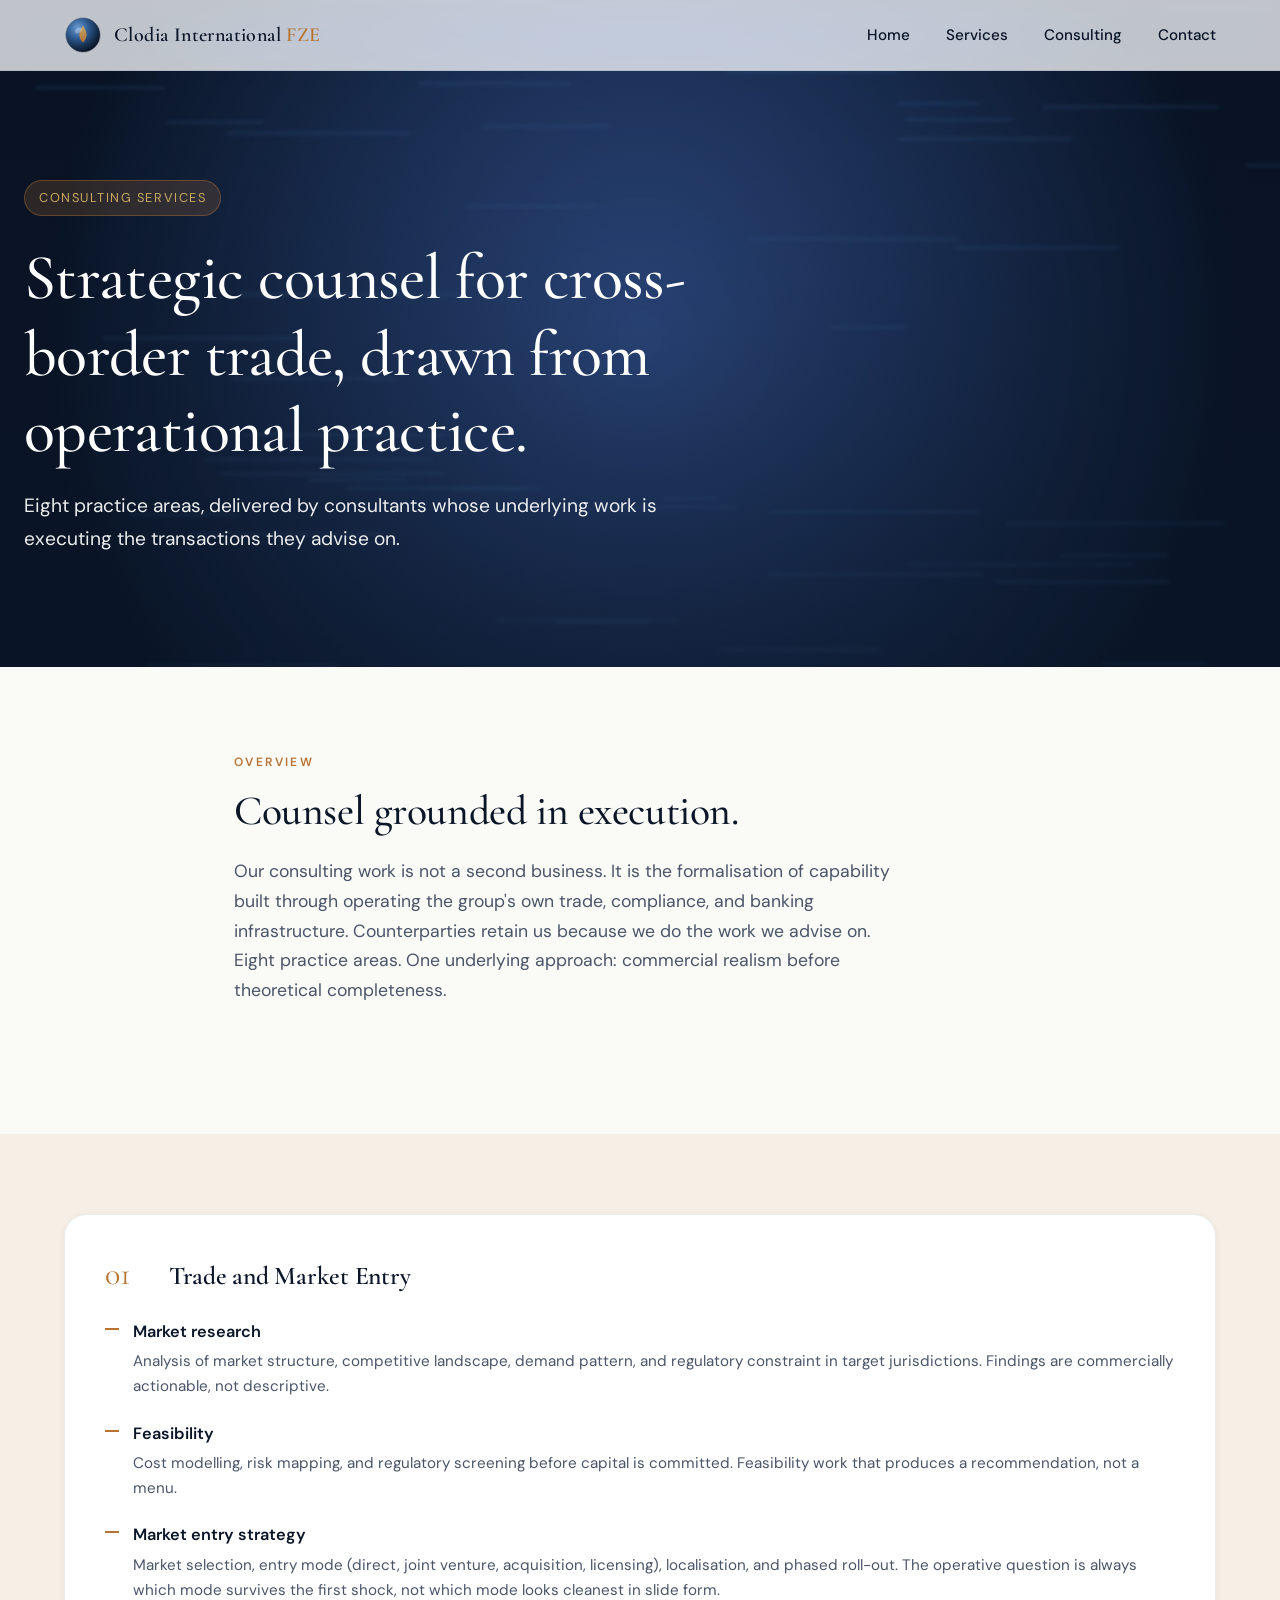
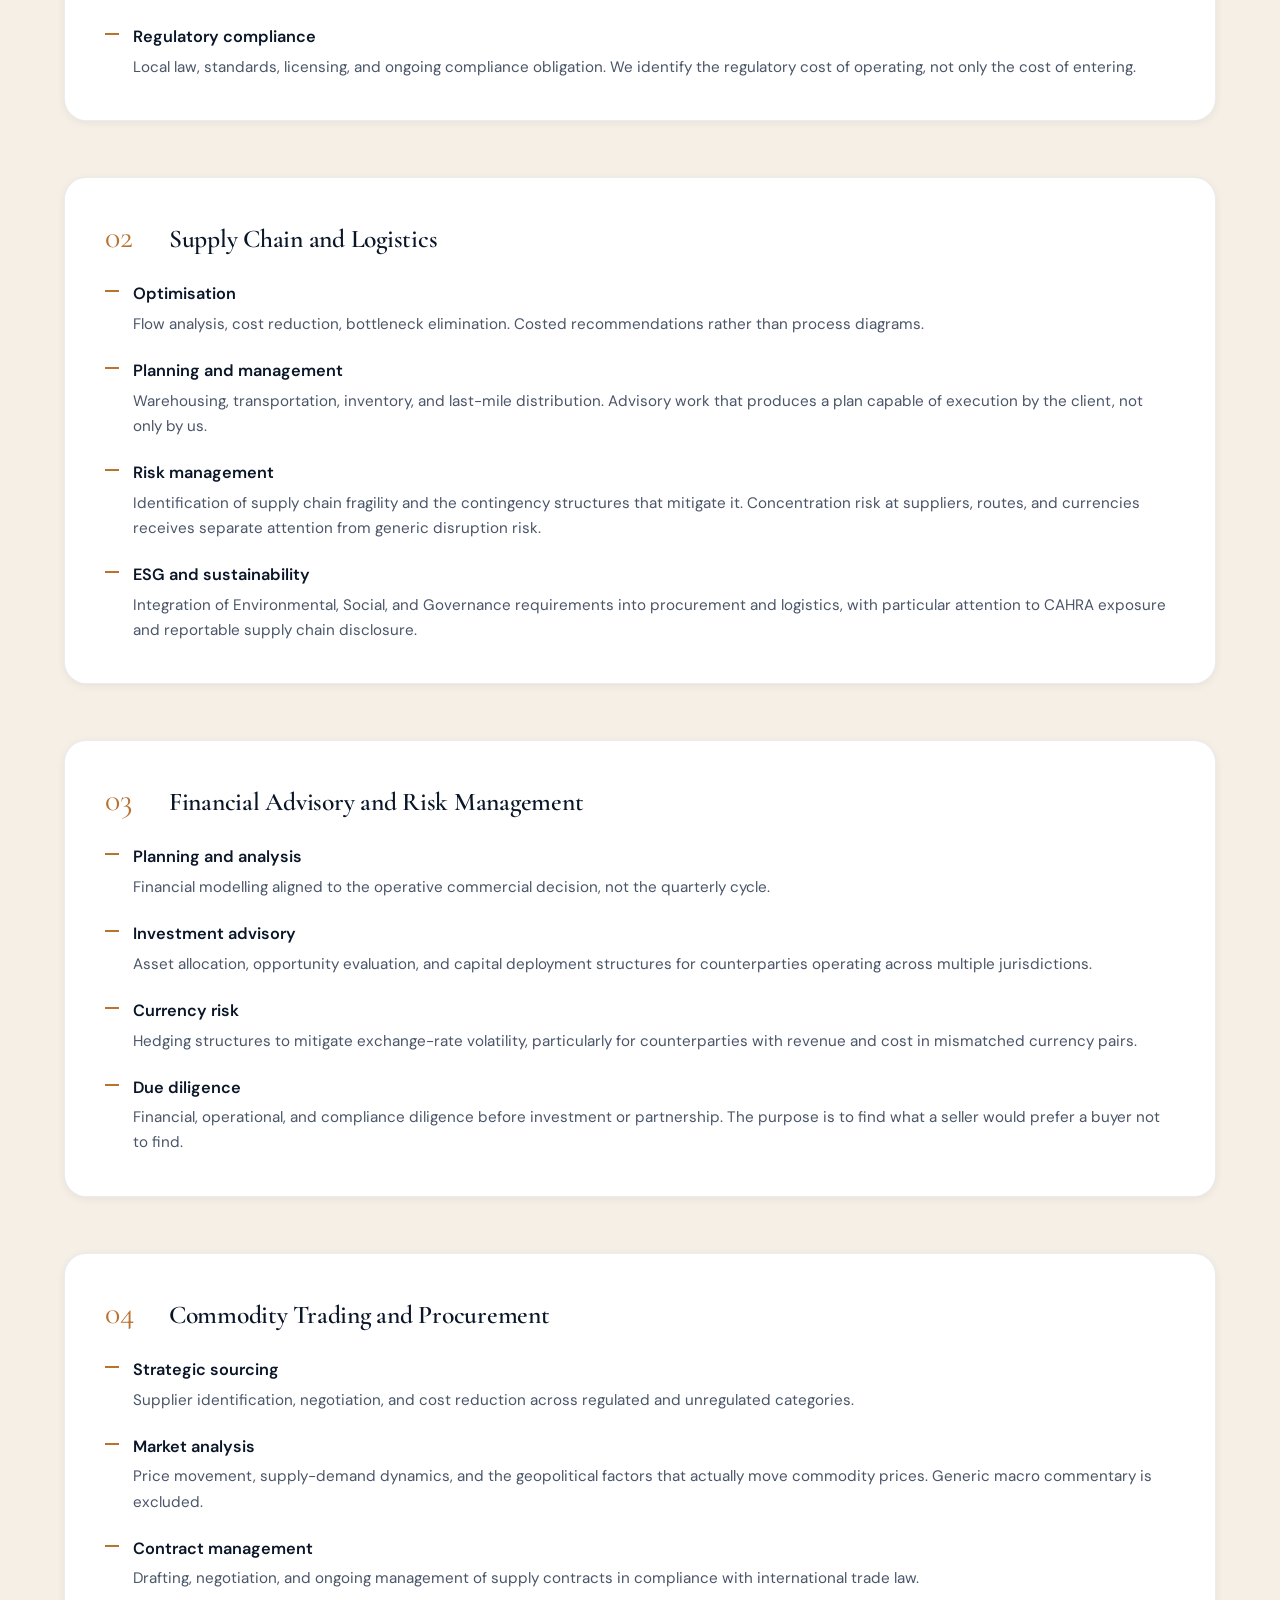
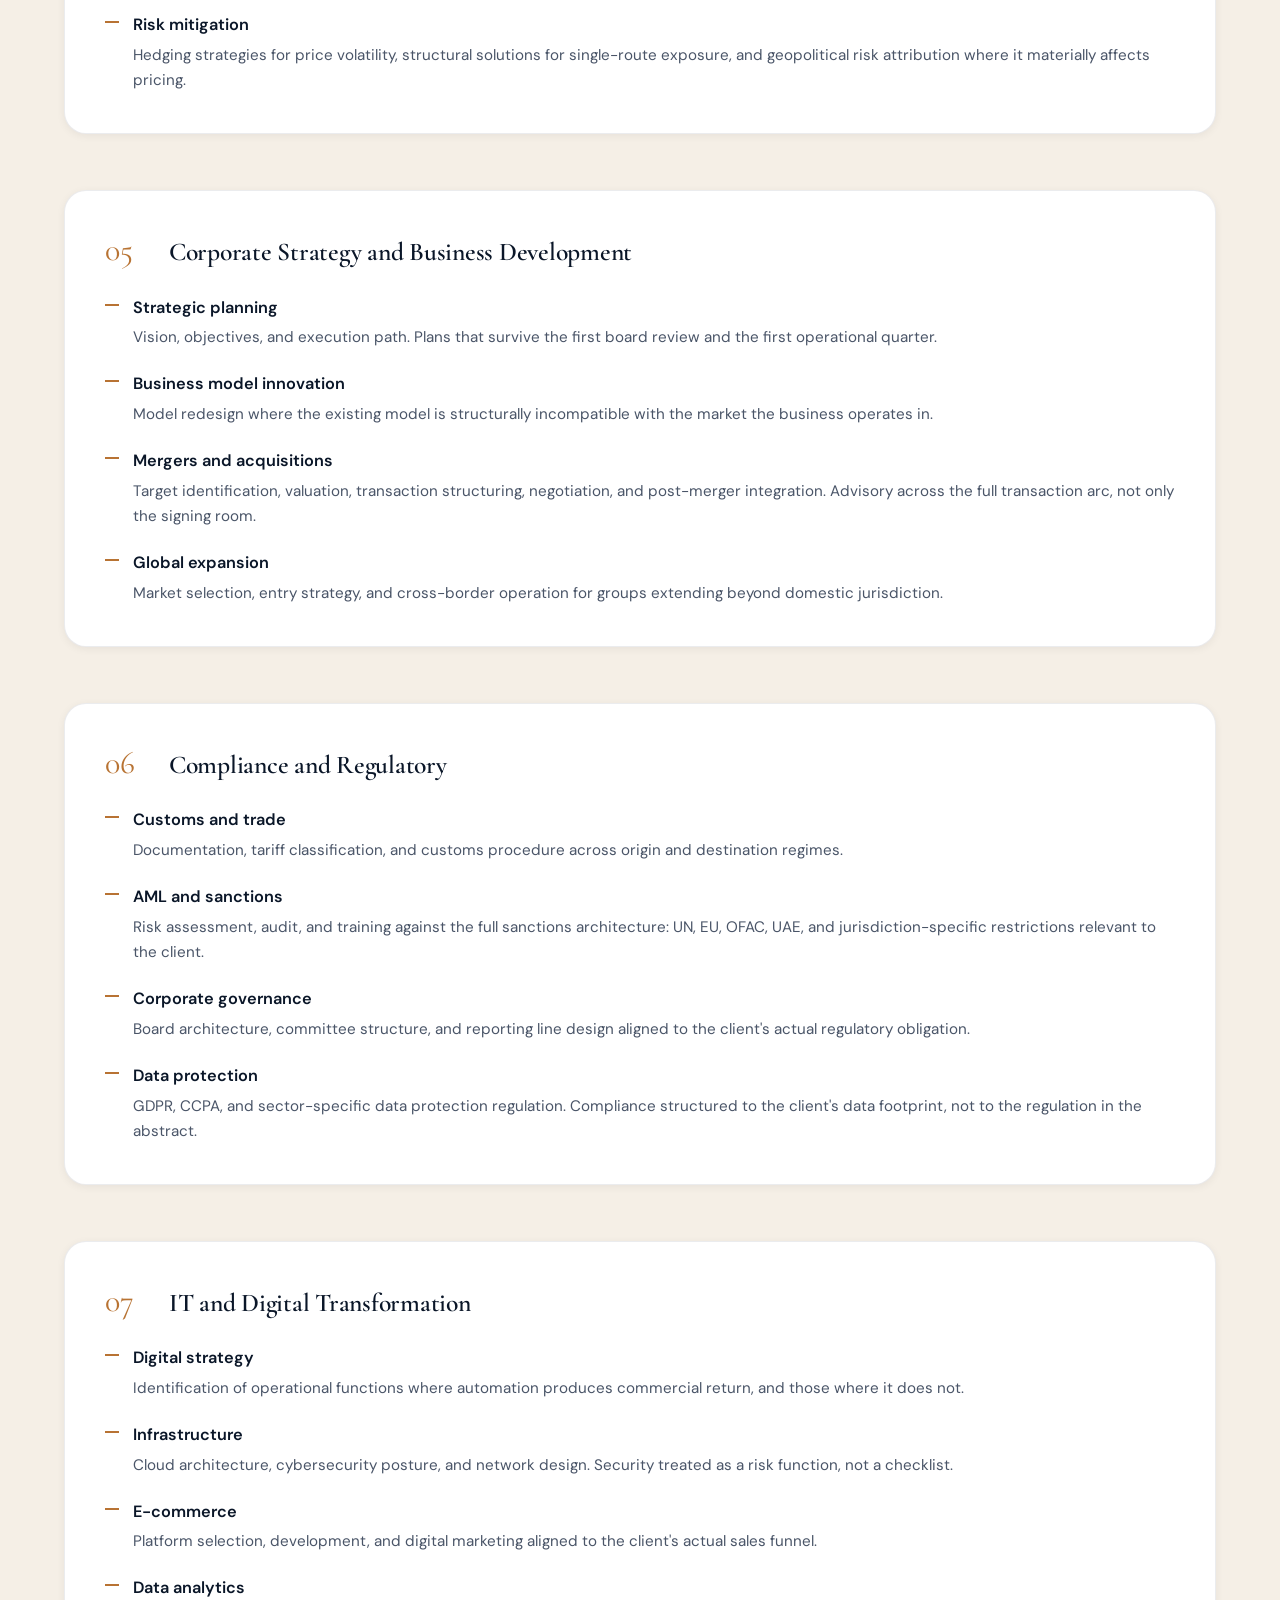
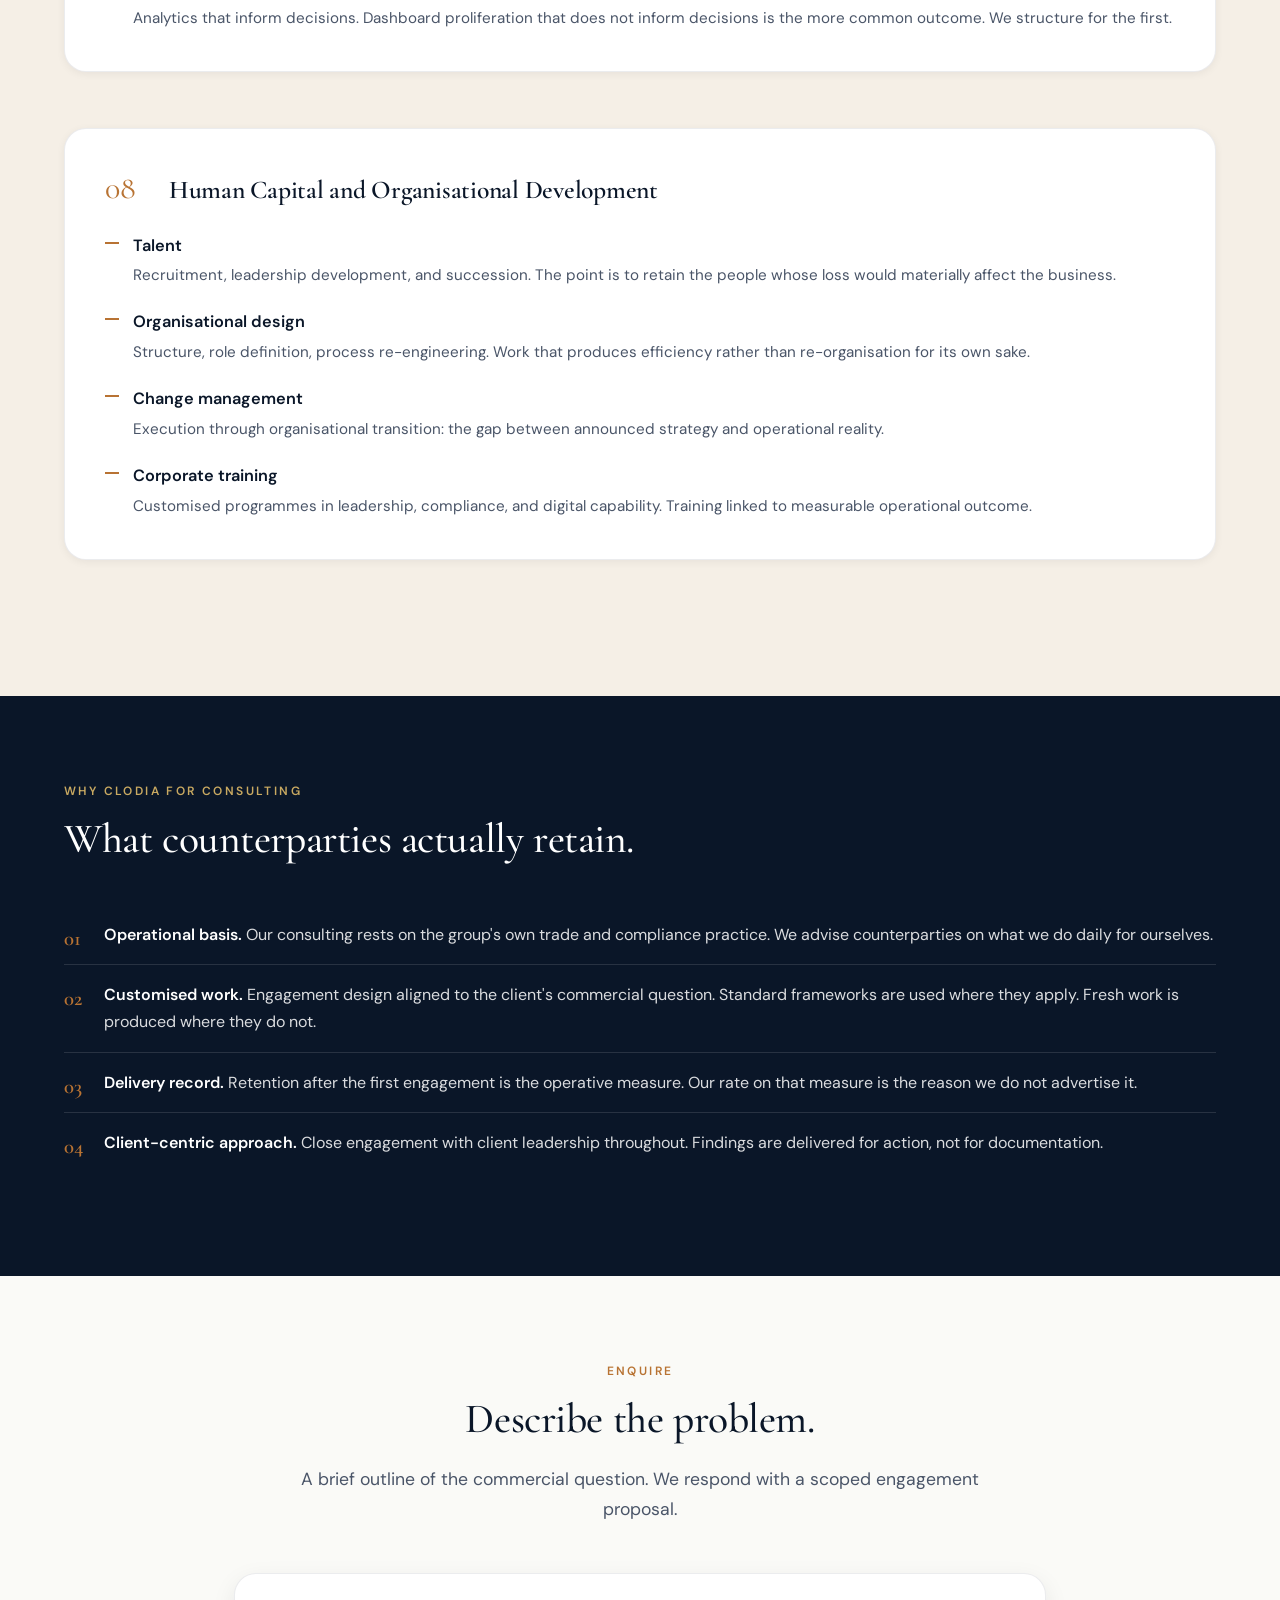
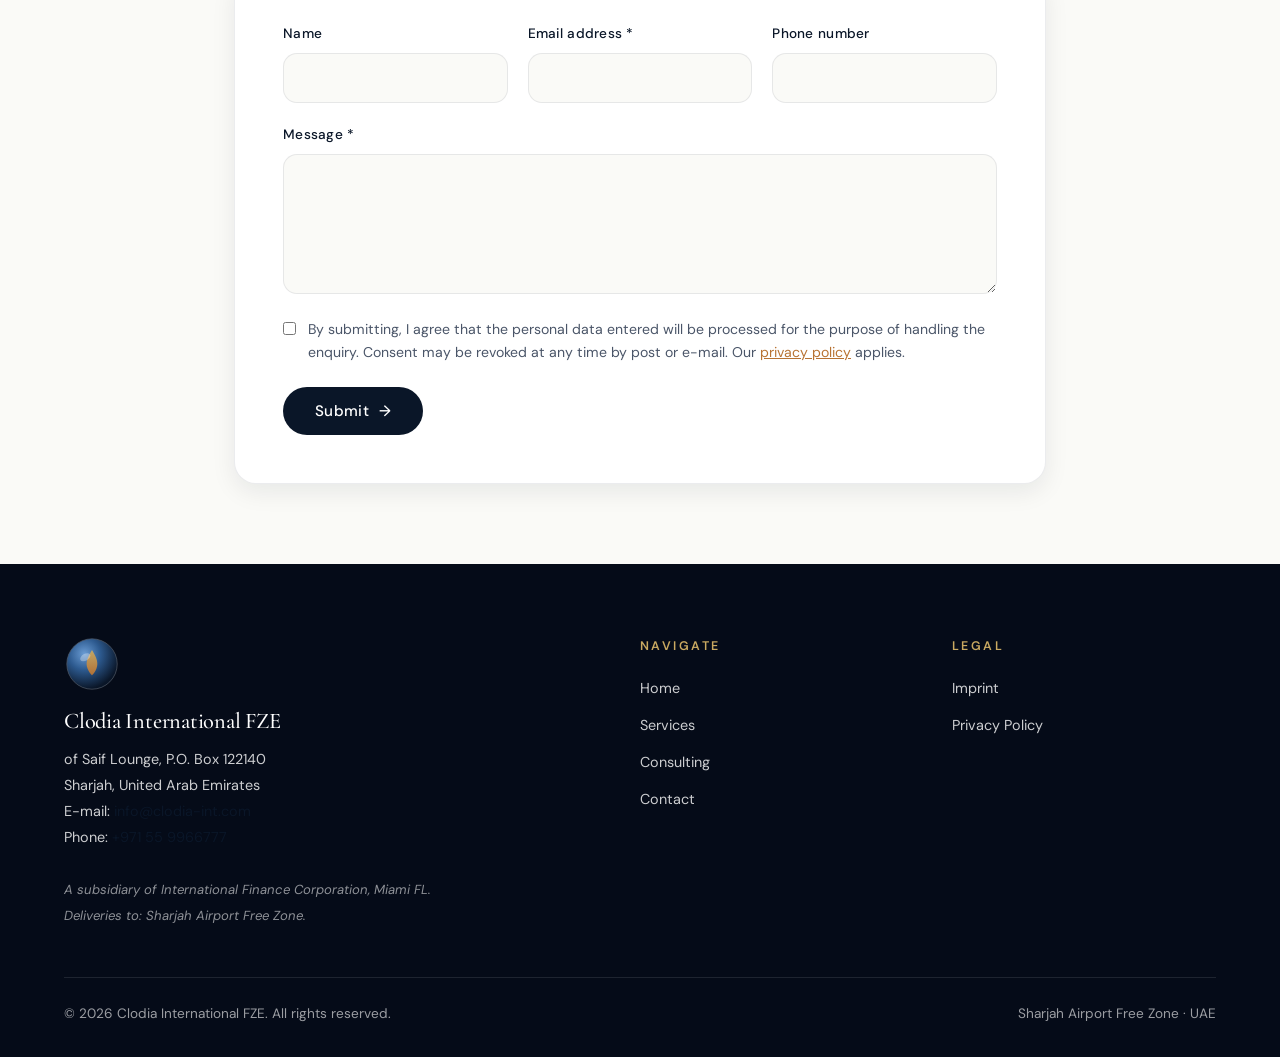
==== consulting.html @ 3cca269b "Initial deploy: Clodia International FZE site Static single-page-per-route site for Clodia Internati" ====
<!DOCTYPE html>
<html lang="en">
<head>
<meta charset="UTF-8">
<meta name="viewport" content="width=device-width, initial-scale=1.0">
<title>Consulting — Clodia International FZE</title>
<meta name="description" content="Strategic counsel for cross-border trade, drawn from operational practice. Eight practice areas delivered by consultants whose underlying work is executing the transactions they advise on.">
<meta name="theme-color" content="#0a1628">
<meta name="robots" content="index, follow">
<link rel="canonical" href="https://www.clodia-int.com/consulting.html">

<meta property="og:type" content="website">
<meta property="og:url" content="https://www.clodia-int.com/consulting.html">
<meta property="og:title" content="Consulting — Clodia International FZE">
<meta property="og:description" content="Eight practice areas, delivered by consultants whose underlying work is executing the transactions they advise on.">
<meta property="og:image" content="https://www.clodia-int.com/assets/images/og-image.jpg">

<link rel="icon" type="image/svg+xml" href="/assets/icons/favicon.svg">
<link rel="apple-touch-icon" sizes="180x180" href="/assets/icons/apple-touch-icon.png">
<link rel="manifest" href="/site.webmanifest">

<link rel="preconnect" href="https://fonts.googleapis.com">
<link rel="preconnect" href="https://fonts.gstatic.com" crossorigin>
<link href="https://fonts.googleapis.com/css2?family=Cormorant+Garamond:wght@400;500;600;700&family=DM+Sans:wght@400;500;600;700&display=swap" rel="stylesheet">
<link rel="stylesheet" href="/assets/css/styles-v1.css">
</head>
<body>

<nav class="nav">
  <div class="nav-inner">
    <a href="/" class="nav-brand">
      <img src="/assets/icons/logo.svg" alt="Clodia International FZE">
      <span>Clodia International <em style="font-style:normal;color:var(--copper)">FZE</em></span>
    </a>
    <button class="nav-toggle" aria-label="Toggle menu"><span></span><span></span><span></span></button>
    <ul class="nav-links">
      <li><a href="/index.html">Home</a></li>
      <li><a href="/services.html">Services</a></li>
      <li><a href="/consulting.html">Consulting</a></li>
      <li><a href="/contact.html">Contact</a></li>
    </ul>
  </div>
</nav>

<header class="hero" style="min-height:60vh">
  <div class="hero-media">
    <img src="/assets/images/consulting.jpg" alt="Strategic consulting">
  </div>
  <div class="hero-content">
    <span class="hero-badge">Consulting Services</span>
    <h1>Strategic counsel for cross-border trade, drawn from operational practice.</h1>
    <p>Eight practice areas, delivered by consultants whose underlying work is executing the transactions they advise on.</p>
  </div>
</header>

<section class="section-light">
  <div class="container-narrow reveal">
    <span class="eyebrow">Overview</span>
    <h2 class="section-title">Counsel grounded in execution.</h2>
    <p class="section-lead">Our consulting work is not a second business. It is the formalisation of capability built through operating the group's own trade, compliance, and banking infrastructure. Counterparties retain us because we do the work we advise on. Eight practice areas. One underlying approach: commercial realism before theoretical completeness.</p>
  </div>
</section>

<section class="section-cream">
  <div class="container">

    <article class="service-block reveal">
      <h3><span class="num">01</span> Trade and Market Entry</h3>
      <div class="service-items">
        <div class="service-item"><strong>Market research</strong><p>Analysis of market structure, competitive landscape, demand pattern, and regulatory constraint in target jurisdictions. Findings are commercially actionable, not descriptive.</p></div>
        <div class="service-item"><strong>Feasibility</strong><p>Cost modelling, risk mapping, and regulatory screening before capital is committed. Feasibility work that produces a recommendation, not a menu.</p></div>
        <div class="service-item"><strong>Market entry strategy</strong><p>Market selection, entry mode (direct, joint venture, acquisition, licensing), localisation, and phased roll-out. The operative question is always which mode survives the first shock, not which mode looks cleanest in slide form.</p></div>
        <div class="service-item"><strong>Regulatory compliance</strong><p>Local law, standards, licensing, and ongoing compliance obligation. We identify the regulatory cost of operating, not only the cost of entering.</p></div>
      </div>
    </article>

    <article class="service-block reveal">
      <h3><span class="num">02</span> Supply Chain and Logistics</h3>
      <div class="service-items">
        <div class="service-item"><strong>Optimisation</strong><p>Flow analysis, cost reduction, bottleneck elimination. Costed recommendations rather than process diagrams.</p></div>
        <div class="service-item"><strong>Planning and management</strong><p>Warehousing, transportation, inventory, and last-mile distribution. Advisory work that produces a plan capable of execution by the client, not only by us.</p></div>
        <div class="service-item"><strong>Risk management</strong><p>Identification of supply chain fragility and the contingency structures that mitigate it. Concentration risk at suppliers, routes, and currencies receives separate attention from generic disruption risk.</p></div>
        <div class="service-item"><strong>ESG and sustainability</strong><p>Integration of Environmental, Social, and Governance requirements into procurement and logistics, with particular attention to CAHRA exposure and reportable supply chain disclosure.</p></div>
      </div>
    </article>

    <article class="service-block reveal">
      <h3><span class="num">03</span> Financial Advisory and Risk Management</h3>
      <div class="service-items">
        <div class="service-item"><strong>Planning and analysis</strong><p>Financial modelling aligned to the operative commercial decision, not the quarterly cycle.</p></div>
        <div class="service-item"><strong>Investment advisory</strong><p>Asset allocation, opportunity evaluation, and capital deployment structures for counterparties operating across multiple jurisdictions.</p></div>
        <div class="service-item"><strong>Currency risk</strong><p>Hedging structures to mitigate exchange-rate volatility, particularly for counterparties with revenue and cost in mismatched currency pairs.</p></div>
        <div class="service-item"><strong>Due diligence</strong><p>Financial, operational, and compliance diligence before investment or partnership. The purpose is to find what a seller would prefer a buyer not to find.</p></div>
      </div>
    </article>

    <article class="service-block reveal">
      <h3><span class="num">04</span> Commodity Trading and Procurement</h3>
      <div class="service-items">
        <div class="service-item"><strong>Strategic sourcing</strong><p>Supplier identification, negotiation, and cost reduction across regulated and unregulated categories.</p></div>
        <div class="service-item"><strong>Market analysis</strong><p>Price movement, supply-demand dynamics, and the geopolitical factors that actually move commodity prices. Generic macro commentary is excluded.</p></div>
        <div class="service-item"><strong>Contract management</strong><p>Drafting, negotiation, and ongoing management of supply contracts in compliance with international trade law.</p></div>
        <div class="service-item"><strong>Risk mitigation</strong><p>Hedging strategies for price volatility, structural solutions for single-route exposure, and geopolitical risk attribution where it materially affects pricing.</p></div>
      </div>
    </article>

    <article class="service-block reveal">
      <h3><span class="num">05</span> Corporate Strategy and Business Development</h3>
      <div class="service-items">
        <div class="service-item"><strong>Strategic planning</strong><p>Vision, objectives, and execution path. Plans that survive the first board review and the first operational quarter.</p></div>
        <div class="service-item"><strong>Business model innovation</strong><p>Model redesign where the existing model is structurally incompatible with the market the business operates in.</p></div>
        <div class="service-item"><strong>Mergers and acquisitions</strong><p>Target identification, valuation, transaction structuring, negotiation, and post-merger integration. Advisory across the full transaction arc, not only the signing room.</p></div>
        <div class="service-item"><strong>Global expansion</strong><p>Market selection, entry strategy, and cross-border operation for groups extending beyond domestic jurisdiction.</p></div>
      </div>
    </article>

    <article class="service-block reveal">
      <h3><span class="num">06</span> Compliance and Regulatory</h3>
      <div class="service-items">
        <div class="service-item"><strong>Customs and trade</strong><p>Documentation, tariff classification, and customs procedure across origin and destination regimes.</p></div>
        <div class="service-item"><strong>AML and sanctions</strong><p>Risk assessment, audit, and training against the full sanctions architecture: UN, EU, OFAC, UAE, and jurisdiction-specific restrictions relevant to the client.</p></div>
        <div class="service-item"><strong>Corporate governance</strong><p>Board architecture, committee structure, and reporting line design aligned to the client's actual regulatory obligation.</p></div>
        <div class="service-item"><strong>Data protection</strong><p>GDPR, CCPA, and sector-specific data protection regulation. Compliance structured to the client's data footprint, not to the regulation in the abstract.</p></div>
      </div>
    </article>

    <article class="service-block reveal">
      <h3><span class="num">07</span> IT and Digital Transformation</h3>
      <div class="service-items">
        <div class="service-item"><strong>Digital strategy</strong><p>Identification of operational functions where automation produces commercial return, and those where it does not.</p></div>
        <div class="service-item"><strong>Infrastructure</strong><p>Cloud architecture, cybersecurity posture, and network design. Security treated as a risk function, not a checklist.</p></div>
        <div class="service-item"><strong>E-commerce</strong><p>Platform selection, development, and digital marketing aligned to the client's actual sales funnel.</p></div>
        <div class="service-item"><strong>Data analytics</strong><p>Analytics that inform decisions. Dashboard proliferation that does not inform decisions is the more common outcome. We structure for the first.</p></div>
      </div>
    </article>

    <article class="service-block reveal">
      <h3><span class="num">08</span> Human Capital and Organisational Development</h3>
      <div class="service-items">
        <div class="service-item"><strong>Talent</strong><p>Recruitment, leadership development, and succession. The point is to retain the people whose loss would materially affect the business.</p></div>
        <div class="service-item"><strong>Organisational design</strong><p>Structure, role definition, process re-engineering. Work that produces efficiency rather than re-organisation for its own sake.</p></div>
        <div class="service-item"><strong>Change management</strong><p>Execution through organisational transition: the gap between announced strategy and operational reality.</p></div>
        <div class="service-item"><strong>Corporate training</strong><p>Customised programmes in leadership, compliance, and digital capability. Training linked to measurable operational outcome.</p></div>
      </div>
    </article>

  </div>
</section>

<section class="section-navy">
  <div class="container">
    <div class="reveal">
      <span class="eyebrow" style="color:var(--copper-light)">Why Clodia for Consulting</span>
      <h2 class="section-title" style="color:var(--white)">What counterparties actually retain.</h2>
    </div>
    <ul class="lead-list reveal" style="margin-top:40px">
      <li data-num="01" style="color:rgba(255,255,255,0.85);border-color:rgba(255,255,255,0.12)"><strong style="color:var(--white)">Operational basis.</strong> Our consulting rests on the group's own trade and compliance practice. We advise counterparties on what we do daily for ourselves.</li>
      <li data-num="02" style="color:rgba(255,255,255,0.85);border-color:rgba(255,255,255,0.12)"><strong style="color:var(--white)">Customised work.</strong> Engagement design aligned to the client's commercial question. Standard frameworks are used where they apply. Fresh work is produced where they do not.</li>
      <li data-num="03" style="color:rgba(255,255,255,0.85);border-color:rgba(255,255,255,0.12)"><strong style="color:var(--white)">Delivery record.</strong> Retention after the first engagement is the operative measure. Our rate on that measure is the reason we do not advertise it.</li>
      <li data-num="04" style="color:rgba(255,255,255,0.85);border-color:rgba(255,255,255,0.12)"><strong style="color:var(--white)">Client-centric approach.</strong> Close engagement with client leadership throughout. Findings are delivered for action, not for documentation.</li>
    </ul>
  </div>
</section>

<section class="section-light" id="enquire">
  <div class="container-narrow">
    <div class="reveal text-center" style="margin-bottom:40px">
      <span class="eyebrow">Enquire</span>
      <h2 class="section-title">Describe the problem.</h2>
      <p class="section-lead" style="margin-left:auto;margin-right:auto">A brief outline of the commercial question. We respond with a scoped engagement proposal.</p>
    </div>
    <form class="form-wrap reveal" data-form="contact" name="contact-consulting" method="POST" data-netlify="true" netlify-honeypot="bot-field">
      <input type="hidden" name="form-name" value="contact-consulting">
      <p style="display:none"><label>Do not fill: <input name="bot-field"></label></p>
      <div class="form-grid">
        <div class="form-field"><label for="name">Name</label><input type="text" id="name" name="name"></div>
        <div class="form-field"><label for="email">Email address *</label><input type="email" id="email" name="email" required></div>
        <div class="form-field"><label for="phone">Phone number</label><input type="tel" id="phone" name="phone"></div>
        <div class="form-field full"><label for="message">Message *</label><textarea id="message" name="message" required></textarea></div>
      </div>
      <label class="form-consent">
        <input type="checkbox" name="consent" required>
        <span>By submitting, I agree that the personal data entered will be processed for the purpose of handling the enquiry. Consent may be revoked at any time by post or e-mail. Our <a href="/privacy.html" style="color:var(--copper);text-decoration:underline">privacy policy</a> applies.</span>
      </label>
      <button type="submit" class="btn btn-primary btn-arrow">Submit</button>
    </form>
  </div>
</section>

<footer>
  <div class="container">
    <div class="footer-grid">
      <div class="footer-brand">
        <img src="/assets/icons/logo.svg" alt="Clodia International FZE">
        <h4>Clodia International FZE</h4>
        <p>
          of Saif Lounge, P.O. Box 122140<br>
          Sharjah, United Arab Emirates<br>
          E-mail: <a href="mailto:info@clodia-int.com">info@clodia-int.com</a><br>
          Phone: <a href="tel:+971559966777">+971 55 9966777</a><br><br>
          <em style="color:rgba(255,255,255,0.55);font-size:0.82rem">A subsidiary of International Finance Corporation, Miami FL.<br>Deliveries to: Sharjah Airport Free Zone.</em>
        </p>
      </div>
      <div class="footer-col">
        <h5>Navigate</h5>
        <ul>
          <li><a href="/index.html">Home</a></li>
          <li><a href="/services.html">Services</a></li>
          <li><a href="/consulting.html">Consulting</a></li>
          <li><a href="/contact.html">Contact</a></li>
        </ul>
      </div>
      <div class="footer-col">
        <h5>Legal</h5>
        <ul>
          <li><a href="/imprint.html">Imprint</a></li>
          <li><a href="/privacy.html">Privacy Policy</a></li>
        </ul>
      </div>
    </div>
    <div class="footer-bottom">
      <span>© <span data-year>2026</span> Clodia International FZE. All rights reserved.</span>
      <span>Sharjah Airport Free Zone · UAE</span>
    </div>
  </div>
</footer>

<script src="/assets/js/script-v1.js" defer></script>
</body>
</html>
---- assets/css/styles-v1.css ----
/* ==========================================================================
   Clodia International FZE - Global Stylesheet
   Palette: Navy #0a1628, Copper #B87333, Cream #F5EFE6, Ivory #FAFAF7
   Fonts: Cormorant Garamond (display), DM Sans (body)
   ========================================================================== */

:root {
  --navy: #0a1628;
  --navy-deep: #050b18;
  --navy-soft: #1a2744;
  --copper: #B87333;
  --copper-light: #C9A961;
  --copper-dark: #8a5426;
  --cream: #F5EFE6;
  --ivory: #FAFAF7;
  --white: #ffffff;
  --text: #1a1a1a;
  --text-soft: #4a5568;
  --border: rgba(10, 22, 40, 0.08);
  --shadow-sm: 0 2px 8px rgba(10, 22, 40, 0.06);
  --shadow-md: 0 8px 24px rgba(10, 22, 40, 0.08);
  --shadow-lg: 0 20px 60px rgba(10, 22, 40, 0.12);
  --glass-bg: rgba(255, 255, 255, 0.7);
  --glass-border: rgba(255, 255, 255, 0.4);
  --radius: 14px;
  --radius-lg: 22px;
  --transition: 0.4s cubic-bezier(0.16, 1, 0.3, 1);
}

* { margin: 0; padding: 0; box-sizing: border-box; }

html { scroll-behavior: smooth; -webkit-text-size-adjust: 100%; }

body {
  font-family: 'DM Sans', -apple-system, sans-serif;
  font-size: 16px;
  line-height: 1.7;
  color: var(--text);
  background: var(--ivory);
  overflow-x: hidden;
  -webkit-font-smoothing: antialiased;
  -moz-osx-font-smoothing: grayscale;
}

img { max-width: 100%; height: auto; display: block; }

h1, h2, h3, h4 {
  font-family: 'Cormorant Garamond', Georgia, serif;
  font-weight: 500;
  color: var(--navy);
  line-height: 1.2;
  letter-spacing: -0.01em;
}

h1 { font-size: clamp(2.4rem, 5vw, 4rem); font-weight: 500; }
h2 { font-size: clamp(1.8rem, 3.5vw, 2.6rem); }
h3 { font-size: clamp(1.3rem, 2.2vw, 1.6rem); font-weight: 600; }

p { margin-bottom: 1rem; }

a {
  color: var(--navy);
  text-decoration: none;
  transition: color var(--transition);
}

a:hover { color: var(--copper); }

.container {
  max-width: 1200px;
  margin: 0 auto;
  padding: 0 24px;
}

.container-narrow {
  max-width: 860px;
  margin: 0 auto;
  padding: 0 24px;
}

/* ============ NAVIGATION ============ */
.nav {
  position: fixed;
  top: 0; left: 0; right: 0;
  z-index: 100;
  background: rgba(255, 255, 255, 0.75);
  backdrop-filter: blur(20px) saturate(180%);
  -webkit-backdrop-filter: blur(20px) saturate(180%);
  border-bottom: 1px solid var(--border);
  transition: all var(--transition);
}

.nav-inner {
  max-width: 1200px;
  margin: 0 auto;
  padding: 16px 24px;
  display: flex;
  align-items: center;
  justify-content: space-between;
  gap: 24px;
}

.nav-brand {
  display: flex;
  align-items: center;
  gap: 12px;
  font-family: 'Cormorant Garamond', serif;
  font-size: 1.25rem;
  font-weight: 600;
  color: var(--navy);
  letter-spacing: 0.02em;
}

.nav-brand img { width: 38px; height: 38px; }

.nav-links {
  display: flex;
  list-style: none;
  gap: 36px;
  align-items: center;
}

.nav-links a {
  font-size: 0.95rem;
  font-weight: 500;
  color: var(--navy);
  position: relative;
  padding: 6px 0;
}

.nav-links a::after {
  content: '';
  position: absolute;
  bottom: 0; left: 0;
  width: 0;
  height: 2px;
  background: var(--copper);
  transition: width var(--transition);
}

.nav-links a:hover::after,
.nav-links a.active::after { width: 100%; }

.nav-toggle {
  display: none;
  background: none;
  border: none;
  width: 32px;
  height: 32px;
  cursor: pointer;
  padding: 0;
}

.nav-toggle span {
  display: block;
  width: 24px;
  height: 2px;
  background: var(--navy);
  margin: 5px auto;
  transition: all var(--transition);
}

@media (max-width: 860px) {
  .nav-toggle { display: block; }
  .nav-links {
    position: absolute;
    top: 100%;
    left: 0; right: 0;
    flex-direction: column;
    background: rgba(255, 255, 255, 0.95);
    backdrop-filter: blur(20px);
    padding: 20px 24px;
    gap: 16px;
    border-bottom: 1px solid var(--border);
    transform: translateY(-10px);
    opacity: 0;
    pointer-events: none;
    transition: all var(--transition);
  }
  .nav-links.open { transform: translateY(0); opacity: 1; pointer-events: auto; }
  .nav-brand { font-size: 1.05rem; }
  .nav-brand img { width: 32px; height: 32px; }
}

/* ============ HERO ============ */
.hero {
  position: relative;
  min-height: 80vh;
  padding-top: 80px;
  display: flex;
  align-items: center;
  overflow: hidden;
}

.hero-media {
  position: absolute;
  inset: 0;
  z-index: 0;
}

.hero-media img,
.hero-media video {
  width: 100%;
  height: 100%;
  object-fit: cover;
}

.hero-media::after {
  content: '';
  position: absolute;
  inset: 0;
  background: linear-gradient(180deg, rgba(10, 22, 40, 0.2) 0%, rgba(10, 22, 40, 0.6) 100%);
}

.hero-content {
  position: relative;
  z-index: 2;
  color: var(--white);
  max-width: 720px;
  padding: 100px 24px 80px;
}

.hero-content h1 {
  color: var(--white);
  margin-bottom: 20px;
  animation: fadeUp 1s var(--transition) both;
}

.hero-content p {
  font-size: 1.2rem;
  color: rgba(255, 255, 255, 0.92);
  margin-bottom: 32px;
  animation: fadeUp 1s 0.15s var(--transition) both;
}

.hero-badge {
  display: inline-block;
  padding: 6px 14px;
  background: rgba(184, 115, 51, 0.2);
  border: 1px solid rgba(184, 115, 51, 0.4);
  border-radius: 100px;
  color: var(--copper-light);
  font-size: 0.8rem;
  letter-spacing: 0.12em;
  text-transform: uppercase;
  margin-bottom: 24px;
  animation: fadeUp 1s var(--transition) both;
}

/* ============ BUTTONS ============ */
.btn {
  display: inline-flex;
  align-items: center;
  gap: 10px;
  padding: 14px 32px;
  border-radius: 100px;
  font-family: 'DM Sans', sans-serif;
  font-size: 0.95rem;
  font-weight: 500;
  letter-spacing: 0.02em;
  cursor: pointer;
  border: none;
  transition: all var(--transition);
  text-decoration: none;
}

.btn-primary {
  background: var(--navy);
  color: var(--white);
}

.btn-primary:hover {
  background: var(--copper);
  color: var(--white);
  transform: translateY(-2px);
  box-shadow: var(--shadow-md);
}

.btn-outline {
  background: transparent;
  color: var(--white);
  border: 1.5px solid rgba(255, 255, 255, 0.6);
}

.btn-outline:hover {
  background: var(--white);
  color: var(--navy);
  border-color: var(--white);
}

.btn-arrow::after {
  content: '→';
  transition: transform var(--transition);
}

.btn-arrow:hover::after { transform: translateX(4px); }

/* ============ SECTIONS ============ */
section {
  padding: 80px 0;
  position: relative;
}

.section-light { background: var(--ivory); }
.section-cream { background: var(--cream); }
.section-navy {
  background: var(--navy);
  color: var(--white);
}
.section-navy h1,
.section-navy h2,
.section-navy h3 { color: var(--white); }

.eyebrow {
  display: inline-block;
  font-size: 0.75rem;
  letter-spacing: 0.2em;
  text-transform: uppercase;
  color: var(--copper);
  font-weight: 600;
  margin-bottom: 14px;
}

.section-title {
  margin-bottom: 20px;
}

.section-lead {
  font-size: 1.1rem;
  color: var(--text-soft);
  max-width: 680px;
  margin-bottom: 48px;
}

/* ============ GLASS CARDS ============ */
.glass-grid {
  display: grid;
  grid-template-columns: repeat(auto-fit, minmax(280px, 1fr));
  gap: 24px;
  margin-top: 48px;
}

.glass-card {
  position: relative;
  padding: 32px;
  border-radius: var(--radius-lg);
  background: var(--glass-bg);
  backdrop-filter: blur(12px) saturate(160%);
  -webkit-backdrop-filter: blur(12px) saturate(160%);
  border: 1px solid var(--glass-border);
  box-shadow: var(--shadow-md);
  transition: all var(--transition);
  overflow: hidden;
}

.glass-card::before {
  content: '';
  position: absolute;
  top: 0; left: 0;
  width: 100%;
  height: 3px;
  background: linear-gradient(90deg, var(--copper), var(--copper-light));
  transform: scaleX(0);
  transform-origin: left;
  transition: transform var(--transition);
}

.glass-card:hover {
  transform: translateY(-6px);
  box-shadow: var(--shadow-lg);
}

.glass-card:hover::before { transform: scaleX(1); }

.glass-card .card-num {
  font-family: 'Cormorant Garamond', serif;
  font-size: 2.6rem;
  color: var(--copper);
  font-weight: 300;
  margin-bottom: 8px;
  display: block;
}

.glass-card h3 {
  margin-bottom: 12px;
  color: var(--navy);
}

.glass-card p {
  color: var(--text-soft);
  font-size: 0.95rem;
  margin: 0;
}

/* ============ TWO-COLUMN ============ */
.two-col {
  display: grid;
  grid-template-columns: 1fr 1fr;
  gap: 80px;
  align-items: center;
}

.two-col.reverse .col-media { order: 2; }

.col-media {
  position: relative;
  border-radius: var(--radius-lg);
  overflow: hidden;
  aspect-ratio: 4/5;
  box-shadow: var(--shadow-lg);
}

.col-media img,
.col-media video {
  width: 100%;
  height: 100%;
  object-fit: cover;
}

@media (max-width: 860px) {
  .two-col { grid-template-columns: 1fr; gap: 40px; }
  .two-col.reverse .col-media { order: 0; }
  .col-media { aspect-ratio: 16/10; }
}

/* ============ SERVICE LIST (detailed) ============ */
.service-block {
  margin-bottom: 56px;
  padding: 40px;
  background: var(--white);
  border-radius: var(--radius-lg);
  border: 1px solid var(--border);
  box-shadow: var(--shadow-sm);
  transition: box-shadow var(--transition);
}

.service-block:hover { box-shadow: var(--shadow-md); }

.service-block h3 {
  display: flex;
  align-items: baseline;
  gap: 16px;
  margin-bottom: 24px;
  color: var(--navy);
}

.service-block h3 .num {
  font-family: 'Cormorant Garamond', serif;
  font-size: 2rem;
  color: var(--copper);
  font-weight: 400;
  min-width: 48px;
}

.service-items {
  display: grid;
  gap: 20px;
  margin-top: 16px;
}

.service-item {
  padding-left: 28px;
  position: relative;
}

.service-item::before {
  content: '';
  position: absolute;
  left: 0; top: 10px;
  width: 14px;
  height: 2px;
  background: var(--copper);
}

.service-item strong {
  display: block;
  color: var(--navy);
  font-weight: 600;
  margin-bottom: 4px;
  font-size: 1.02rem;
}

.service-item p {
  color: var(--text-soft);
  font-size: 0.95rem;
  margin: 0;
  line-height: 1.65;
}

/* ============ LIST ============ */
.lead-list {
  list-style: none;
  margin: 24px 0;
}

.lead-list li {
  padding: 16px 0 16px 40px;
  position: relative;
  border-bottom: 1px solid var(--border);
  color: var(--text);
}

.lead-list li:last-child { border-bottom: none; }

.lead-list li::before {
  content: attr(data-num);
  position: absolute;
  left: 0; top: 16px;
  font-family: 'Cormorant Garamond', serif;
  color: var(--copper);
  font-size: 1.3rem;
  font-weight: 600;
}

.lead-list li strong {
  display: inline;
  color: var(--navy);
  font-weight: 600;
}

/* ============ FORM ============ */
.form-wrap {
  background: var(--white);
  padding: 48px;
  border-radius: var(--radius-lg);
  box-shadow: var(--shadow-md);
  border: 1px solid var(--border);
}

.form-grid {
  display: grid;
  grid-template-columns: 1fr 1fr 1fr;
  gap: 20px;
}

@media (max-width: 700px) {
  .form-grid { grid-template-columns: 1fr; }
  .form-wrap { padding: 28px; }
}

.form-field {
  display: flex;
  flex-direction: column;
}

.form-field label {
  font-size: 0.85rem;
  font-weight: 500;
  color: var(--navy);
  margin-bottom: 8px;
  letter-spacing: 0.02em;
}

.form-field input,
.form-field textarea {
  padding: 14px 16px;
  border: 1px solid var(--border);
  border-radius: var(--radius);
  font-family: inherit;
  font-size: 0.95rem;
  background: var(--ivory);
  color: var(--text);
  transition: all var(--transition);
}

.form-field input:focus,
.form-field textarea:focus {
  outline: none;
  border-color: var(--copper);
  background: var(--white);
  box-shadow: 0 0 0 3px rgba(184, 115, 51, 0.1);
}

.form-field textarea { resize: vertical; min-height: 140px; }

.form-field.full { grid-column: 1 / -1; }

.form-consent {
  display: flex;
  gap: 12px;
  align-items: flex-start;
  margin: 24px 0;
  font-size: 0.88rem;
  color: var(--text-soft);
  line-height: 1.6;
}

.form-consent input { margin-top: 4px; }

/* ============ FOOTER ============ */
footer {
  background: var(--navy-deep);
  color: rgba(255, 255, 255, 0.8);
  padding: 72px 0 32px;
}

.footer-grid {
  display: grid;
  grid-template-columns: 2fr 1fr 1fr;
  gap: 48px;
  margin-bottom: 48px;
}

@media (max-width: 780px) {
  .footer-grid { grid-template-columns: 1fr; gap: 32px; }
}

.footer-brand img { width: 56px; margin-bottom: 16px; }

.footer-brand h4 {
  font-family: 'Cormorant Garamond', serif;
  color: var(--white);
  font-size: 1.4rem;
  margin-bottom: 12px;
}

.footer-brand p,
.footer-col p { font-size: 0.9rem; line-height: 1.8; margin: 0; }

.footer-col h5 {
  font-size: 0.78rem;
  letter-spacing: 0.2em;
  text-transform: uppercase;
  color: var(--copper-light);
  margin-bottom: 16px;
  font-weight: 600;
}

.footer-col ul { list-style: none; }
.footer-col li { margin-bottom: 10px; }
.footer-col a { color: rgba(255, 255, 255, 0.8); font-size: 0.9rem; }
.footer-col a:hover { color: var(--copper-light); }

.footer-bottom {
  border-top: 1px solid rgba(255, 255, 255, 0.1);
  padding-top: 24px;
  display: flex;
  justify-content: space-between;
  flex-wrap: wrap;
  gap: 16px;
  font-size: 0.85rem;
  color: rgba(255, 255, 255, 0.6);
}

/* ============ ANIMATIONS ============ */
@keyframes fadeUp {
  from { opacity: 0; transform: translateY(20px); }
  to { opacity: 1; transform: translateY(0); }
}

.reveal {
  opacity: 0;
  transform: translateY(30px);
  transition: opacity 0.9s var(--transition), transform 0.9s var(--transition);
}

.reveal.in { opacity: 1; transform: translateY(0); }

/* ============ UTILS ============ */
.text-center { text-align: center; }
.mb-0 { margin-bottom: 0; }
.mb-4 { margin-bottom: 32px; }
.mt-4 { margin-top: 32px; }
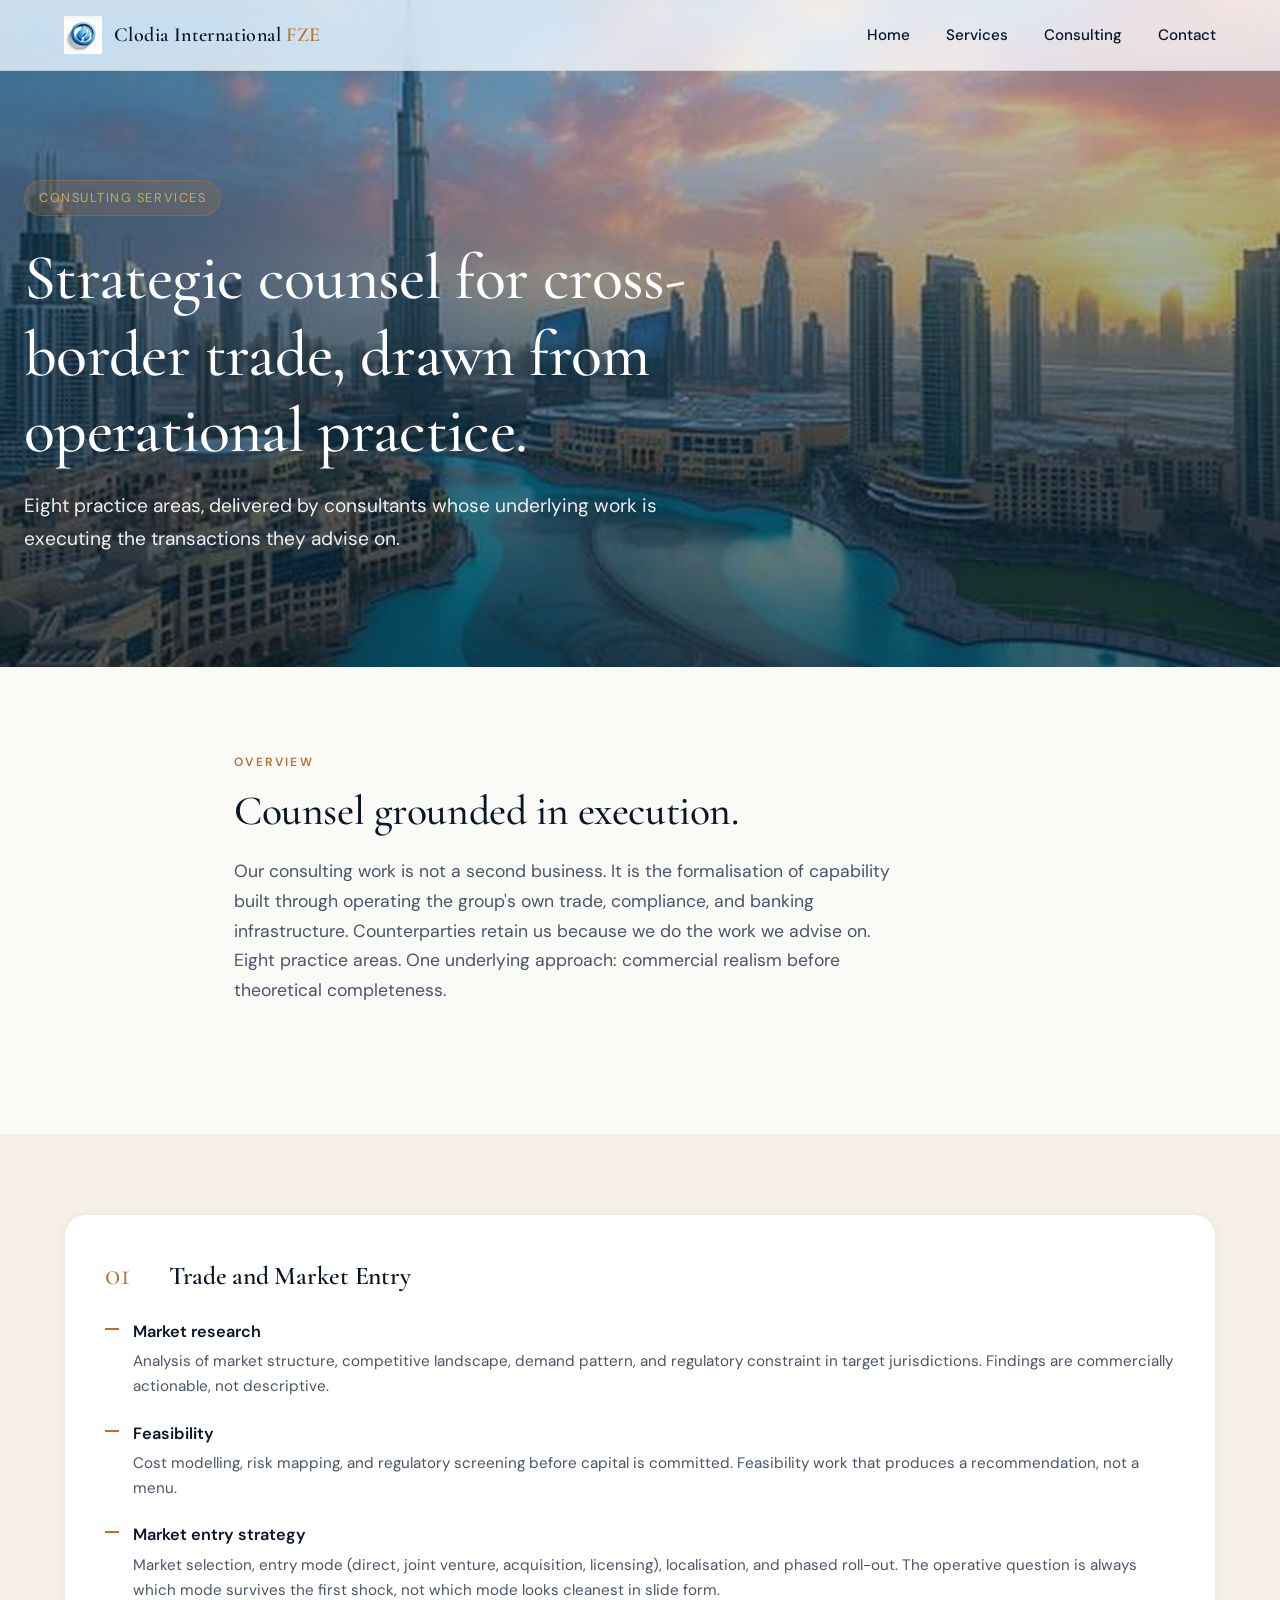
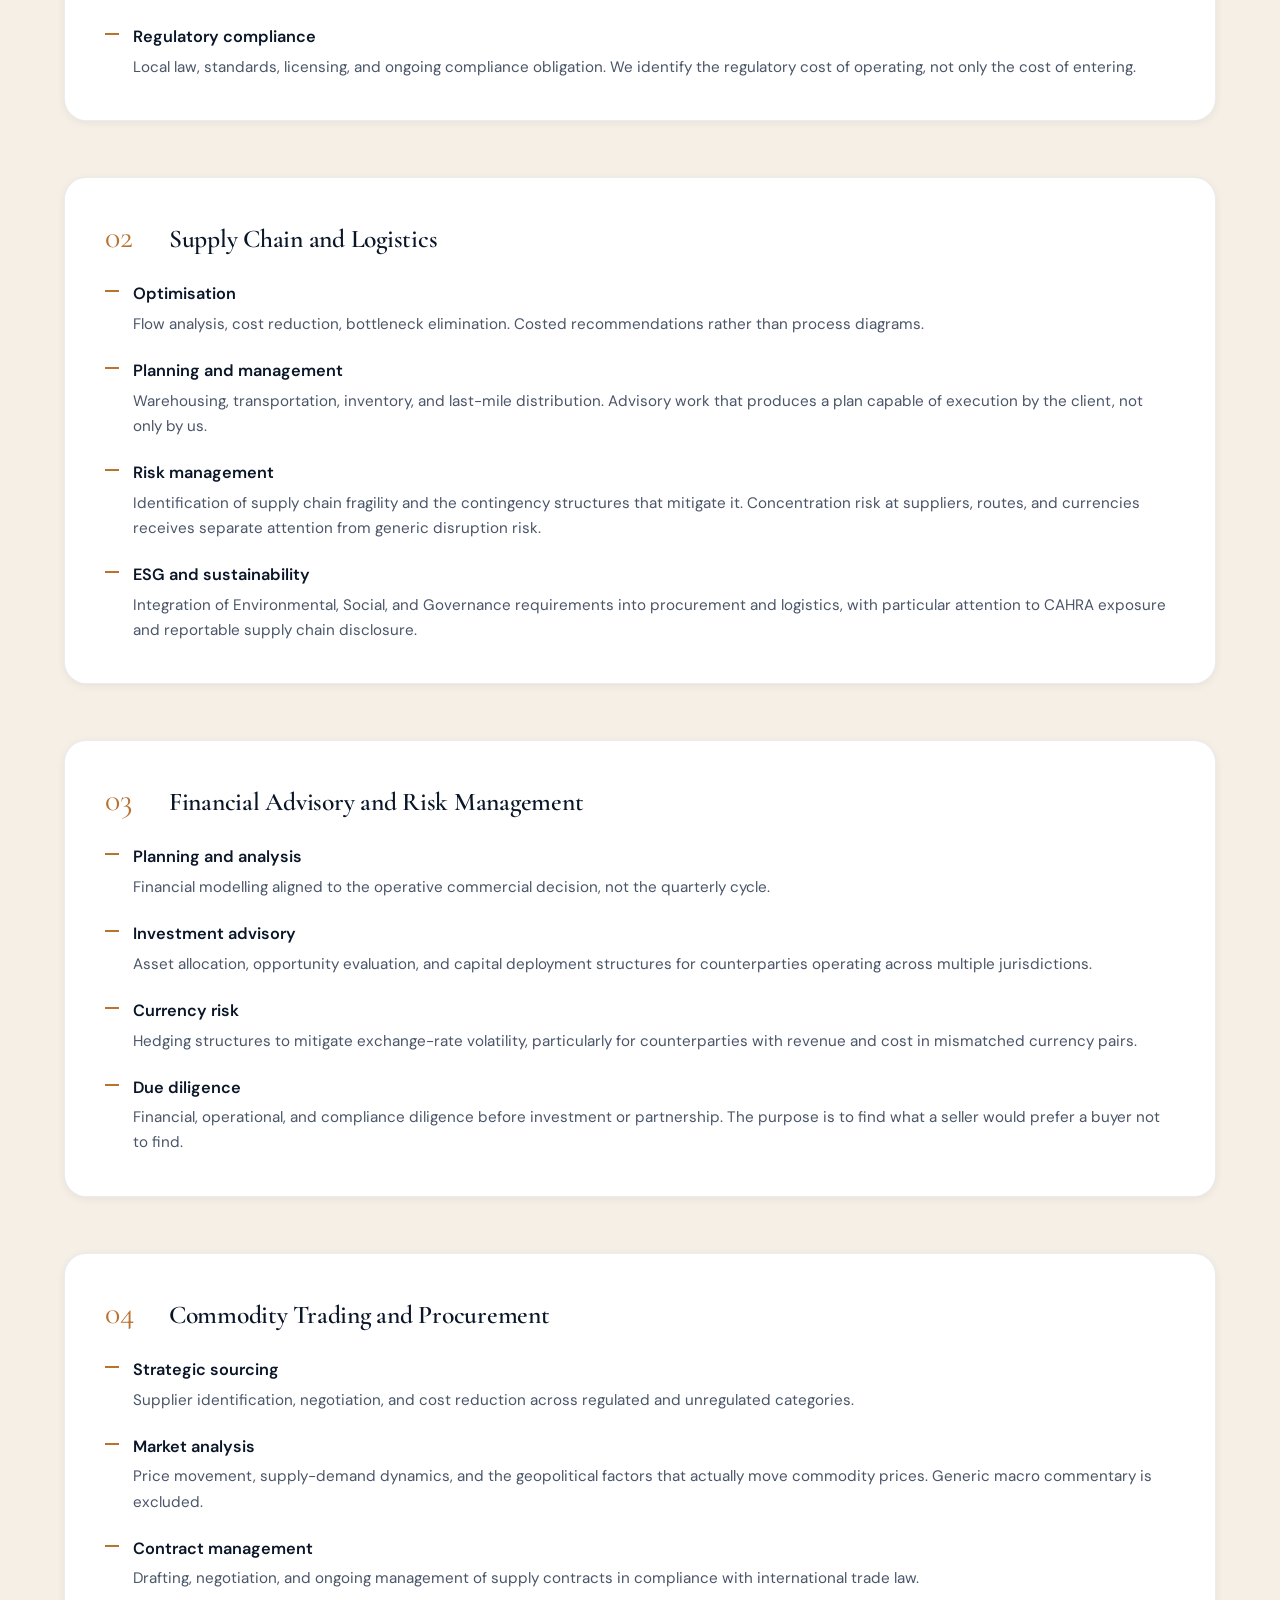
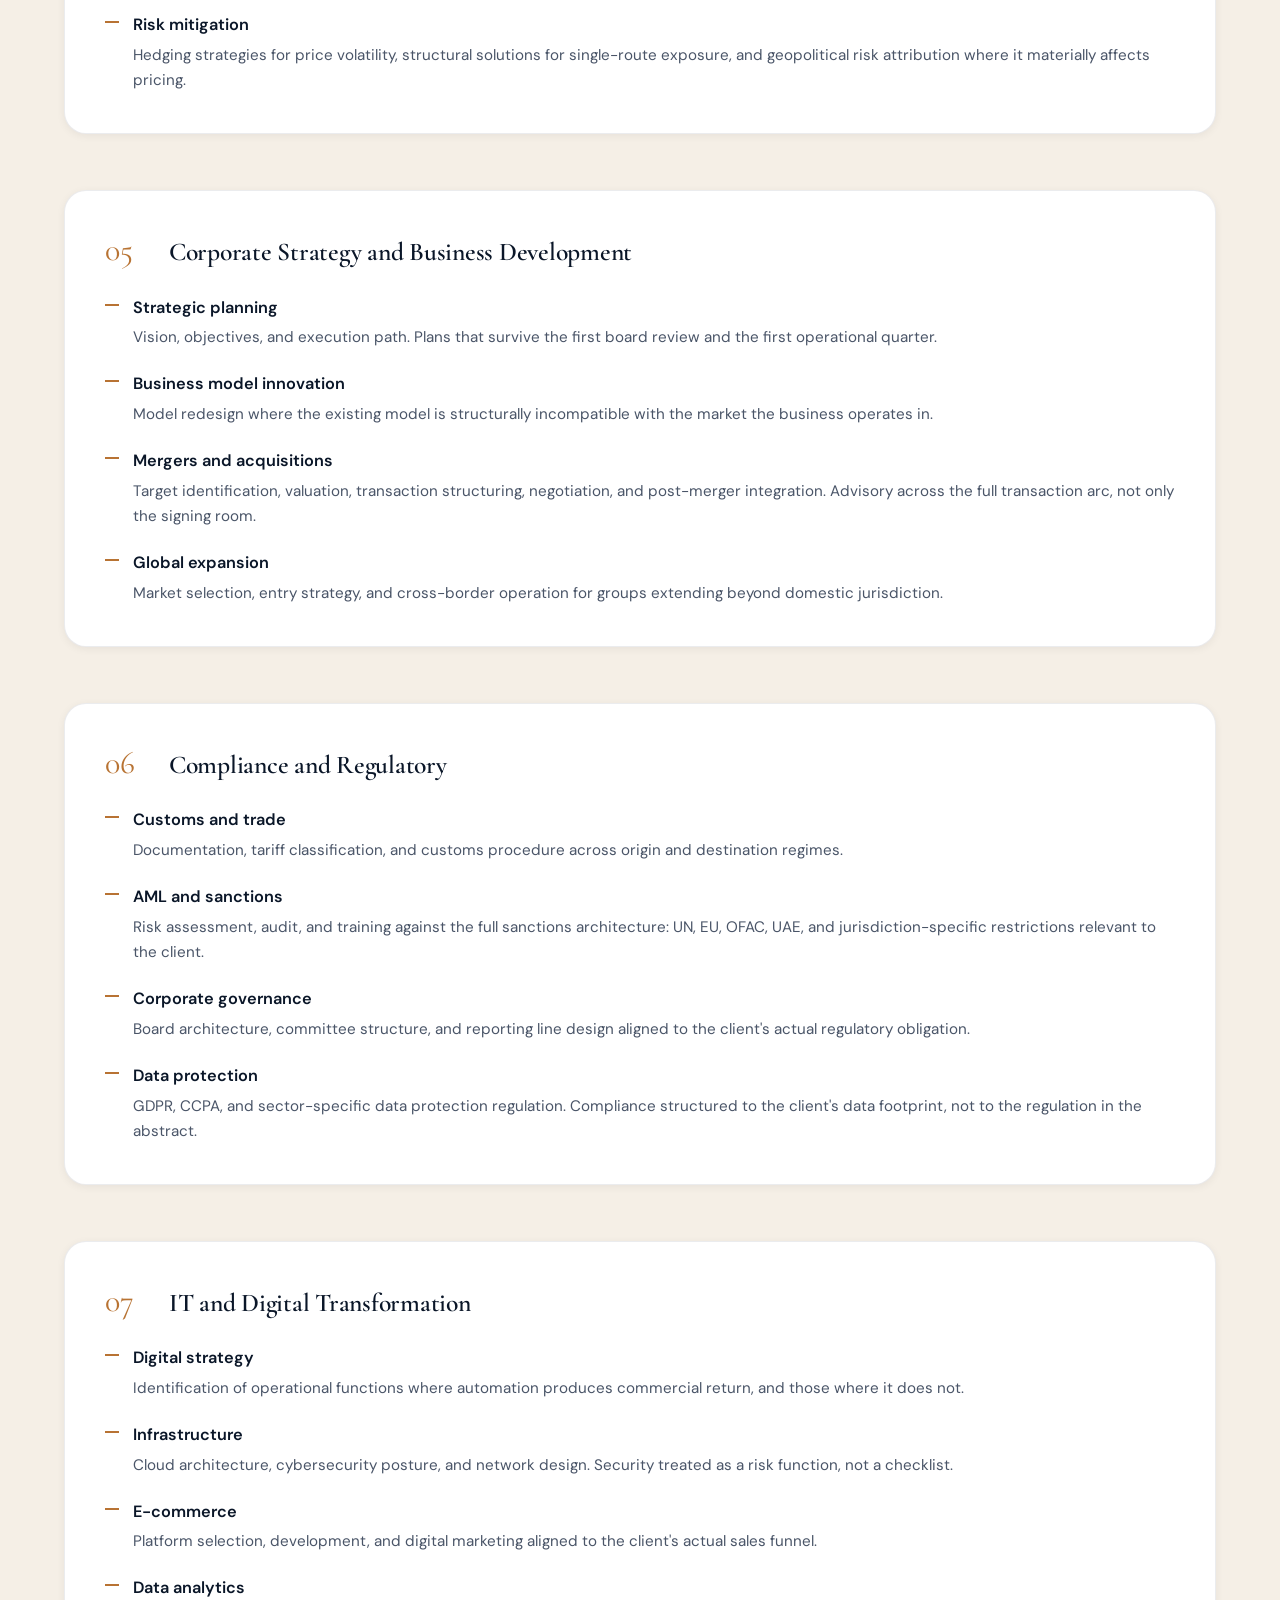
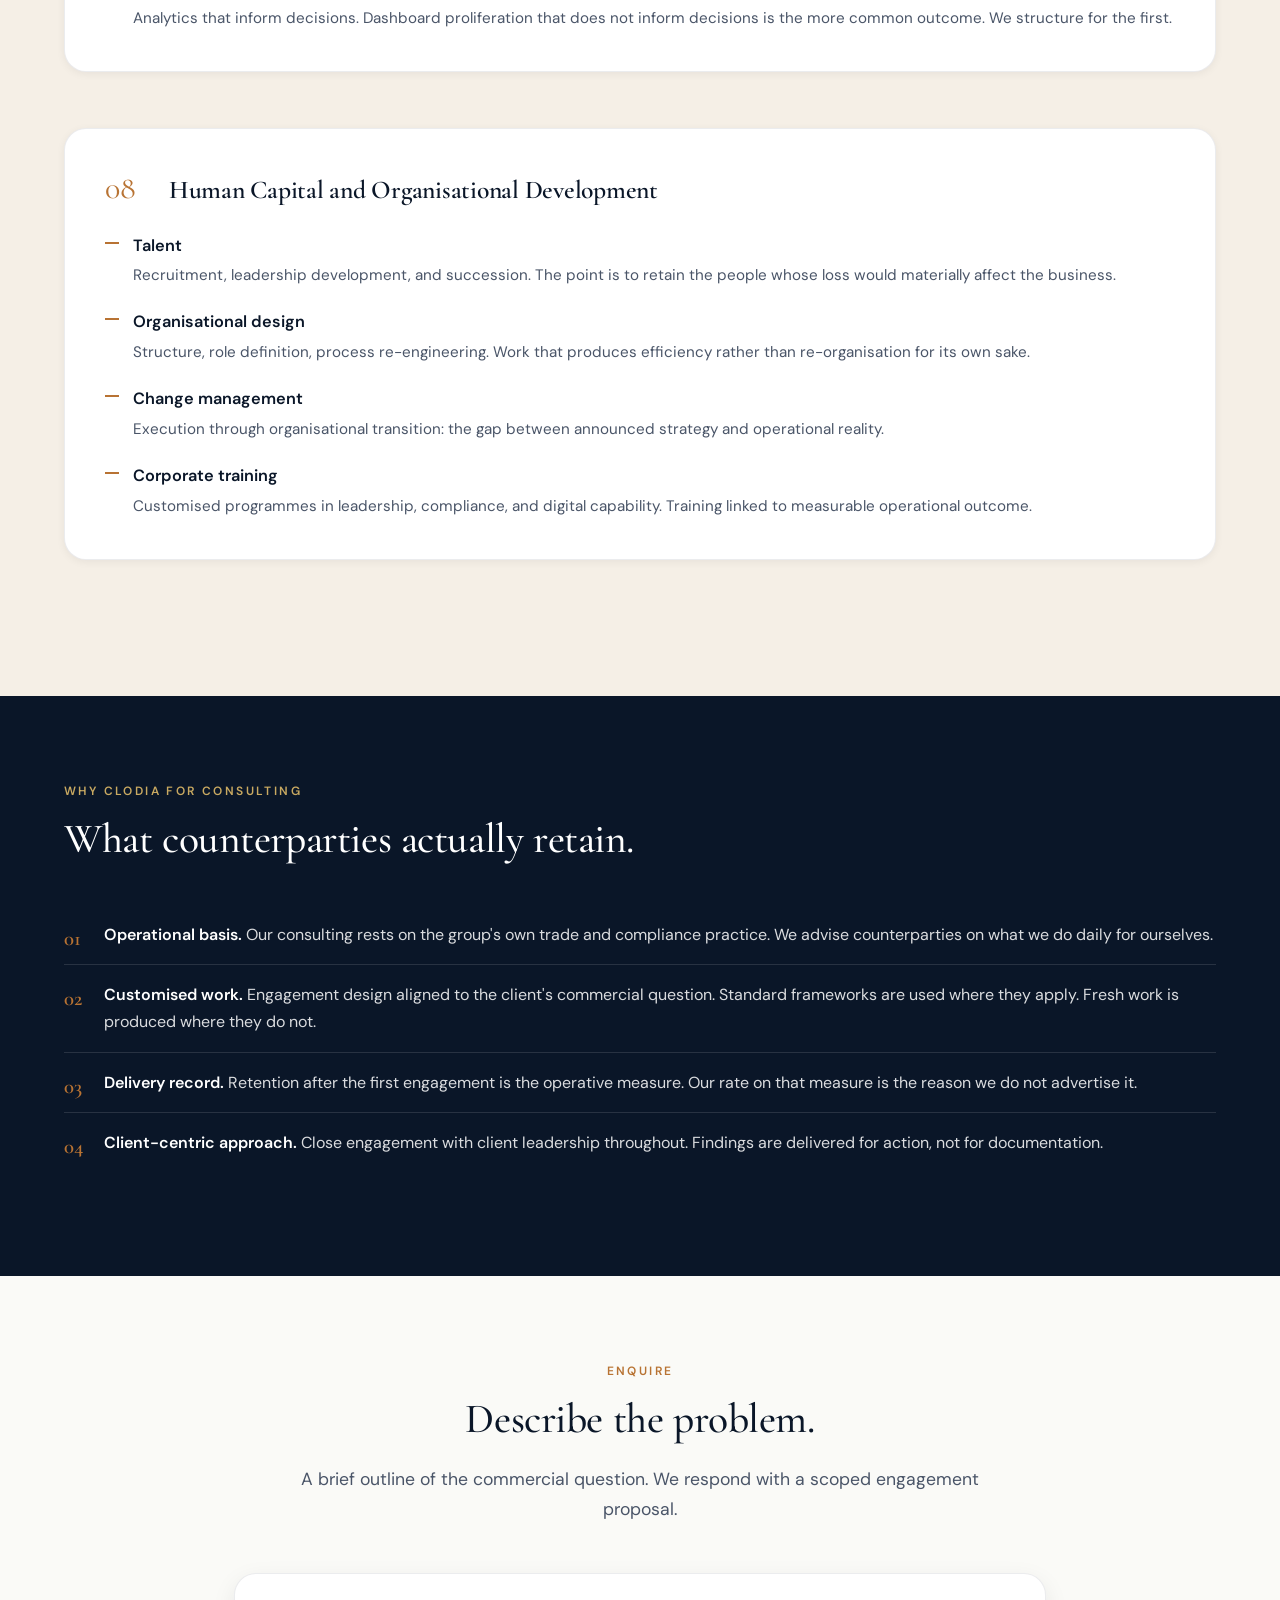
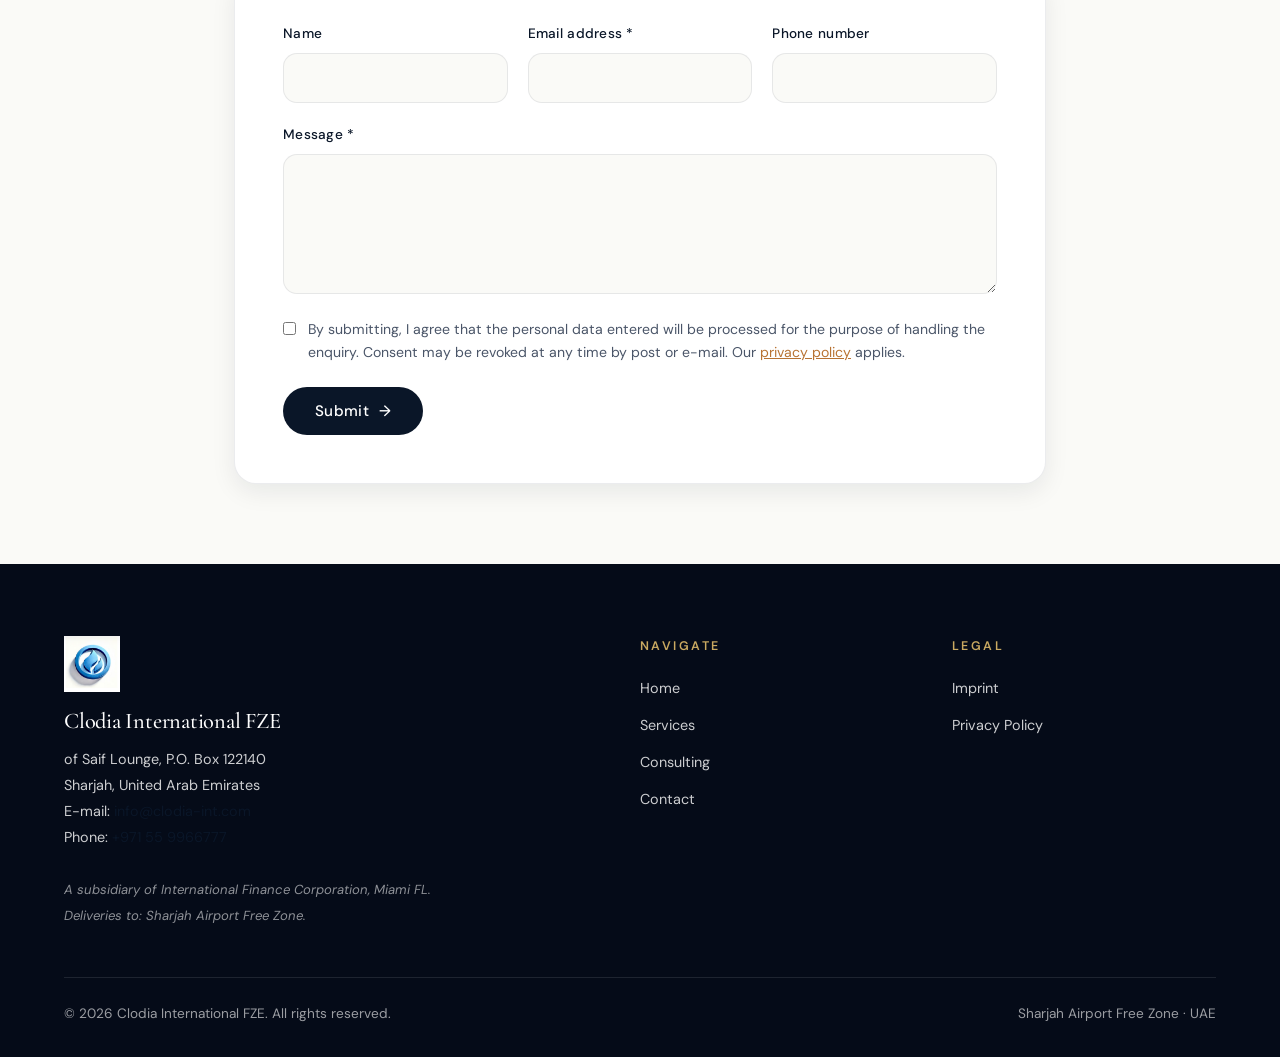
==== commit ac06eefc: "Install real Clodia logo and full favicon chain Replaces placeholder SVG logos and gradient favicons" ====
--- a/consulting.html
+++ b/consulting.html
@@ -15,7 +15,6 @@
 <meta property="og:description" content="Eight practice areas, delivered by consultants whose underlying work is executing the transactions they advise on.">
 <meta property="og:image" content="https://www.clodia-int.com/assets/images/og-image.jpg">
 
-<link rel="icon" type="image/svg+xml" href="/assets/icons/favicon.svg">
 <link rel="apple-touch-icon" sizes="180x180" href="/assets/icons/apple-touch-icon.png">
 <link rel="manifest" href="/site.webmanifest">
 
@@ -29,7 +28,7 @@
 <nav class="nav">
   <div class="nav-inner">
     <a href="/" class="nav-brand">
-      <img src="/assets/icons/logo.svg" alt="Clodia International FZE">
+      <img src="/assets/icons/logo.png" alt="Clodia International FZE">
       <span>Clodia International <em style="font-style:normal;color:var(--copper)">FZE</em></span>
     </a>
     <button class="nav-toggle" aria-label="Toggle menu"><span></span><span></span><span></span></button>
@@ -191,7 +190,7 @@
   <div class="container">
     <div class="footer-grid">
       <div class="footer-brand">
-        <img src="/assets/icons/logo.svg" alt="Clodia International FZE">
+        <img src="/assets/icons/logo.png" alt="Clodia International FZE">
         <h4>Clodia International FZE</h4>
         <p>
           of Saif Lounge, P.O. Box 122140<br>
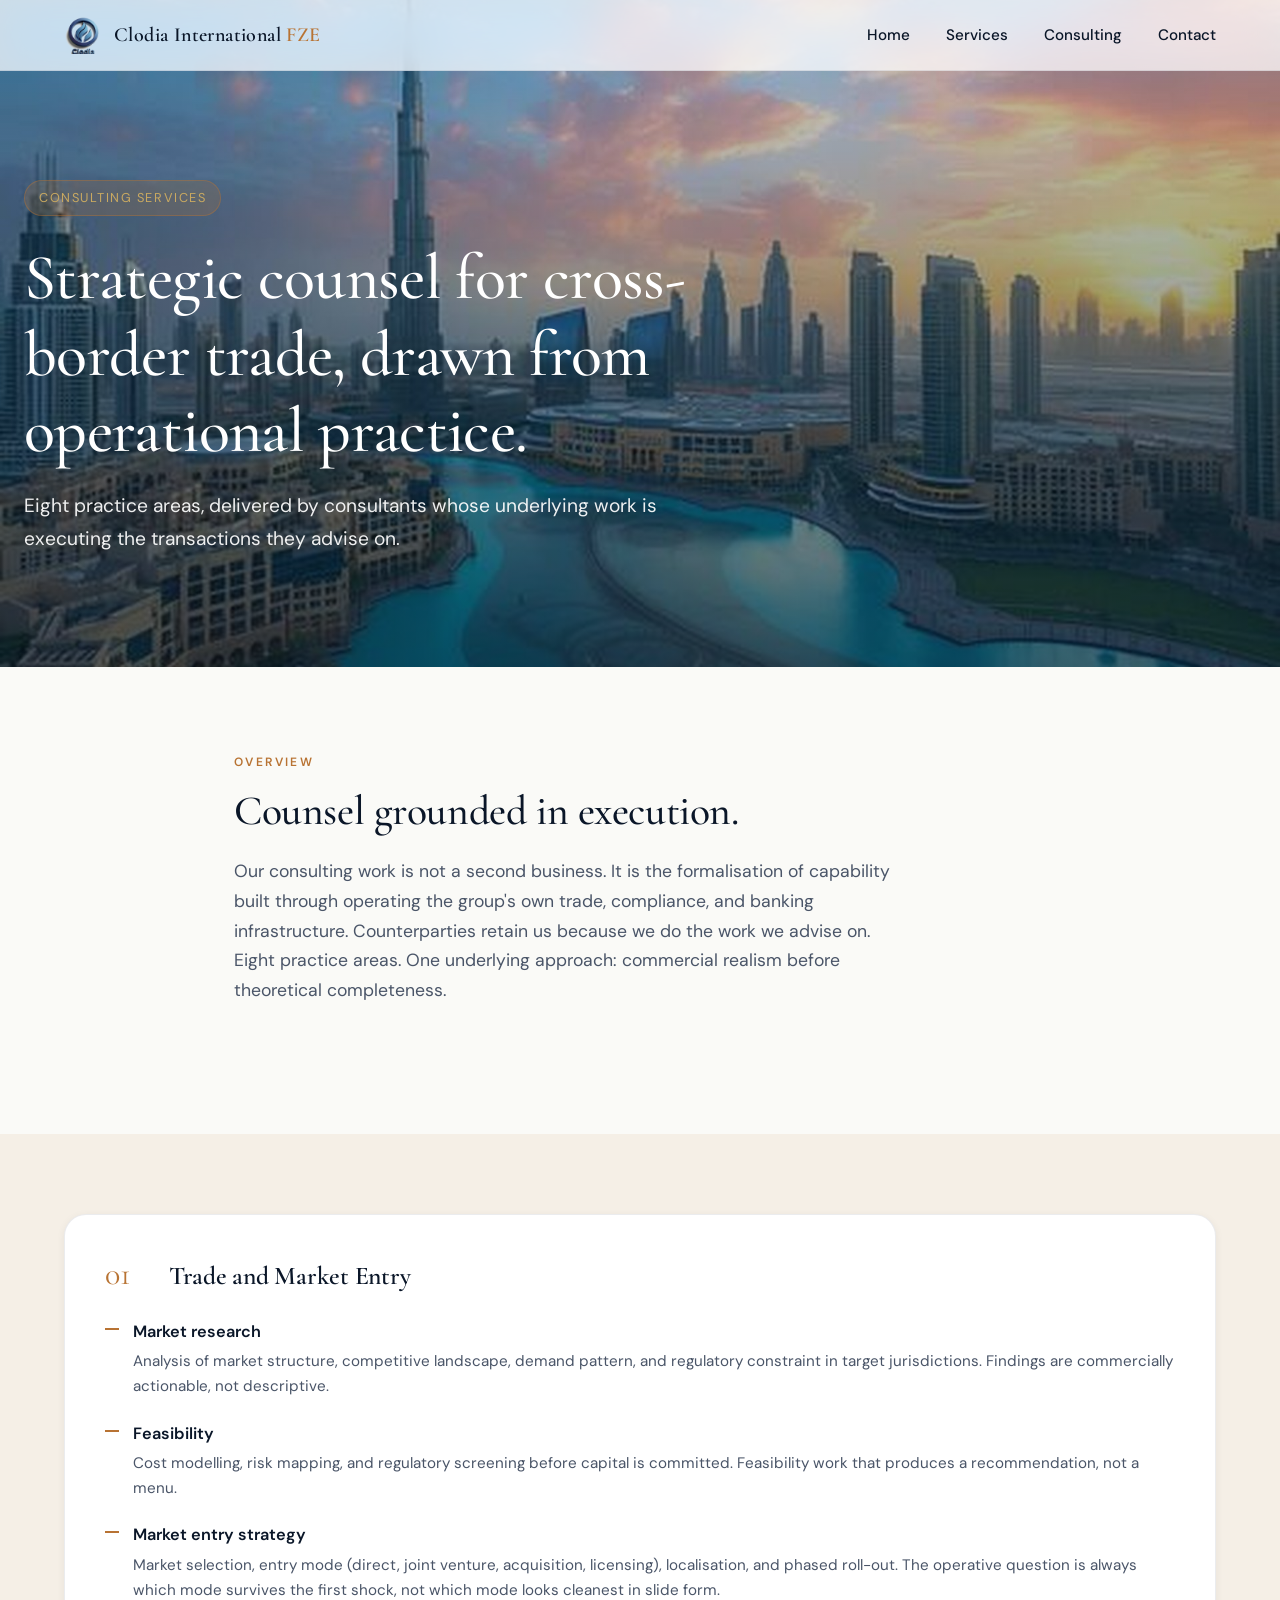
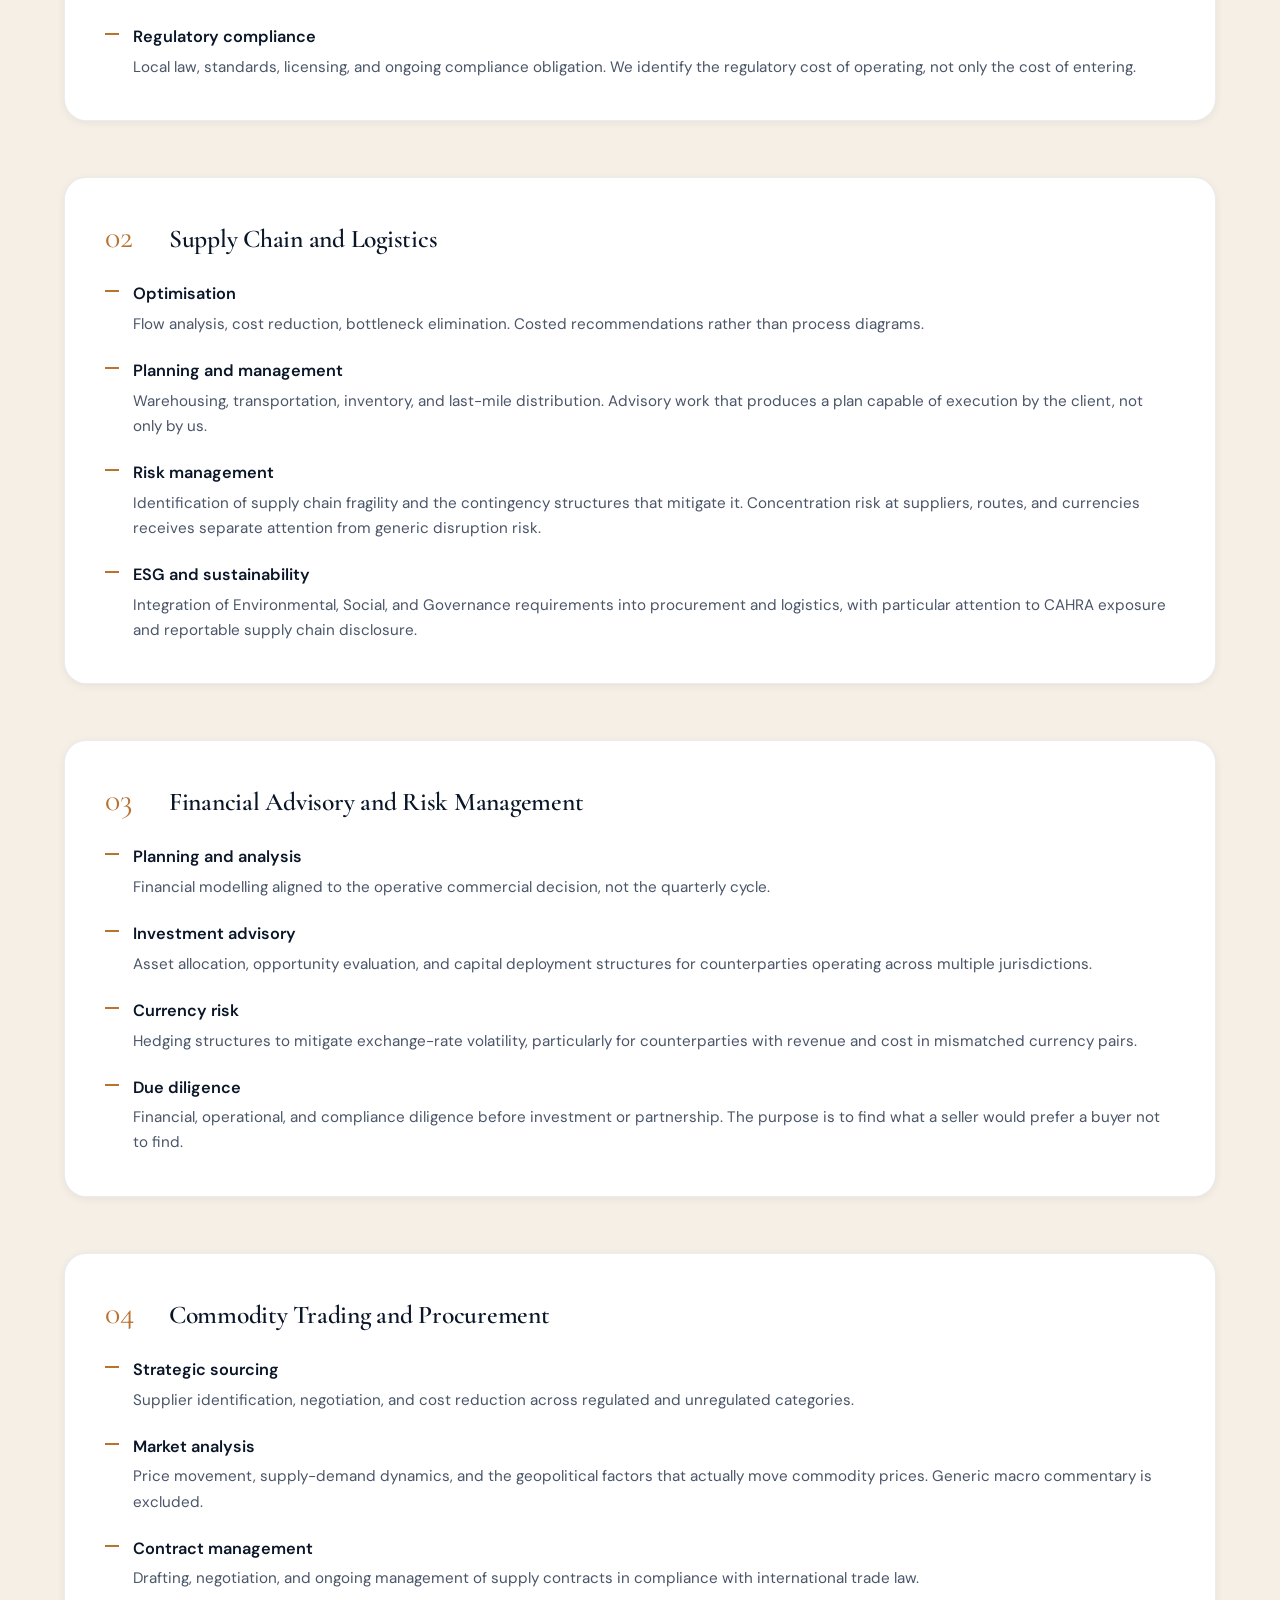
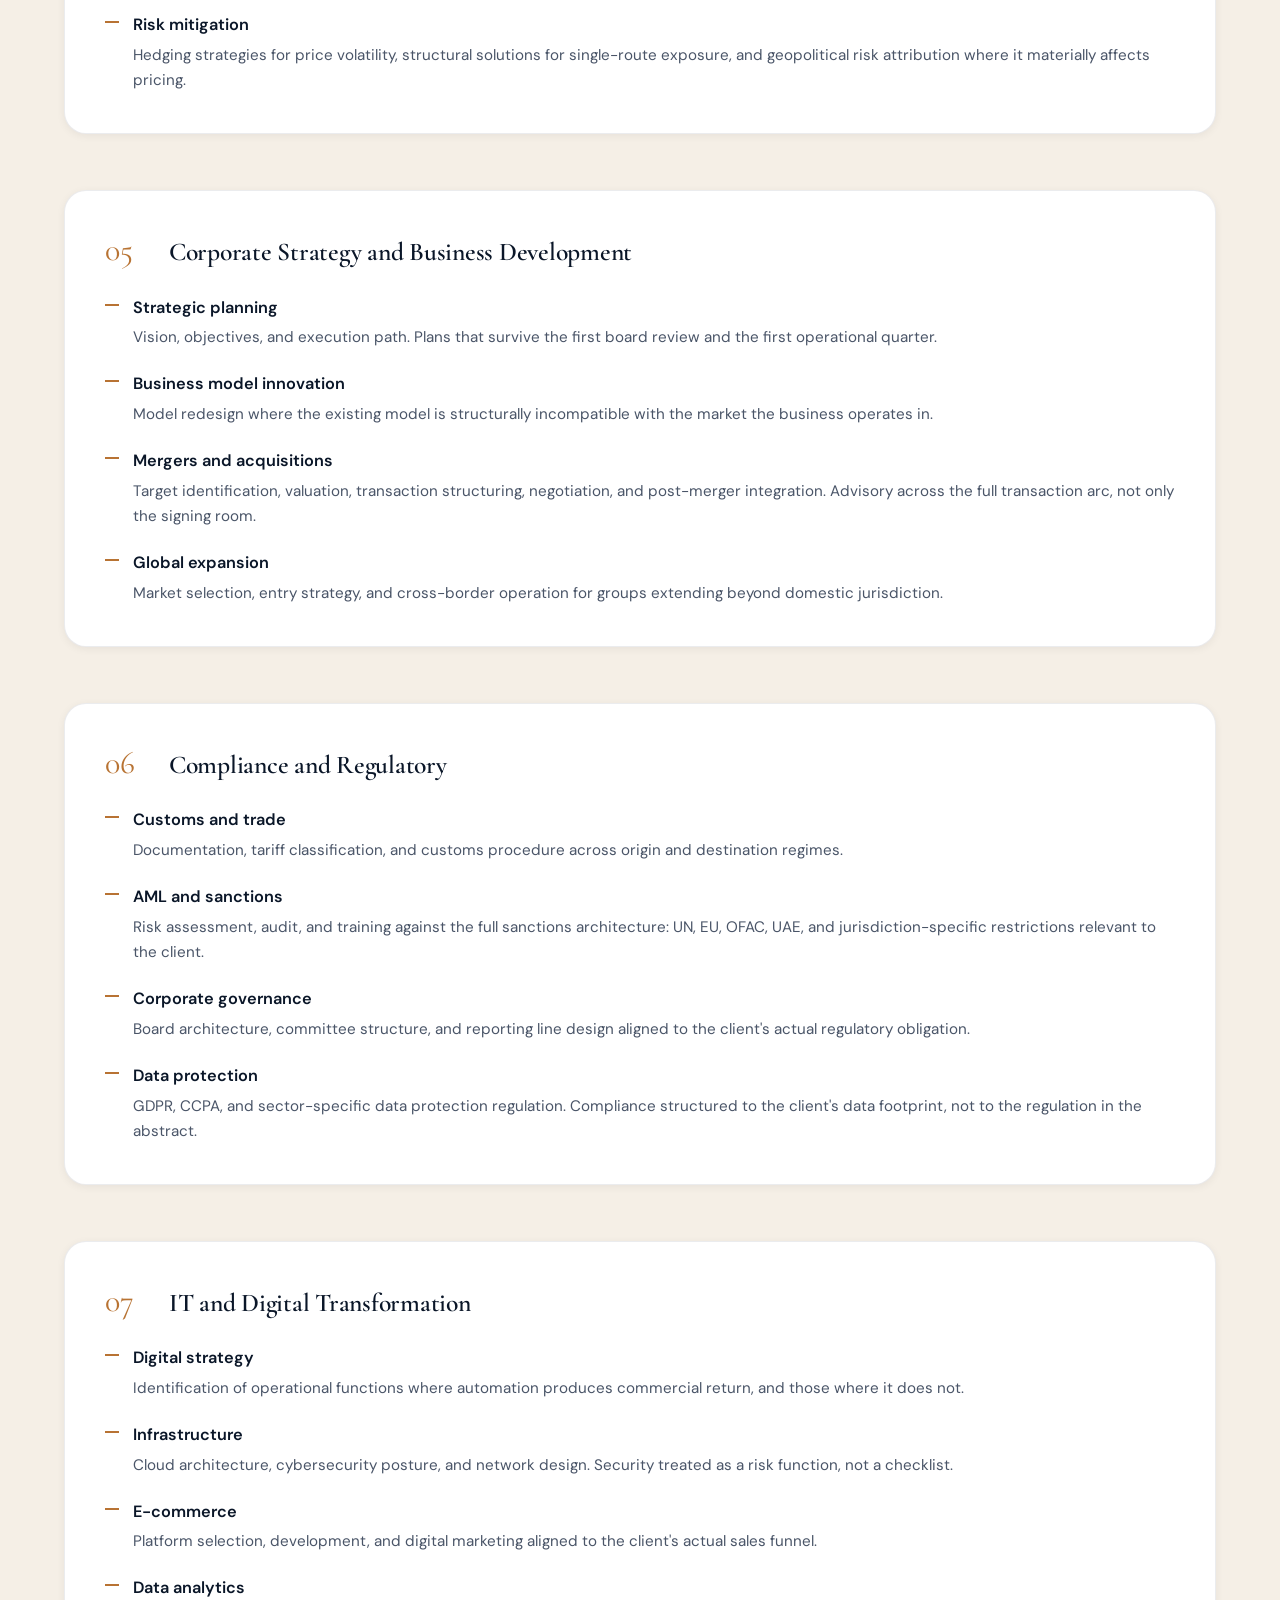
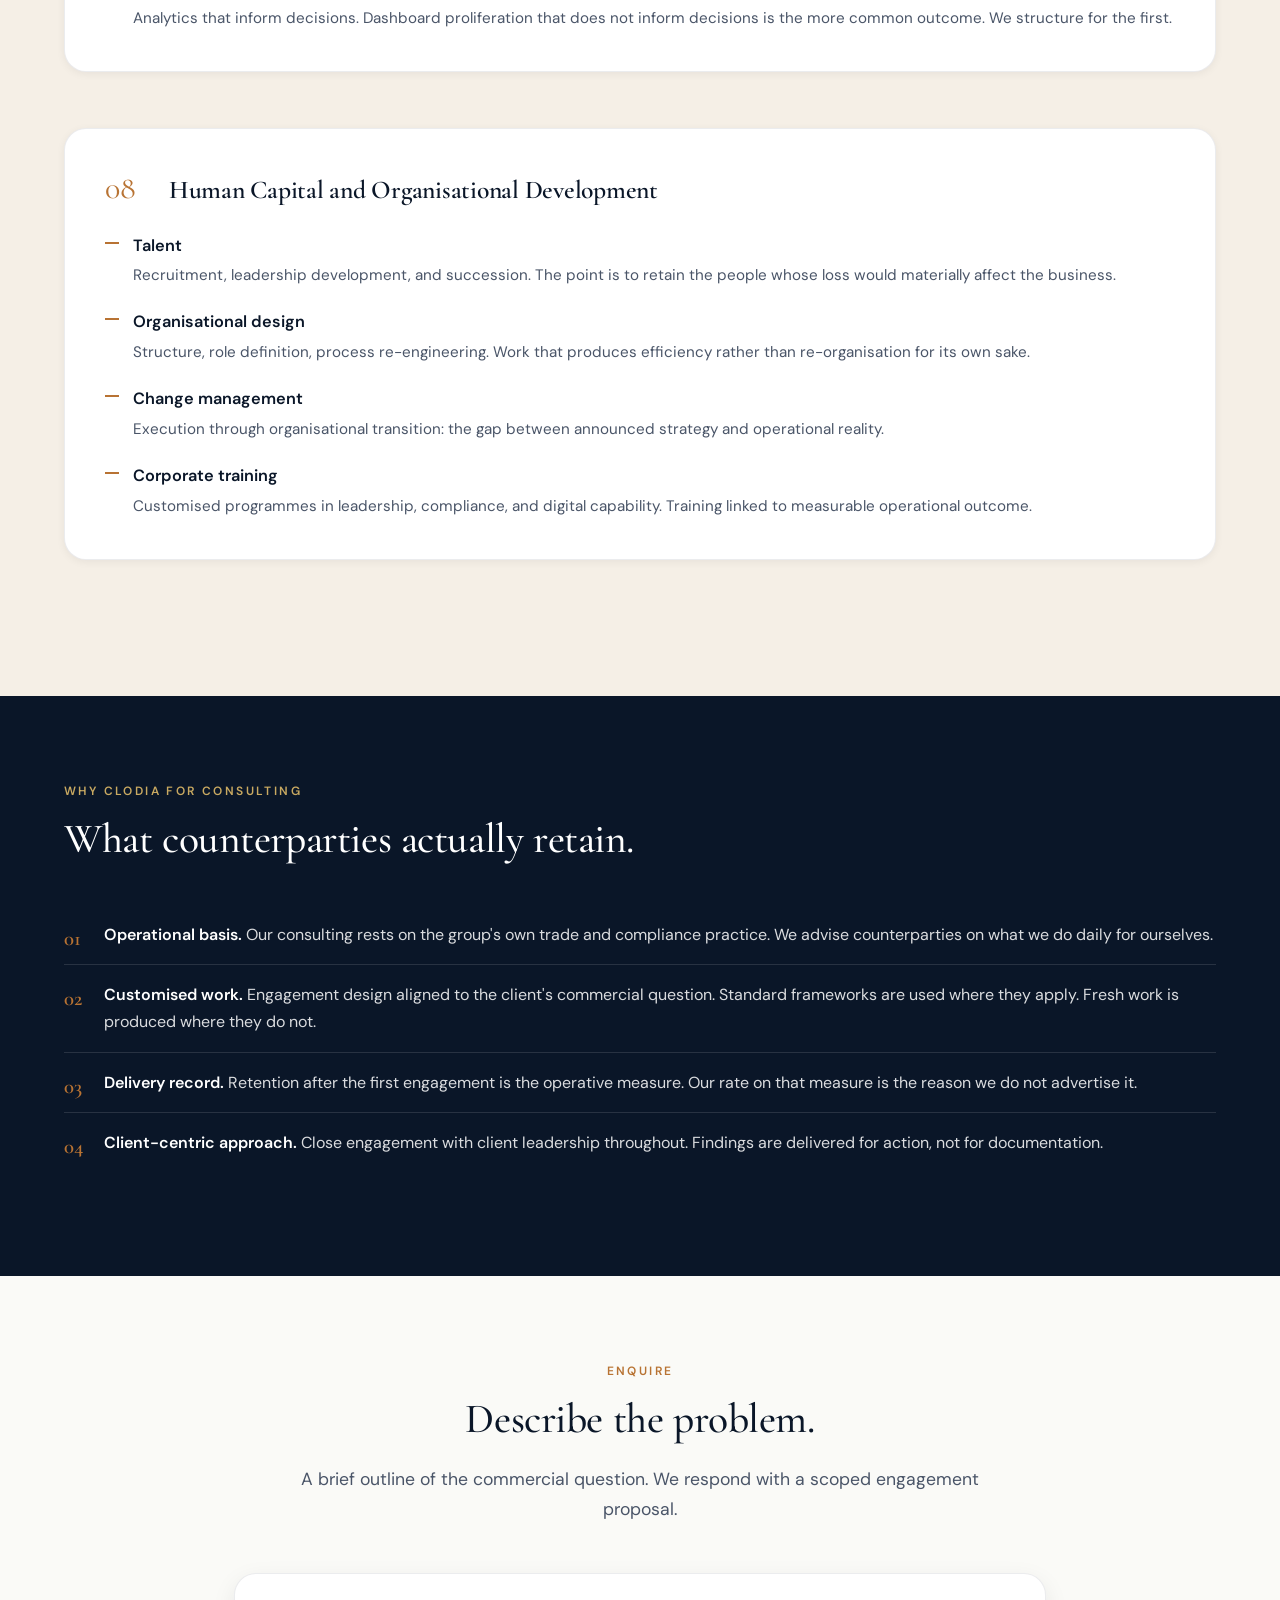
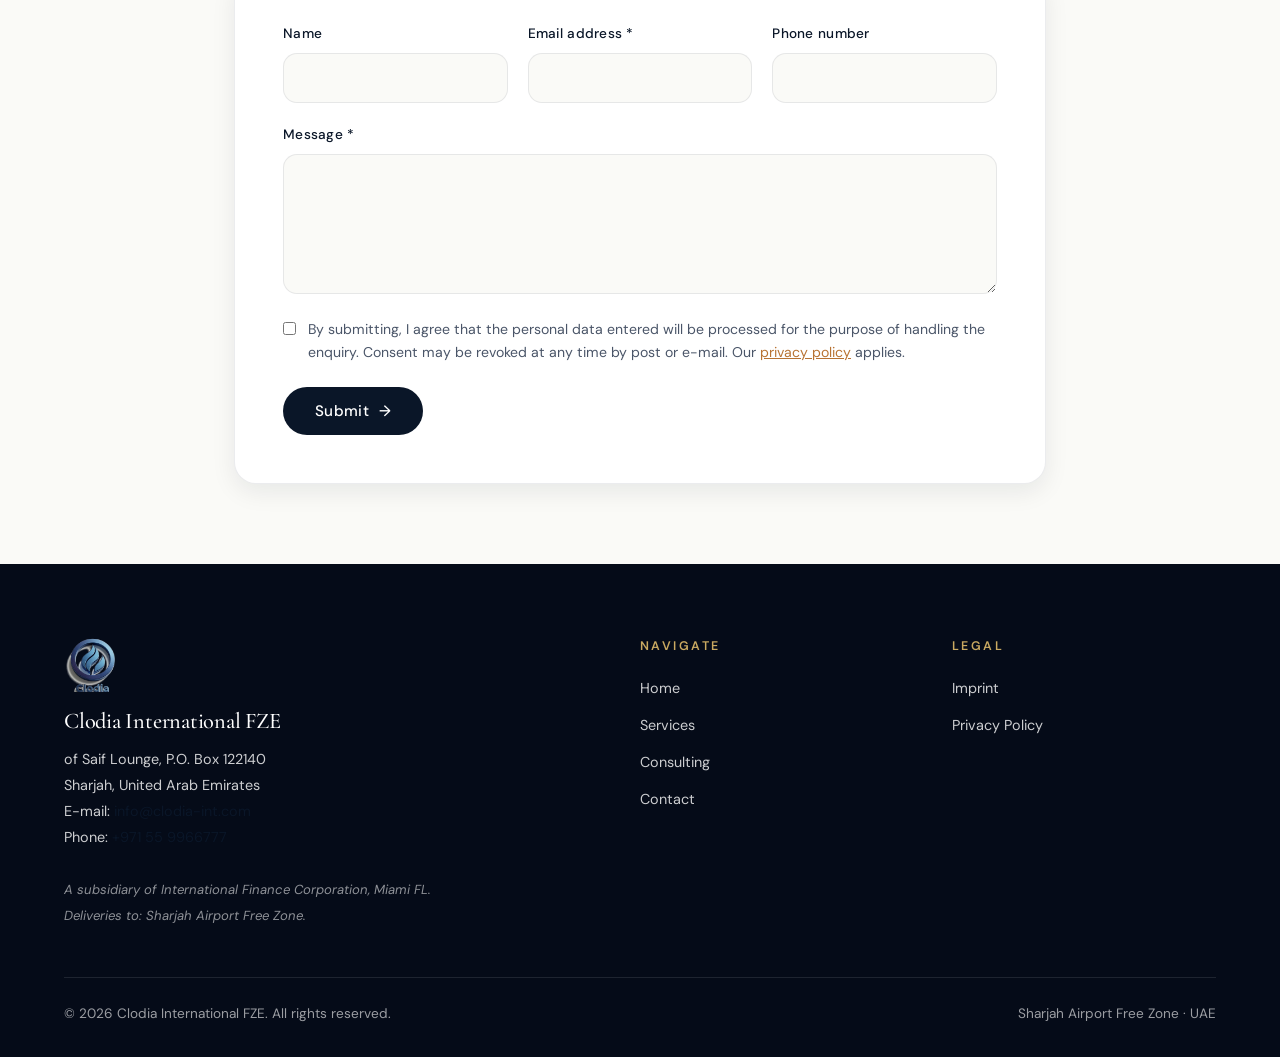
==== commit 5d3bb195: "Transparent-background logo chain + form subject identifiers Logo rework: - Mark now isolated from c" ====
--- a/consulting.html
+++ b/consulting.html
@@ -170,6 +170,7 @@
     </div>
     <form class="form-wrap reveal" data-form="contact" name="contact-consulting" method="POST" data-netlify="true" netlify-honeypot="bot-field">
       <input type="hidden" name="form-name" value="contact-consulting">
+        <input type="hidden" name="subject" value="Clodia site — Consulting enquiry">
       <p style="display:none"><label>Do not fill: <input name="bot-field"></label></p>
       <div class="form-grid">
         <div class="form-field"><label for="name">Name</label><input type="text" id="name" name="name"></div>
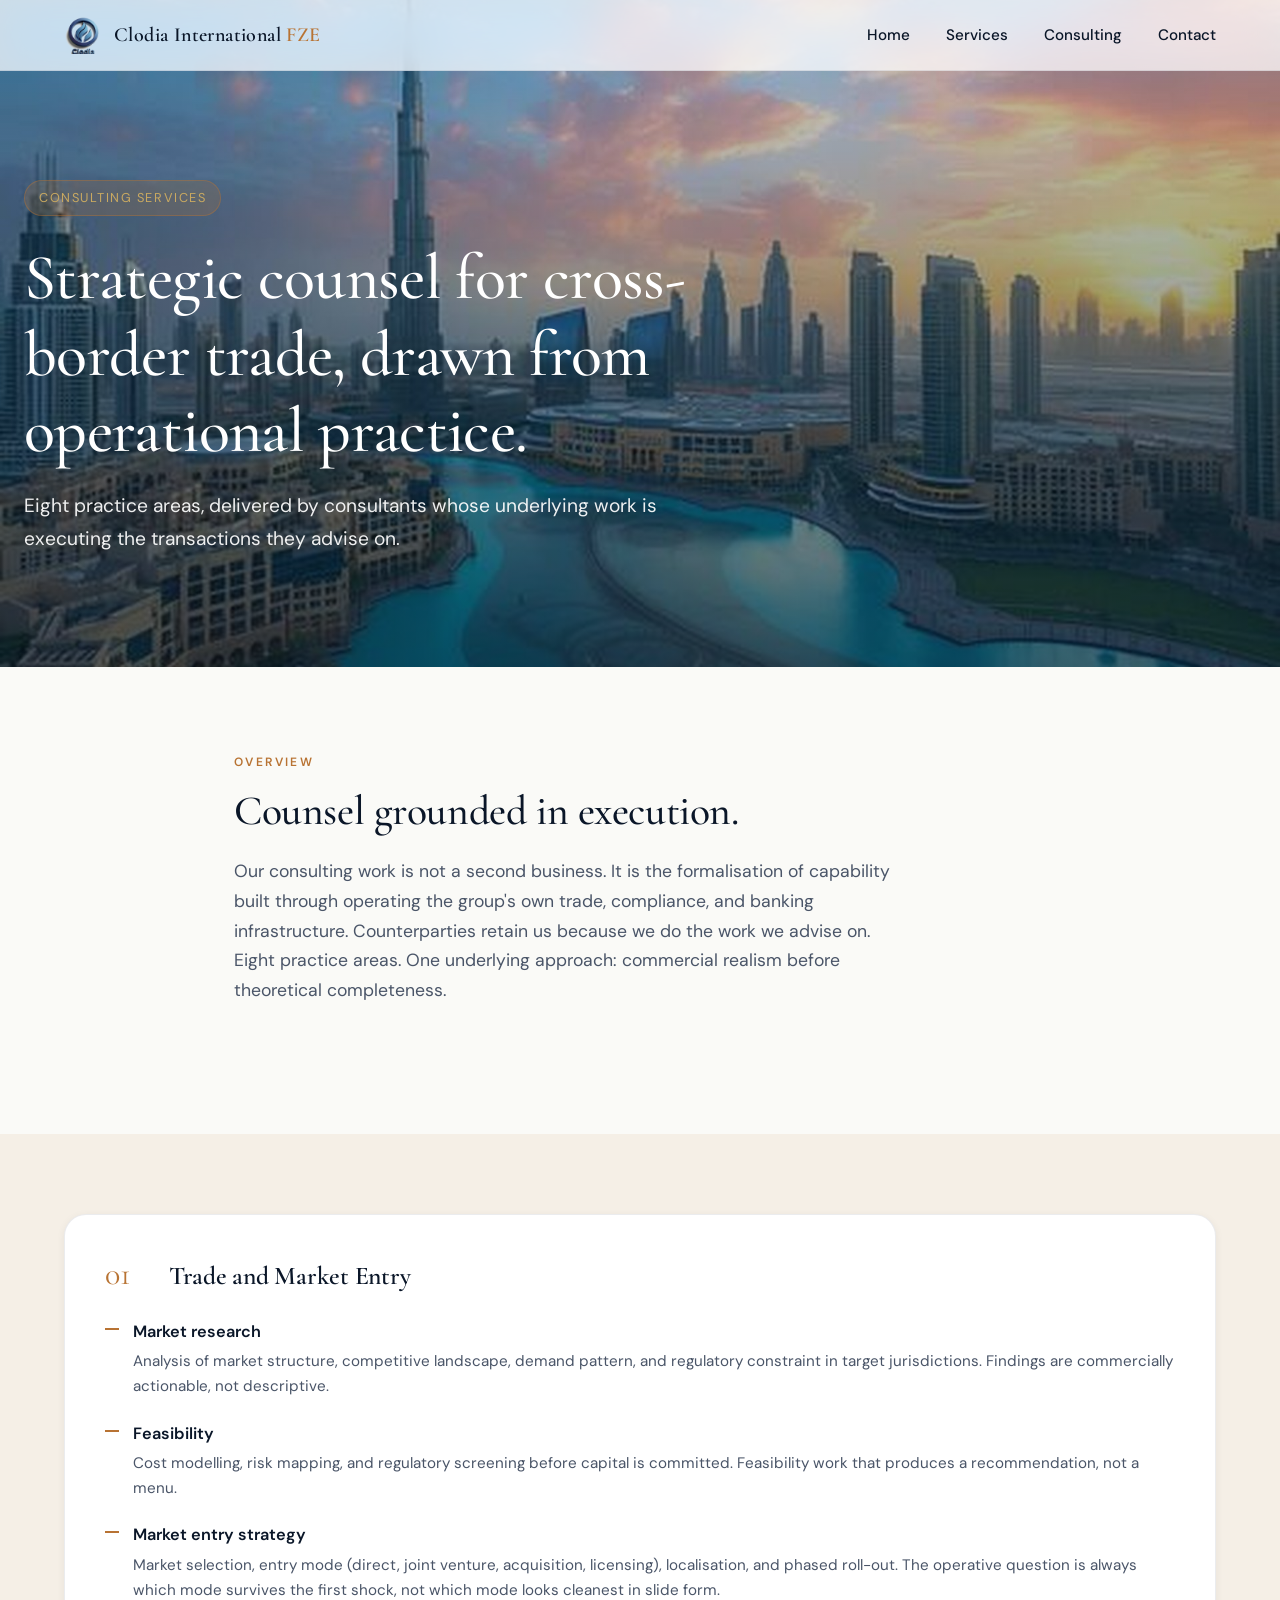
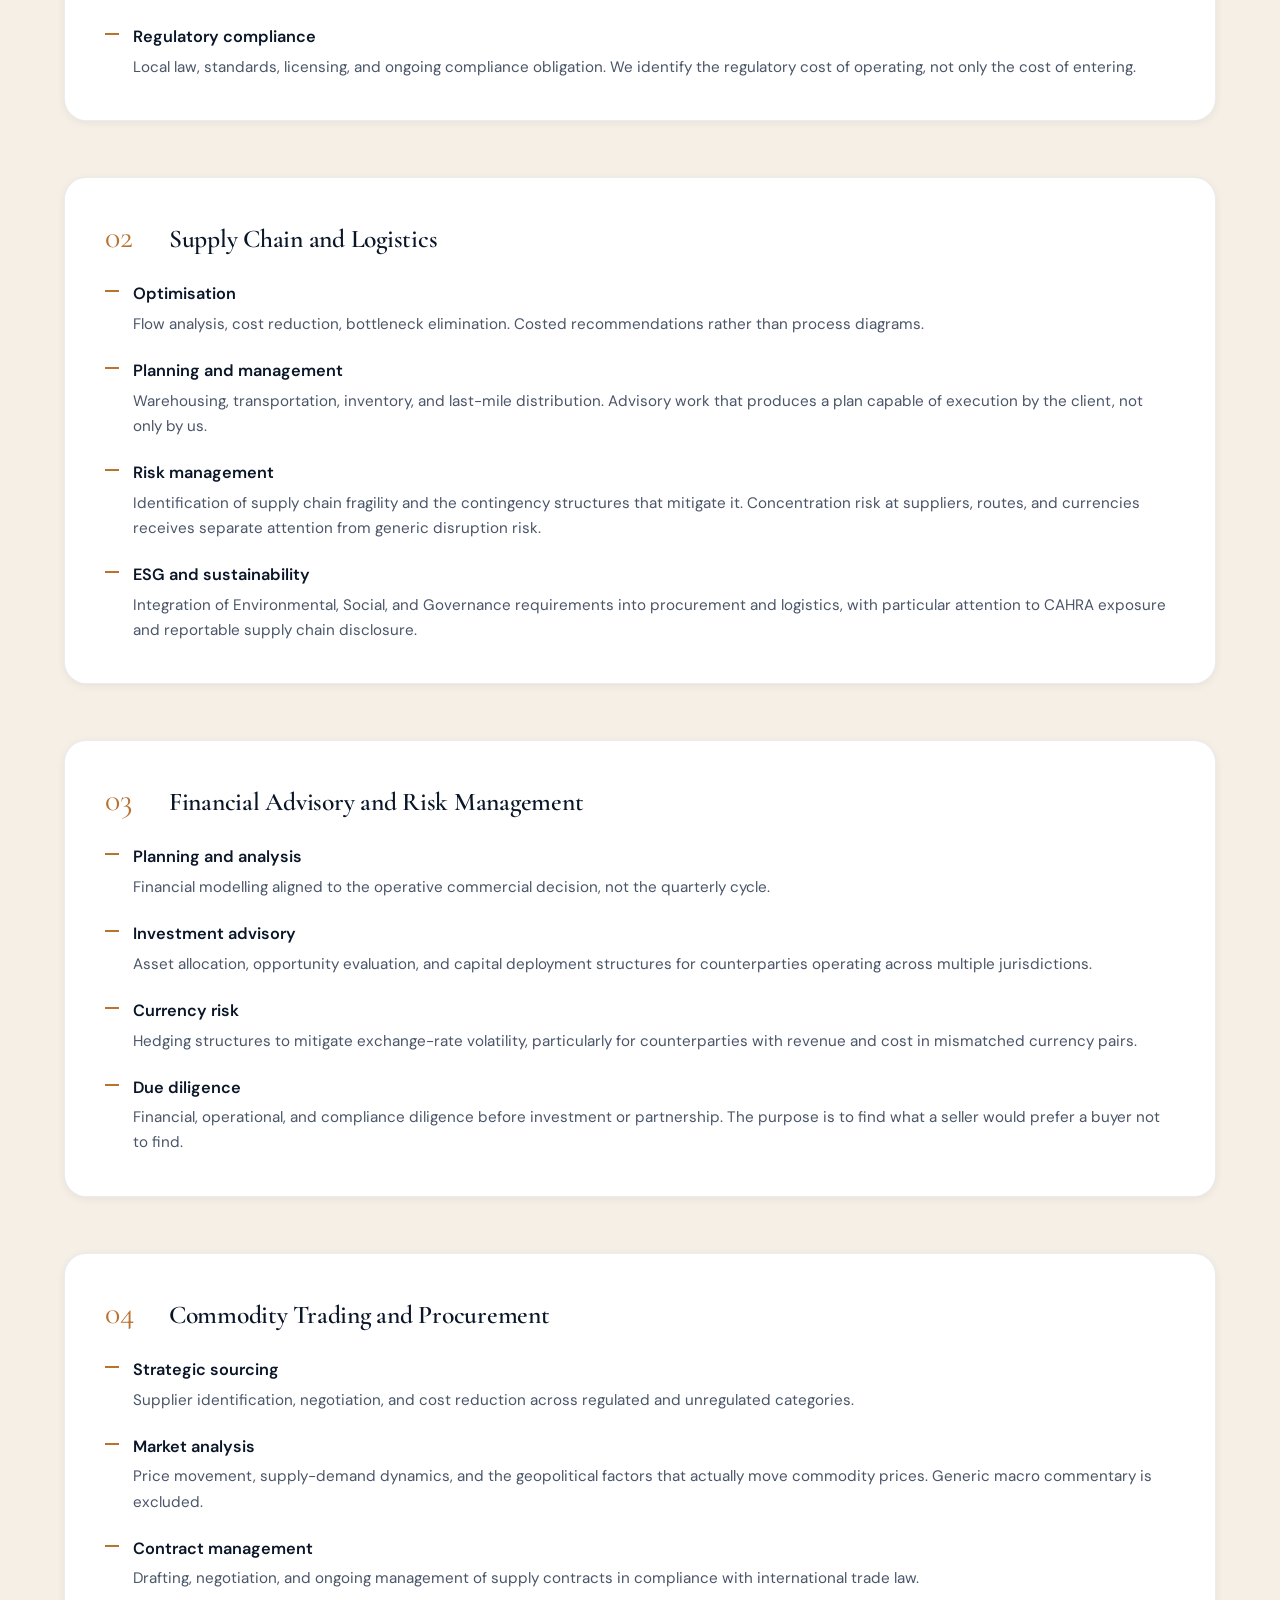
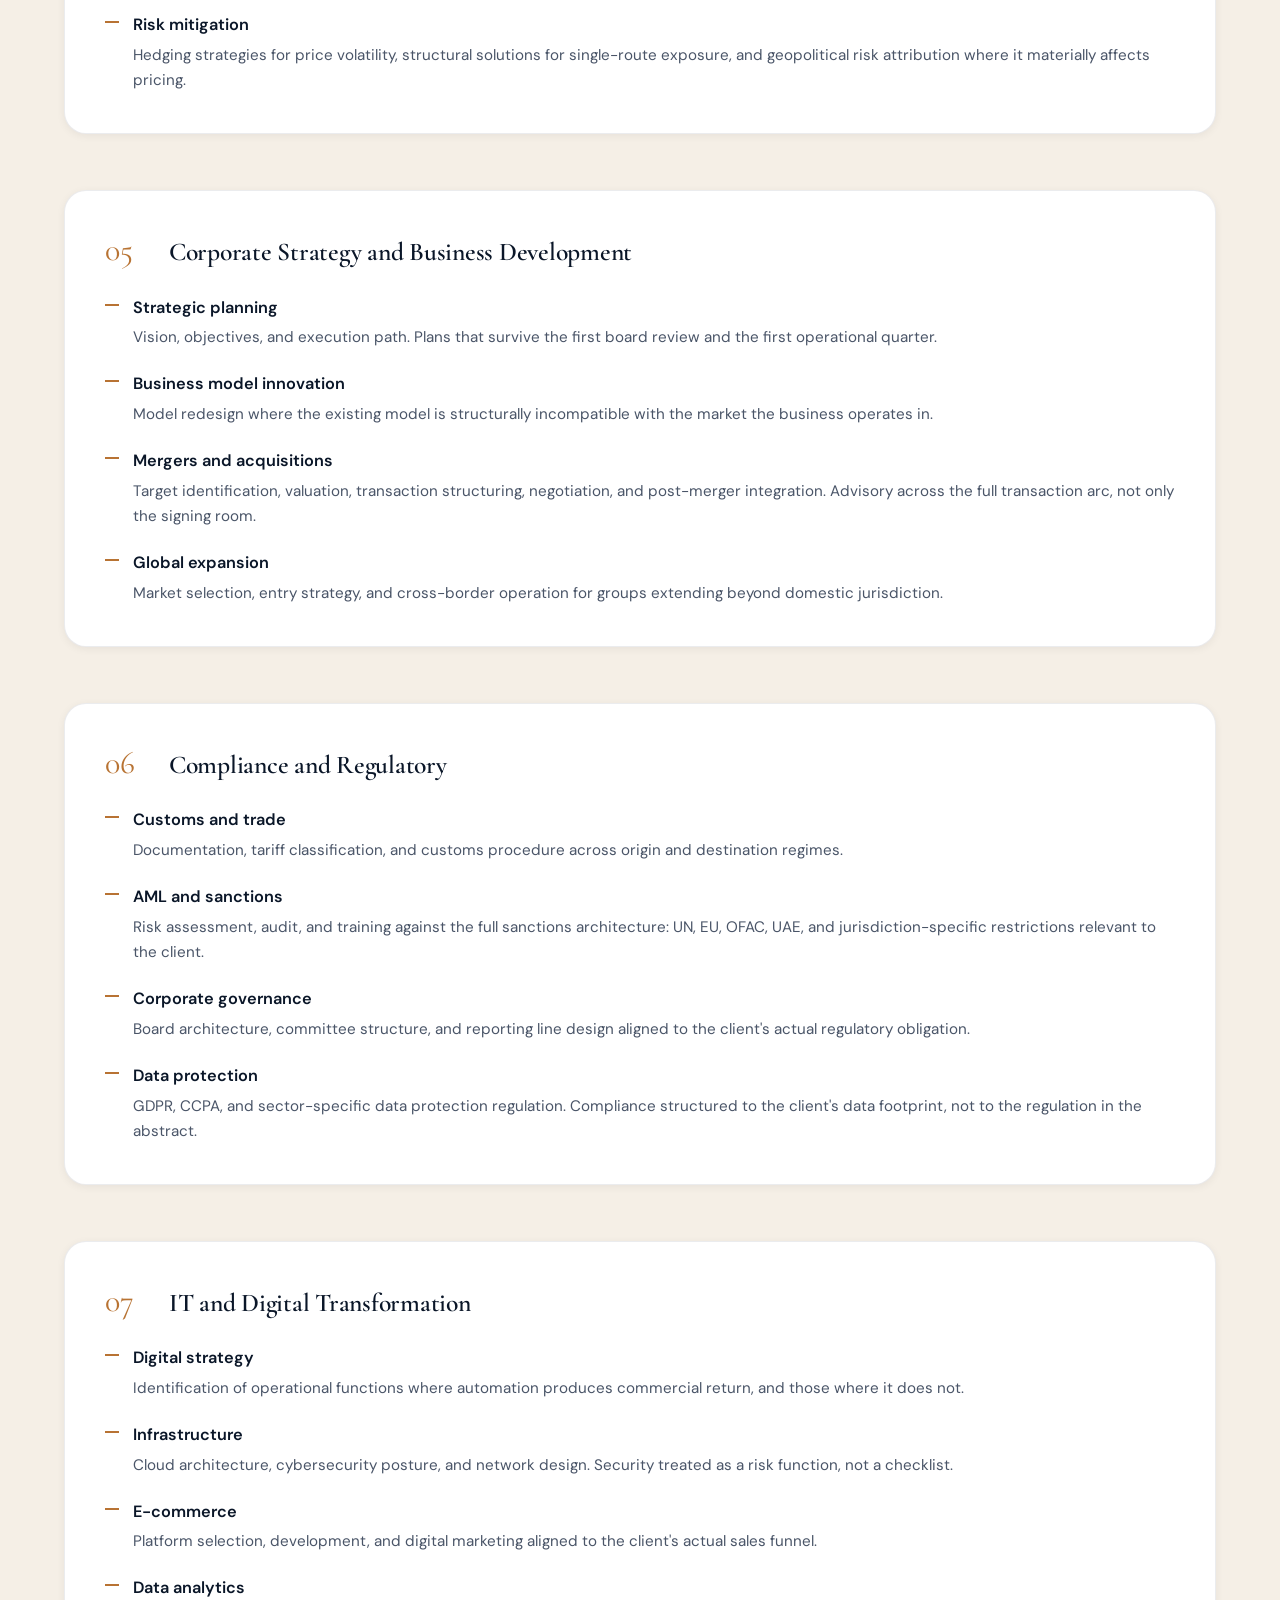
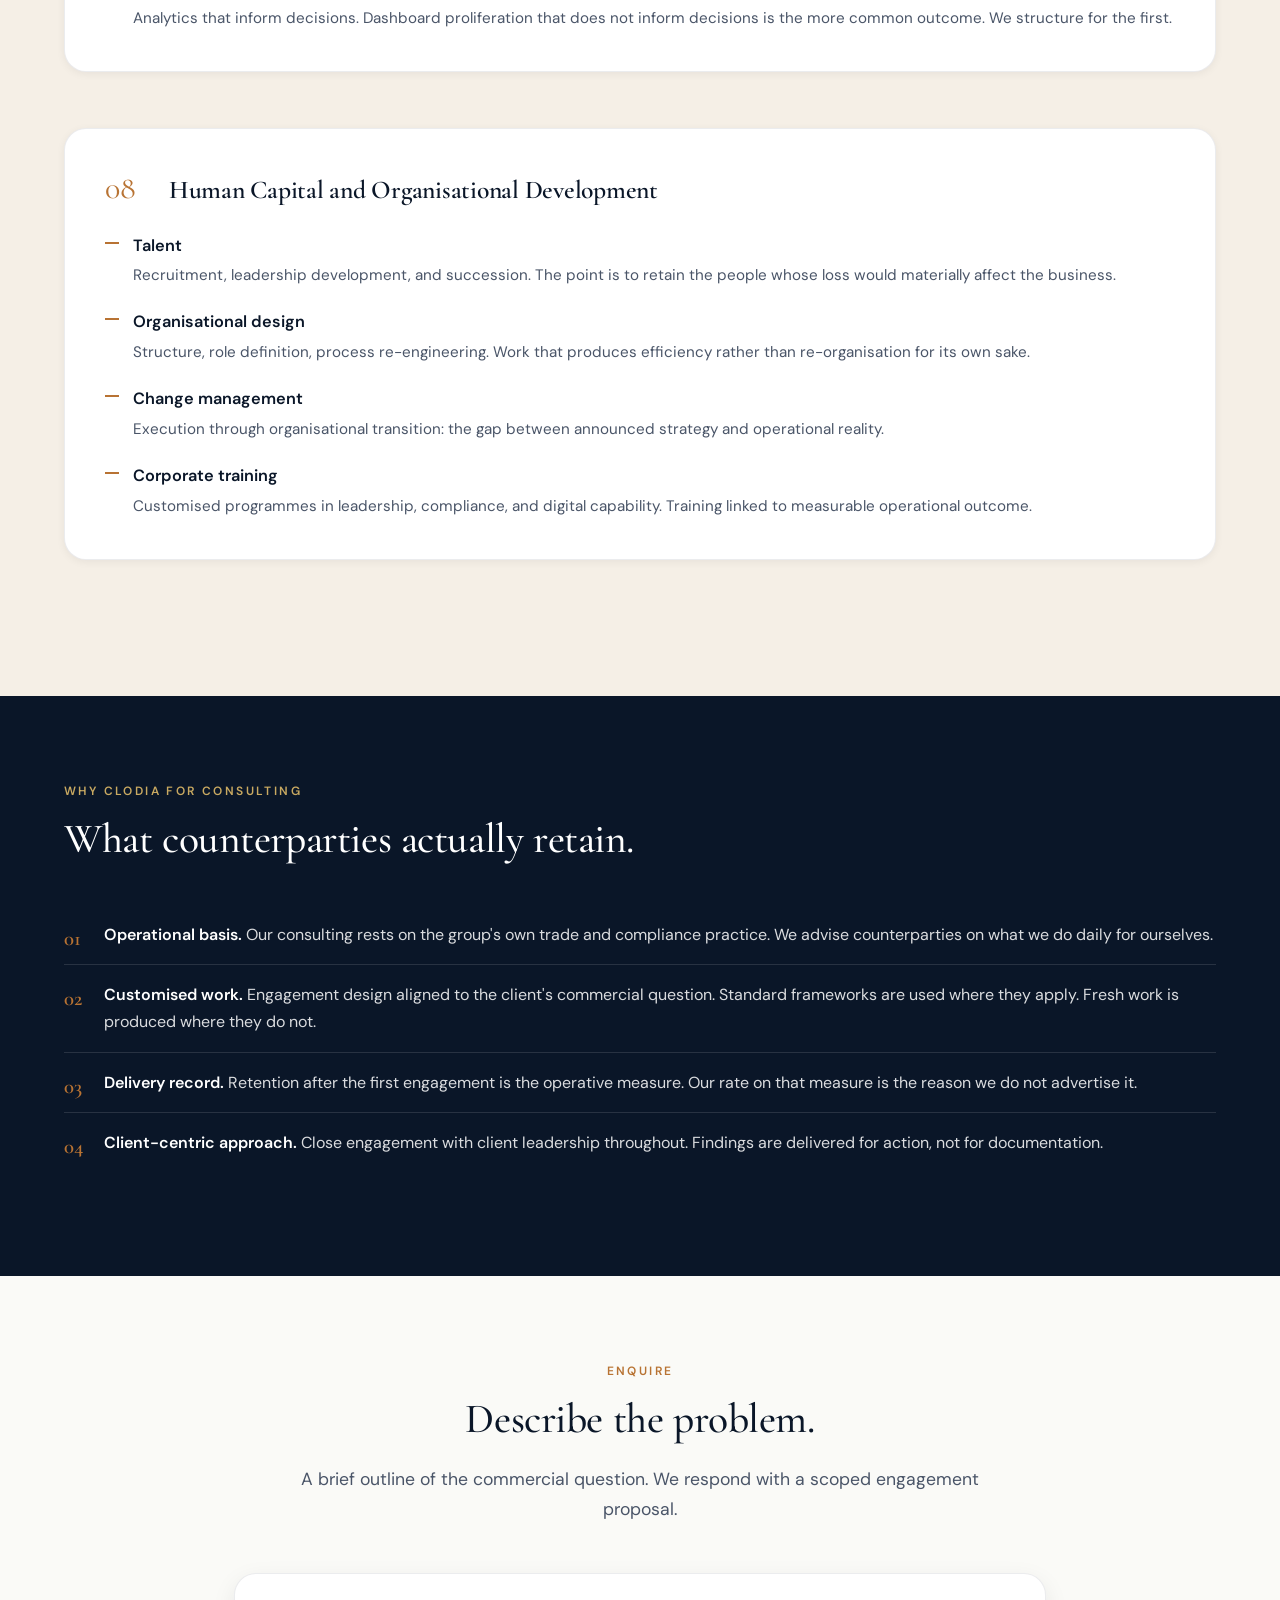
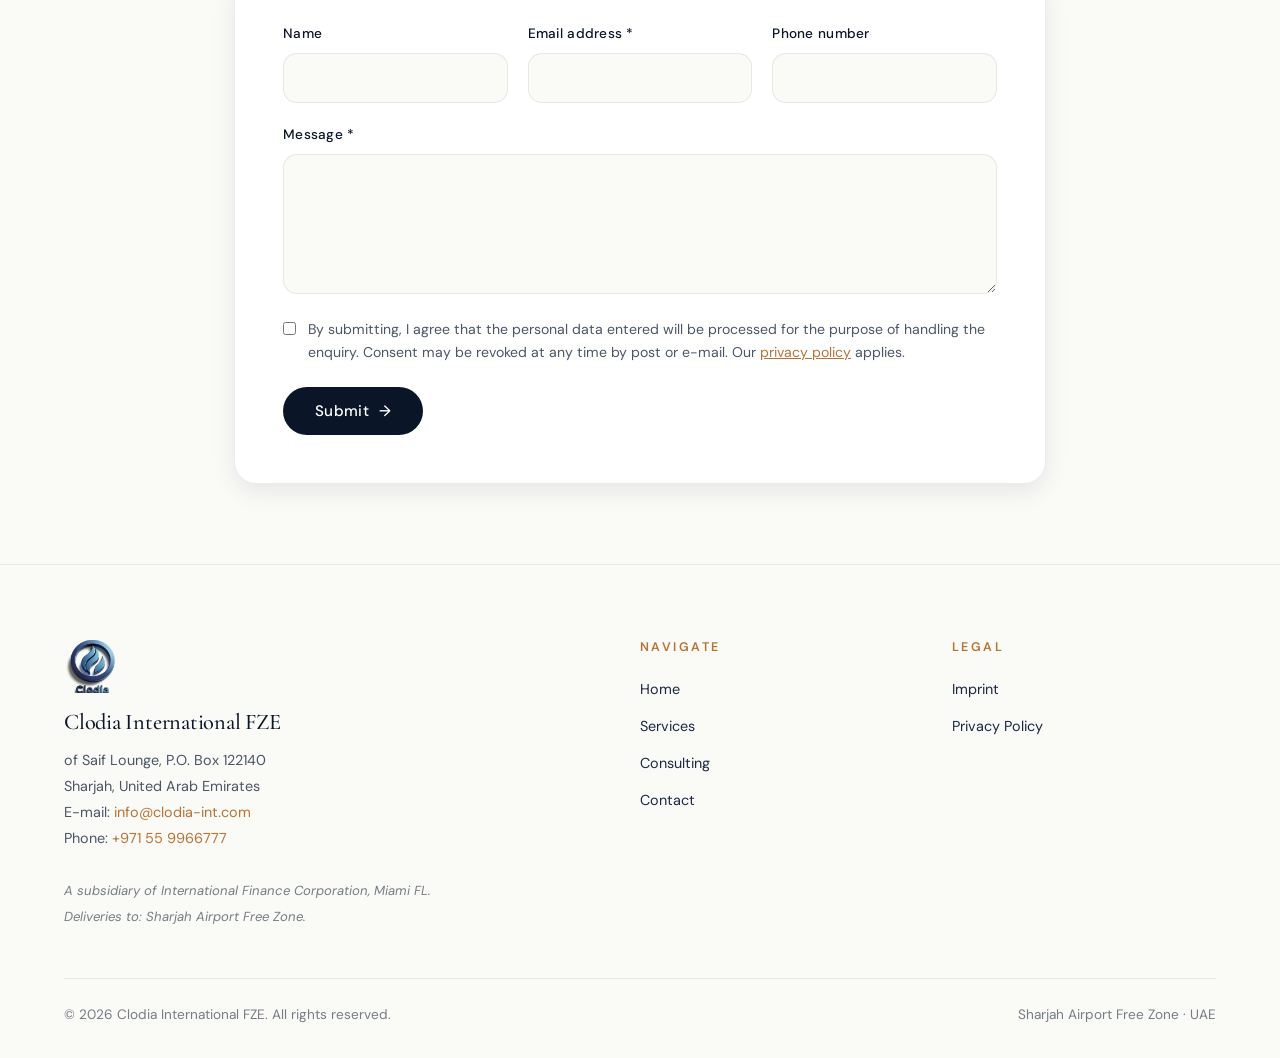
==== commit 6dfa8232: "Footer: flip from navy-deep to ivory to match header Footer now sits on the same ivory background as" ====
--- a/consulting.html
+++ b/consulting.html
@@ -21,7 +21,7 @@
 <link rel="preconnect" href="https://fonts.googleapis.com">
 <link rel="preconnect" href="https://fonts.gstatic.com" crossorigin>
 <link href="https://fonts.googleapis.com/css2?family=Cormorant+Garamond:wght@400;500;600;700&family=DM+Sans:wght@400;500;600;700&display=swap" rel="stylesheet">
-<link rel="stylesheet" href="/assets/css/styles-v1.css">
+<link rel="stylesheet" href="/assets/css/styles-v2.css">
 </head>
 <body>
 
@@ -198,7 +198,7 @@
           Sharjah, United Arab Emirates<br>
           E-mail: <a href="mailto:info@clodia-int.com">info@clodia-int.com</a><br>
           Phone: <a href="tel:+971559966777">+971 55 9966777</a><br><br>
-          <em style="color:rgba(255,255,255,0.55);font-size:0.82rem">A subsidiary of International Finance Corporation, Miami FL.<br>Deliveries to: Sharjah Airport Free Zone.</em>
+          <em style="color:rgba(10,22,40,0.55);font-size:0.82rem">A subsidiary of International Finance Corporation, Miami FL.<br>Deliveries to: Sharjah Airport Free Zone.</em>
         </p>
       </div>
       <div class="footer-col">
--- a/assets/css/styles-v2.css
+++ b/assets/css/styles-v2.css
@@ -0,0 +1,667 @@
+/* ==========================================================================
+   Clodia International FZE - Global Stylesheet
+   Palette: Navy #0a1628, Copper #B87333, Cream #F5EFE6, Ivory #FAFAF7
+   Fonts: Cormorant Garamond (display), DM Sans (body)
+   ========================================================================== */
+
+:root {
+  --navy: #0a1628;
+  --navy-deep: #050b18;
+  --navy-soft: #1a2744;
+  --copper: #B87333;
+  --copper-light: #C9A961;
+  --copper-dark: #8a5426;
+  --cream: #F5EFE6;
+  --ivory: #FAFAF7;
+  --white: #ffffff;
+  --text: #1a1a1a;
+  --text-soft: #4a5568;
+  --border: rgba(10, 22, 40, 0.08);
+  --shadow-sm: 0 2px 8px rgba(10, 22, 40, 0.06);
+  --shadow-md: 0 8px 24px rgba(10, 22, 40, 0.08);
+  --shadow-lg: 0 20px 60px rgba(10, 22, 40, 0.12);
+  --glass-bg: rgba(255, 255, 255, 0.7);
+  --glass-border: rgba(255, 255, 255, 0.4);
+  --radius: 14px;
+  --radius-lg: 22px;
+  --transition: 0.4s cubic-bezier(0.16, 1, 0.3, 1);
+}
+
+* { margin: 0; padding: 0; box-sizing: border-box; }
+
+html { scroll-behavior: smooth; -webkit-text-size-adjust: 100%; }
+
+body {
+  font-family: 'DM Sans', -apple-system, sans-serif;
+  font-size: 16px;
+  line-height: 1.7;
+  color: var(--text);
+  background: var(--ivory);
+  overflow-x: hidden;
+  -webkit-font-smoothing: antialiased;
+  -moz-osx-font-smoothing: grayscale;
+}
+
+img { max-width: 100%; height: auto; display: block; }
+
+h1, h2, h3, h4 {
+  font-family: 'Cormorant Garamond', Georgia, serif;
+  font-weight: 500;
+  color: var(--navy);
+  line-height: 1.2;
+  letter-spacing: -0.01em;
+}
+
+h1 { font-size: clamp(2.4rem, 5vw, 4rem); font-weight: 500; }
+h2 { font-size: clamp(1.8rem, 3.5vw, 2.6rem); }
+h3 { font-size: clamp(1.3rem, 2.2vw, 1.6rem); font-weight: 600; }
+
+p { margin-bottom: 1rem; }
+
+a {
+  color: var(--navy);
+  text-decoration: none;
+  transition: color var(--transition);
+}
+
+a:hover { color: var(--copper); }
+
+.container {
+  max-width: 1200px;
+  margin: 0 auto;
+  padding: 0 24px;
+}
+
+.container-narrow {
+  max-width: 860px;
+  margin: 0 auto;
+  padding: 0 24px;
+}
+
+/* ============ NAVIGATION ============ */
+.nav {
+  position: fixed;
+  top: 0; left: 0; right: 0;
+  z-index: 100;
+  background: rgba(255, 255, 255, 0.75);
+  backdrop-filter: blur(20px) saturate(180%);
+  -webkit-backdrop-filter: blur(20px) saturate(180%);
+  border-bottom: 1px solid var(--border);
+  transition: all var(--transition);
+}
+
+.nav-inner {
+  max-width: 1200px;
+  margin: 0 auto;
+  padding: 16px 24px;
+  display: flex;
+  align-items: center;
+  justify-content: space-between;
+  gap: 24px;
+}
+
+.nav-brand {
+  display: flex;
+  align-items: center;
+  gap: 12px;
+  font-family: 'Cormorant Garamond', serif;
+  font-size: 1.25rem;
+  font-weight: 600;
+  color: var(--navy);
+  letter-spacing: 0.02em;
+}
+
+.nav-brand img { width: 38px; height: 38px; }
+
+.nav-links {
+  display: flex;
+  list-style: none;
+  gap: 36px;
+  align-items: center;
+}
+
+.nav-links a {
+  font-size: 0.95rem;
+  font-weight: 500;
+  color: var(--navy);
+  position: relative;
+  padding: 6px 0;
+}
+
+.nav-links a::after {
+  content: '';
+  position: absolute;
+  bottom: 0; left: 0;
+  width: 0;
+  height: 2px;
+  background: var(--copper);
+  transition: width var(--transition);
+}
+
+.nav-links a:hover::after,
+.nav-links a.active::after { width: 100%; }
+
+.nav-toggle {
+  display: none;
+  background: none;
+  border: none;
+  width: 32px;
+  height: 32px;
+  cursor: pointer;
+  padding: 0;
+}
+
+.nav-toggle span {
+  display: block;
+  width: 24px;
+  height: 2px;
+  background: var(--navy);
+  margin: 5px auto;
+  transition: all var(--transition);
+}
+
+@media (max-width: 860px) {
+  .nav-toggle { display: block; }
+  .nav-links {
+    position: absolute;
+    top: 100%;
+    left: 0; right: 0;
+    flex-direction: column;
+    background: rgba(255, 255, 255, 0.95);
+    backdrop-filter: blur(20px);
+    padding: 20px 24px;
+    gap: 16px;
+    border-bottom: 1px solid var(--border);
+    transform: translateY(-10px);
+    opacity: 0;
+    pointer-events: none;
+    transition: all var(--transition);
+  }
+  .nav-links.open { transform: translateY(0); opacity: 1; pointer-events: auto; }
+  .nav-brand { font-size: 1.05rem; }
+  .nav-brand img { width: 32px; height: 32px; }
+}
+
+/* ============ HERO ============ */
+.hero {
+  position: relative;
+  min-height: 80vh;
+  padding-top: 80px;
+  display: flex;
+  align-items: center;
+  overflow: hidden;
+}
+
+.hero-media {
+  position: absolute;
+  inset: 0;
+  z-index: 0;
+}
+
+.hero-media img,
+.hero-media video {
+  width: 100%;
+  height: 100%;
+  object-fit: cover;
+}
+
+.hero-media::after {
+  content: '';
+  position: absolute;
+  inset: 0;
+  background: linear-gradient(180deg, rgba(10, 22, 40, 0.2) 0%, rgba(10, 22, 40, 0.6) 100%);
+}
+
+.hero-content {
+  position: relative;
+  z-index: 2;
+  color: var(--white);
+  max-width: 720px;
+  padding: 100px 24px 80px;
+}
+
+.hero-content h1 {
+  color: var(--white);
+  margin-bottom: 20px;
+  animation: fadeUp 1s var(--transition) both;
+}
+
+.hero-content p {
+  font-size: 1.2rem;
+  color: rgba(255, 255, 255, 0.92);
+  margin-bottom: 32px;
+  animation: fadeUp 1s 0.15s var(--transition) both;
+}
+
+.hero-badge {
+  display: inline-block;
+  padding: 6px 14px;
+  background: rgba(184, 115, 51, 0.2);
+  border: 1px solid rgba(184, 115, 51, 0.4);
+  border-radius: 100px;
+  color: var(--copper-light);
+  font-size: 0.8rem;
+  letter-spacing: 0.12em;
+  text-transform: uppercase;
+  margin-bottom: 24px;
+  animation: fadeUp 1s var(--transition) both;
+}
+
+/* ============ BUTTONS ============ */
+.btn {
+  display: inline-flex;
+  align-items: center;
+  gap: 10px;
+  padding: 14px 32px;
+  border-radius: 100px;
+  font-family: 'DM Sans', sans-serif;
+  font-size: 0.95rem;
+  font-weight: 500;
+  letter-spacing: 0.02em;
+  cursor: pointer;
+  border: none;
+  transition: all var(--transition);
+  text-decoration: none;
+}
+
+.btn-primary {
+  background: var(--navy);
+  color: var(--white);
+}
+
+.btn-primary:hover {
+  background: var(--copper);
+  color: var(--white);
+  transform: translateY(-2px);
+  box-shadow: var(--shadow-md);
+}
+
+.btn-outline {
+  background: transparent;
+  color: var(--white);
+  border: 1.5px solid rgba(255, 255, 255, 0.6);
+}
+
+.btn-outline:hover {
+  background: var(--white);
+  color: var(--navy);
+  border-color: var(--white);
+}
+
+.btn-arrow::after {
+  content: '→';
+  transition: transform var(--transition);
+}
+
+.btn-arrow:hover::after { transform: translateX(4px); }
+
+/* ============ SECTIONS ============ */
+section {
+  padding: 80px 0;
+  position: relative;
+}
+
+.section-light { background: var(--ivory); }
+.section-cream { background: var(--cream); }
+.section-navy {
+  background: var(--navy);
+  color: var(--white);
+}
+.section-navy h1,
+.section-navy h2,
+.section-navy h3 { color: var(--white); }
+
+.eyebrow {
+  display: inline-block;
+  font-size: 0.75rem;
+  letter-spacing: 0.2em;
+  text-transform: uppercase;
+  color: var(--copper);
+  font-weight: 600;
+  margin-bottom: 14px;
+}
+
+.section-title {
+  margin-bottom: 20px;
+}
+
+.section-lead {
+  font-size: 1.1rem;
+  color: var(--text-soft);
+  max-width: 680px;
+  margin-bottom: 48px;
+}
+
+/* ============ GLASS CARDS ============ */
+.glass-grid {
+  display: grid;
+  grid-template-columns: repeat(auto-fit, minmax(280px, 1fr));
+  gap: 24px;
+  margin-top: 48px;
+}
+
+.glass-card {
+  position: relative;
+  padding: 32px;
+  border-radius: var(--radius-lg);
+  background: var(--glass-bg);
+  backdrop-filter: blur(12px) saturate(160%);
+  -webkit-backdrop-filter: blur(12px) saturate(160%);
+  border: 1px solid var(--glass-border);
+  box-shadow: var(--shadow-md);
+  transition: all var(--transition);
+  overflow: hidden;
+}
+
+.glass-card::before {
+  content: '';
+  position: absolute;
+  top: 0; left: 0;
+  width: 100%;
+  height: 3px;
+  background: linear-gradient(90deg, var(--copper), var(--copper-light));
+  transform: scaleX(0);
+  transform-origin: left;
+  transition: transform var(--transition);
+}
+
+.glass-card:hover {
+  transform: translateY(-6px);
+  box-shadow: var(--shadow-lg);
+}
+
+.glass-card:hover::before { transform: scaleX(1); }
+
+.glass-card .card-num {
+  font-family: 'Cormorant Garamond', serif;
+  font-size: 2.6rem;
+  color: var(--copper);
+  font-weight: 300;
+  margin-bottom: 8px;
+  display: block;
+}
+
+.glass-card h3 {
+  margin-bottom: 12px;
+  color: var(--navy);
+}
+
+.glass-card p {
+  color: var(--text-soft);
+  font-size: 0.95rem;
+  margin: 0;
+}
+
+/* ============ TWO-COLUMN ============ */
+.two-col {
+  display: grid;
+  grid-template-columns: 1fr 1fr;
+  gap: 80px;
+  align-items: center;
+}
+
+.two-col.reverse .col-media { order: 2; }
+
+.col-media {
+  position: relative;
+  border-radius: var(--radius-lg);
+  overflow: hidden;
+  aspect-ratio: 4/5;
+  box-shadow: var(--shadow-lg);
+}
+
+.col-media img,
+.col-media video {
+  width: 100%;
+  height: 100%;
+  object-fit: cover;
+}
+
+@media (max-width: 860px) {
+  .two-col { grid-template-columns: 1fr; gap: 40px; }
+  .two-col.reverse .col-media { order: 0; }
+  .col-media { aspect-ratio: 16/10; }
+}
+
+/* ============ SERVICE LIST (detailed) ============ */
+.service-block {
+  margin-bottom: 56px;
+  padding: 40px;
+  background: var(--white);
+  border-radius: var(--radius-lg);
+  border: 1px solid var(--border);
+  box-shadow: var(--shadow-sm);
+  transition: box-shadow var(--transition);
+}
+
+.service-block:hover { box-shadow: var(--shadow-md); }
+
+.service-block h3 {
+  display: flex;
+  align-items: baseline;
+  gap: 16px;
+  margin-bottom: 24px;
+  color: var(--navy);
+}
+
+.service-block h3 .num {
+  font-family: 'Cormorant Garamond', serif;
+  font-size: 2rem;
+  color: var(--copper);
+  font-weight: 400;
+  min-width: 48px;
+}
+
+.service-items {
+  display: grid;
+  gap: 20px;
+  margin-top: 16px;
+}
+
+.service-item {
+  padding-left: 28px;
+  position: relative;
+}
+
+.service-item::before {
+  content: '';
+  position: absolute;
+  left: 0; top: 10px;
+  width: 14px;
+  height: 2px;
+  background: var(--copper);
+}
+
+.service-item strong {
+  display: block;
+  color: var(--navy);
+  font-weight: 600;
+  margin-bottom: 4px;
+  font-size: 1.02rem;
+}
+
+.service-item p {
+  color: var(--text-soft);
+  font-size: 0.95rem;
+  margin: 0;
+  line-height: 1.65;
+}
+
+/* ============ LIST ============ */
+.lead-list {
+  list-style: none;
+  margin: 24px 0;
+}
+
+.lead-list li {
+  padding: 16px 0 16px 40px;
+  position: relative;
+  border-bottom: 1px solid var(--border);
+  color: var(--text);
+}
+
+.lead-list li:last-child { border-bottom: none; }
+
+.lead-list li::before {
+  content: attr(data-num);
+  position: absolute;
+  left: 0; top: 16px;
+  font-family: 'Cormorant Garamond', serif;
+  color: var(--copper);
+  font-size: 1.3rem;
+  font-weight: 600;
+}
+
+.lead-list li strong {
+  display: inline;
+  color: var(--navy);
+  font-weight: 600;
+}
+
+/* ============ FORM ============ */
+.form-wrap {
+  background: var(--white);
+  padding: 48px;
+  border-radius: var(--radius-lg);
+  box-shadow: var(--shadow-md);
+  border: 1px solid var(--border);
+}
+
+.form-grid {
+  display: grid;
+  grid-template-columns: 1fr 1fr 1fr;
+  gap: 20px;
+}
+
+@media (max-width: 700px) {
+  .form-grid { grid-template-columns: 1fr; }
+  .form-wrap { padding: 28px; }
+}
+
+.form-field {
+  display: flex;
+  flex-direction: column;
+}
+
+.form-field label {
+  font-size: 0.85rem;
+  font-weight: 500;
+  color: var(--navy);
+  margin-bottom: 8px;
+  letter-spacing: 0.02em;
+}
+
+.form-field input,
+.form-field textarea {
+  padding: 14px 16px;
+  border: 1px solid var(--border);
+  border-radius: var(--radius);
+  font-family: inherit;
+  font-size: 0.95rem;
+  background: var(--ivory);
+  color: var(--text);
+  transition: all var(--transition);
+}
+
+.form-field input:focus,
+.form-field textarea:focus {
+  outline: none;
+  border-color: var(--copper);
+  background: var(--white);
+  box-shadow: 0 0 0 3px rgba(184, 115, 51, 0.1);
+}
+
+.form-field textarea { resize: vertical; min-height: 140px; }
+
+.form-field.full { grid-column: 1 / -1; }
+
+.form-consent {
+  display: flex;
+  gap: 12px;
+  align-items: flex-start;
+  margin: 24px 0;
+  font-size: 0.88rem;
+  color: var(--text-soft);
+  line-height: 1.6;
+}
+
+.form-consent input { margin-top: 4px; }
+
+/* ============ FOOTER ============ */
+footer {
+  background: var(--ivory);
+  color: var(--text-soft);
+  padding: 72px 0 32px;
+  border-top: 1px solid var(--border);
+}
+
+.footer-grid {
+  display: grid;
+  grid-template-columns: 2fr 1fr 1fr;
+  gap: 48px;
+  margin-bottom: 48px;
+}
+
+@media (max-width: 780px) {
+  .footer-grid { grid-template-columns: 1fr; gap: 32px; }
+}
+
+.footer-brand img { width: 56px; margin-bottom: 16px; }
+
+.footer-brand h4 {
+  font-family: 'Cormorant Garamond', serif;
+  color: var(--navy);
+  font-size: 1.4rem;
+  margin-bottom: 12px;
+}
+
+.footer-brand p,
+.footer-col p { font-size: 0.9rem; line-height: 1.8; margin: 0; color: var(--text-soft); }
+
+.footer-brand a { color: var(--copper); }
+.footer-brand a:hover { color: var(--copper-dark); }
+
+.footer-col h5 {
+  font-size: 0.78rem;
+  letter-spacing: 0.2em;
+  text-transform: uppercase;
+  color: var(--copper);
+  margin-bottom: 16px;
+  font-weight: 600;
+}
+
+.footer-col ul { list-style: none; }
+.footer-col li { margin-bottom: 10px; }
+.footer-col a { color: var(--navy-soft); font-size: 0.9rem; }
+.footer-col a:hover { color: var(--copper); }
+
+.footer-bottom {
+  border-top: 1px solid var(--border);
+  padding-top: 24px;
+  display: flex;
+  justify-content: space-between;
+  flex-wrap: wrap;
+  gap: 16px;
+  font-size: 0.85rem;
+  color: rgba(10, 22, 40, 0.55);
+}
+
+/* ============ ANIMATIONS ============ */
+@keyframes fadeUp {
+  from { opacity: 0; transform: translateY(20px); }
+  to { opacity: 1; transform: translateY(0); }
+}
+
+.reveal {
+  opacity: 0;
+  transform: translateY(30px);
+  transition: opacity 0.9s var(--transition), transform 0.9s var(--transition);
+}
+
+.reveal.in { opacity: 1; transform: translateY(0); }
+
+/* ============ UTILS ============ */
+.text-center { text-align: center; }
+.mb-0 { margin-bottom: 0; }
+.mb-4 { margin-bottom: 32px; }
+.mt-4 { margin-top: 32px; }
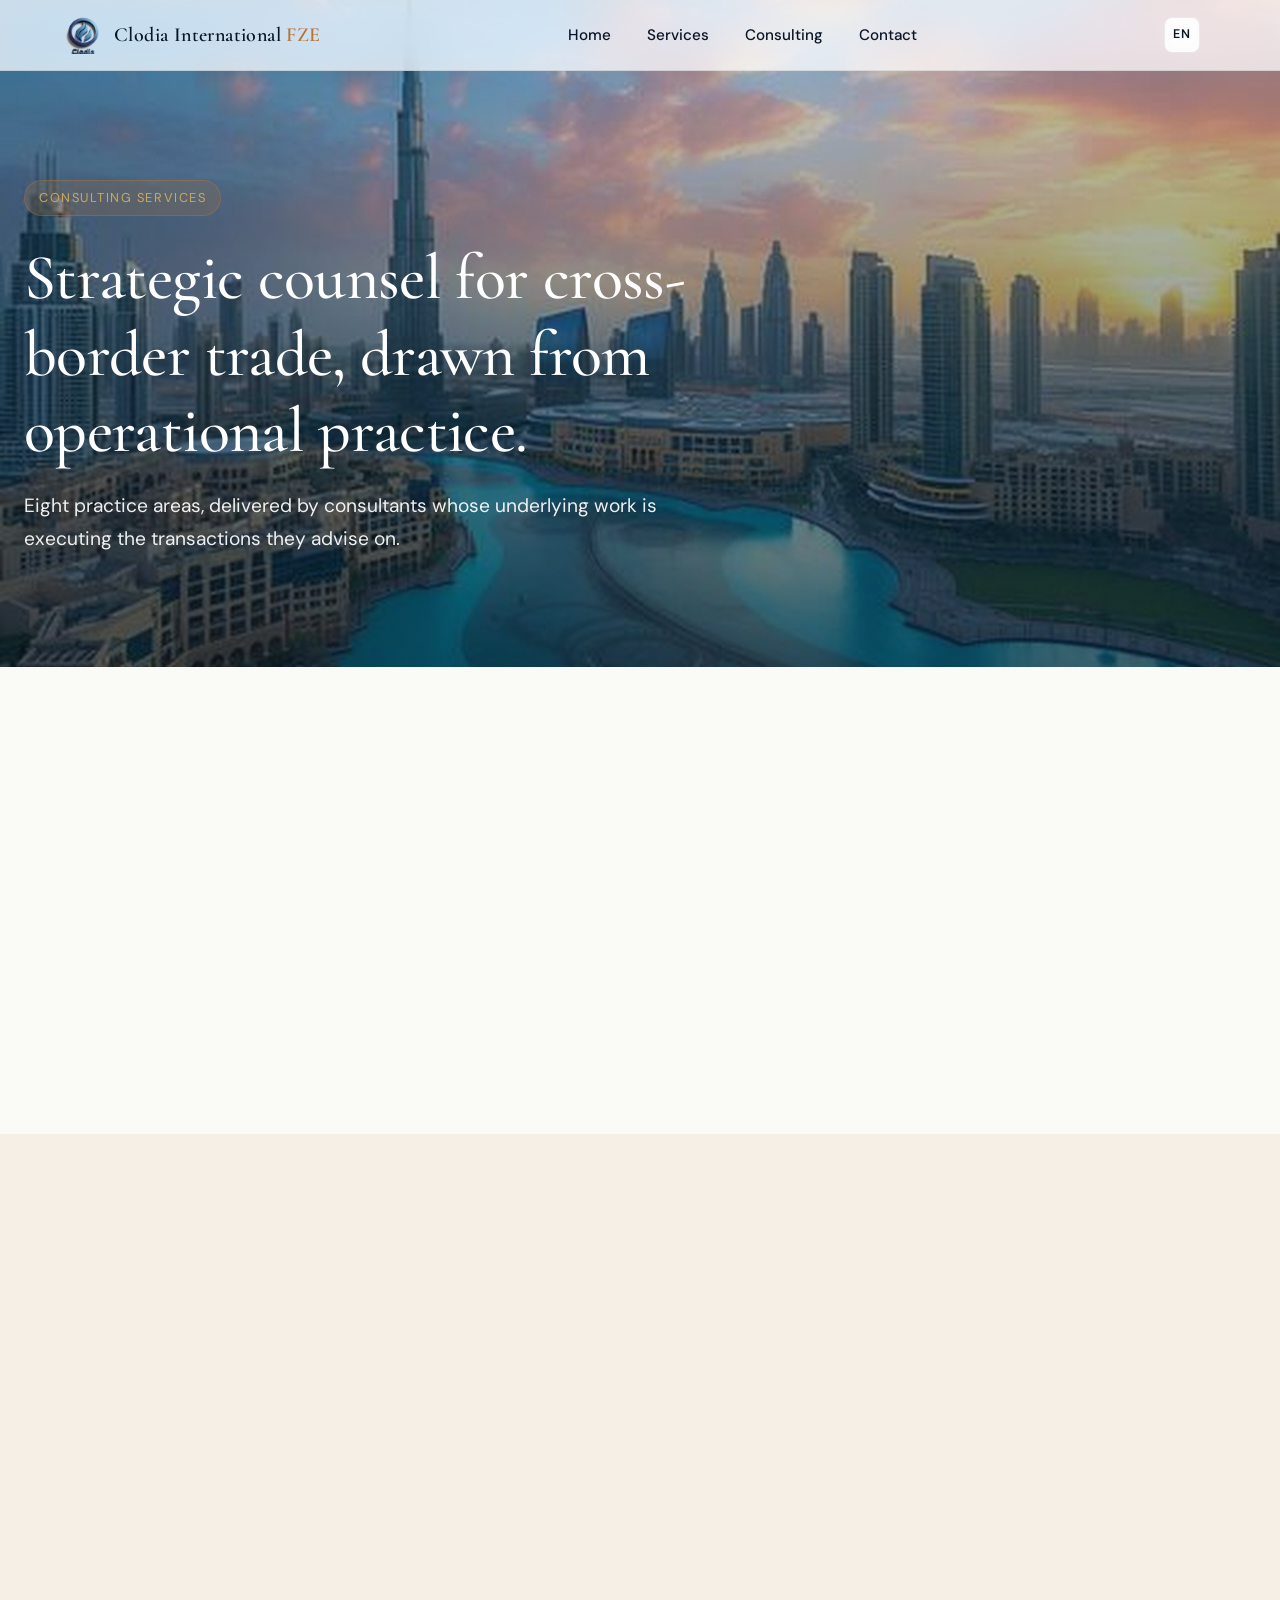
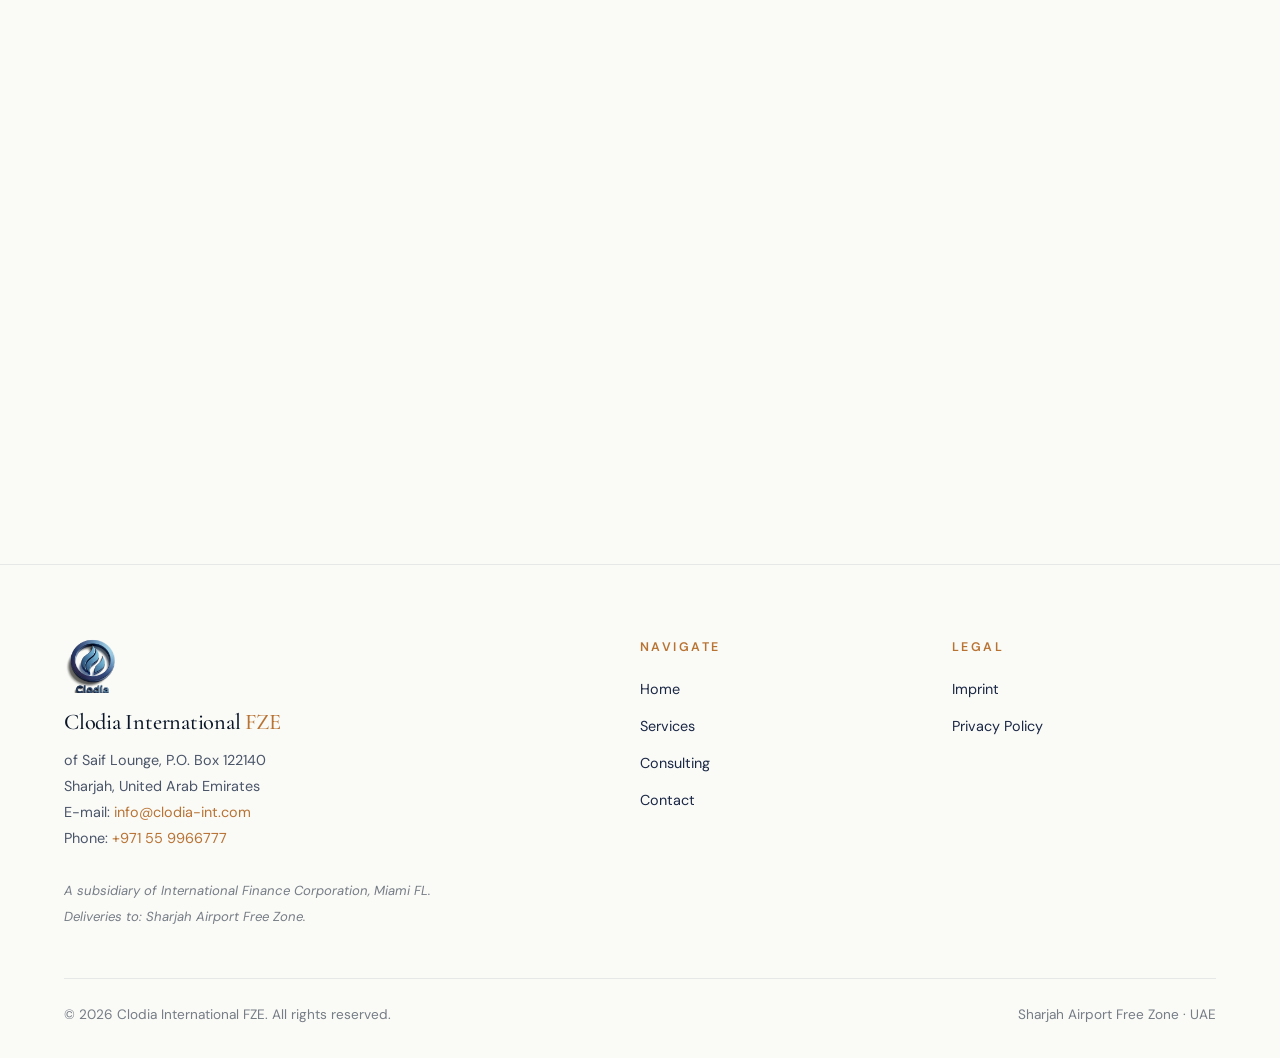
==== commit 18e89b6a: "feat(i18n): 14 languages with RTL, runtime switcher in nav Adds English, German, French, Spanish, It" ====
--- a/consulting.html
+++ b/consulting.html
@@ -1,230 +1,211 @@
 <!DOCTYPE html>
+
 <html lang="en">
 <head>
-<meta charset="UTF-8">
-<meta name="viewport" content="width=device-width, initial-scale=1.0">
-<title>Consulting — Clodia International FZE</title>
-<meta name="description" content="Strategic counsel for cross-border trade, drawn from operational practice. Eight practice areas delivered by consultants whose underlying work is executing the transactions they advise on.">
-<meta name="theme-color" content="#0a1628">
-<meta name="robots" content="index, follow">
-<link rel="canonical" href="https://www.clodia-int.com/consulting.html">
-
-<meta property="og:type" content="website">
-<meta property="og:url" content="https://www.clodia-int.com/consulting.html">
-<meta property="og:title" content="Consulting — Clodia International FZE">
-<meta property="og:description" content="Eight practice areas, delivered by consultants whose underlying work is executing the transactions they advise on.">
-<meta property="og:image" content="https://www.clodia-int.com/assets/images/og-image.jpg">
-
-<link rel="apple-touch-icon" sizes="180x180" href="/assets/icons/apple-touch-icon.png">
-<link rel="manifest" href="/site.webmanifest">
-
-<link rel="preconnect" href="https://fonts.googleapis.com">
-<link rel="preconnect" href="https://fonts.gstatic.com" crossorigin>
-<link href="https://fonts.googleapis.com/css2?family=Cormorant+Garamond:wght@400;500;600;700&family=DM+Sans:wght@400;500;600;700&display=swap" rel="stylesheet">
-<link rel="stylesheet" href="/assets/css/styles-v2.css">
+<meta charset="utf-8"/>
+<meta content="width=device-width, initial-scale=1.0" name="viewport"/>
+<title data-i18n="consulting.001.consulting_clodia_intern">Consulting — Clodia International FZE</title>
+<meta content="Strategic counsel for cross-border trade, drawn from operational practice. Eight practice areas delivered by consultants whose underlying work is executing the transactions they advise on." data-i18n="consulting.002.strategic_counsel_for_cr" data-i18n-attr="content" name="description"/>
+<meta content="#0a1628" name="theme-color"/>
+<meta content="index, follow" name="robots"/>
+<link href="https://www.clodia-int.com/consulting.html" rel="canonical"/>
+<meta content="website" property="og:type"/>
+<meta content="https://www.clodia-int.com/consulting.html" property="og:url"/>
+<meta content="Consulting — Clodia International FZE" property="og:title"/>
+<meta content="Eight practice areas, delivered by consultants whose underlying work is executing the transactions they advise on." property="og:description"/>
+<meta content="https://www.clodia-int.com/assets/images/og-image.jpg" property="og:image"/>
+<link href="/assets/icons/apple-touch-icon.png" rel="apple-touch-icon" sizes="180x180"/>
+<link href="/site.webmanifest" rel="manifest"/>
+<link href="https://fonts.googleapis.com" rel="preconnect"/>
+<link crossorigin="" href="https://fonts.gstatic.com" rel="preconnect"/>
+<link href="https://fonts.googleapis.com/css2?family=Cormorant+Garamond:wght@400;500;600;700&amp;family=DM+Sans:wght@400;500;600;700&amp;display=swap" rel="stylesheet"/>
+<link href="/assets/css/styles-v3.css" rel="stylesheet"/>
 </head>
 <body>
-
 <nav class="nav">
-  <div class="nav-inner">
-    <a href="/" class="nav-brand">
-      <img src="/assets/icons/logo.png" alt="Clodia International FZE">
-      <span>Clodia International <em style="font-style:normal;color:var(--copper)">FZE</em></span>
-    </a>
-    <button class="nav-toggle" aria-label="Toggle menu"><span></span><span></span><span></span></button>
-    <ul class="nav-links">
-      <li><a href="/index.html">Home</a></li>
-      <li><a href="/services.html">Services</a></li>
-      <li><a href="/consulting.html">Consulting</a></li>
-      <li><a href="/contact.html">Contact</a></li>
-    </ul>
-  </div>
+<div class="nav-inner">
+<a class="nav-brand" href="/">
+<img alt="Clodia International FZE" src="/assets/icons/logo.png"/>
+<span data-i18n="index.003.clodia_international_fze" data-i18n-html="1">Clodia International <em style="font-style:normal;color:var(--copper)">FZE</em></span>
+</a>
+<button aria-label="Toggle menu" class="nav-toggle"><span></span><span></span><span></span></button>
+<ul class="nav-links">
+<li data-i18n="index.004.home" data-i18n-html="1"><a href="/index.html">Home</a></li>
+<li data-i18n="index.005.services" data-i18n-html="1"><a href="/services.html">Services</a></li>
+<li data-i18n="index.006.consulting" data-i18n-html="1"><a href="/consulting.html">Consulting</a></li>
+<li data-i18n="index.007.contact" data-i18n-html="1"><a href="/contact.html">Contact</a></li>
+</ul>
+</div>
 </nav>
-
 <header class="hero" style="min-height:60vh">
-  <div class="hero-media">
-    <img src="/assets/images/consulting.jpg" alt="Strategic consulting">
-  </div>
-  <div class="hero-content">
-    <span class="hero-badge">Consulting Services</span>
-    <h1>Strategic counsel for cross-border trade, drawn from operational practice.</h1>
-    <p>Eight practice areas, delivered by consultants whose underlying work is executing the transactions they advise on.</p>
-  </div>
+<div class="hero-media">
+<img alt="Strategic consulting" src="/assets/images/consulting.jpg"/>
+</div>
+<div class="hero-content">
+<span class="hero-badge" data-i18n="consulting.003.consulting_services" data-i18n-html="1">Consulting Services</span>
+<h1 data-i18n="consulting.004.strategic_counsel_for_cr" data-i18n-html="1">Strategic counsel for cross-border trade, drawn from operational practice.</h1>
+<p data-i18n="consulting.005.eight_practice_areas_del" data-i18n-html="1">Eight practice areas, delivered by consultants whose underlying work is executing the transactions they advise on.</p>
+</div>
 </header>
-
 <section class="section-light">
-  <div class="container-narrow reveal">
-    <span class="eyebrow">Overview</span>
-    <h2 class="section-title">Counsel grounded in execution.</h2>
-    <p class="section-lead">Our consulting work is not a second business. It is the formalisation of capability built through operating the group's own trade, compliance, and banking infrastructure. Counterparties retain us because we do the work we advise on. Eight practice areas. One underlying approach: commercial realism before theoretical completeness.</p>
-  </div>
-</section>
-
+<div class="container-narrow reveal">
+<span class="eyebrow" data-i18n="services.005.overview" data-i18n-html="1">Overview</span>
+<h2 class="section-title" data-i18n="consulting.006.counsel_grounded_in_exec" data-i18n-html="1">Counsel grounded in execution.</h2>
+<p class="section-lead" data-i18n="consulting.007.our_consulting_work_is_n" data-i18n-html="1">Our consulting work is not a second business. It is the formalisation of capability built through operating the group's own trade, compliance, and banking infrastructure. Counterparties retain us because we do the work we advise on. Eight practice areas. One underlying approach: commercial realism before theoretical completeness.</p>
+</div>
+</section>
 <section class="section-cream">
-  <div class="container">
-
-    <article class="service-block reveal">
-      <h3><span class="num">01</span> Trade and Market Entry</h3>
-      <div class="service-items">
-        <div class="service-item"><strong>Market research</strong><p>Analysis of market structure, competitive landscape, demand pattern, and regulatory constraint in target jurisdictions. Findings are commercially actionable, not descriptive.</p></div>
-        <div class="service-item"><strong>Feasibility</strong><p>Cost modelling, risk mapping, and regulatory screening before capital is committed. Feasibility work that produces a recommendation, not a menu.</p></div>
-        <div class="service-item"><strong>Market entry strategy</strong><p>Market selection, entry mode (direct, joint venture, acquisition, licensing), localisation, and phased roll-out. The operative question is always which mode survives the first shock, not which mode looks cleanest in slide form.</p></div>
-        <div class="service-item"><strong>Regulatory compliance</strong><p>Local law, standards, licensing, and ongoing compliance obligation. We identify the regulatory cost of operating, not only the cost of entering.</p></div>
-      </div>
-    </article>
-
-    <article class="service-block reveal">
-      <h3><span class="num">02</span> Supply Chain and Logistics</h3>
-      <div class="service-items">
-        <div class="service-item"><strong>Optimisation</strong><p>Flow analysis, cost reduction, bottleneck elimination. Costed recommendations rather than process diagrams.</p></div>
-        <div class="service-item"><strong>Planning and management</strong><p>Warehousing, transportation, inventory, and last-mile distribution. Advisory work that produces a plan capable of execution by the client, not only by us.</p></div>
-        <div class="service-item"><strong>Risk management</strong><p>Identification of supply chain fragility and the contingency structures that mitigate it. Concentration risk at suppliers, routes, and currencies receives separate attention from generic disruption risk.</p></div>
-        <div class="service-item"><strong>ESG and sustainability</strong><p>Integration of Environmental, Social, and Governance requirements into procurement and logistics, with particular attention to CAHRA exposure and reportable supply chain disclosure.</p></div>
-      </div>
-    </article>
-
-    <article class="service-block reveal">
-      <h3><span class="num">03</span> Financial Advisory and Risk Management</h3>
-      <div class="service-items">
-        <div class="service-item"><strong>Planning and analysis</strong><p>Financial modelling aligned to the operative commercial decision, not the quarterly cycle.</p></div>
-        <div class="service-item"><strong>Investment advisory</strong><p>Asset allocation, opportunity evaluation, and capital deployment structures for counterparties operating across multiple jurisdictions.</p></div>
-        <div class="service-item"><strong>Currency risk</strong><p>Hedging structures to mitigate exchange-rate volatility, particularly for counterparties with revenue and cost in mismatched currency pairs.</p></div>
-        <div class="service-item"><strong>Due diligence</strong><p>Financial, operational, and compliance diligence before investment or partnership. The purpose is to find what a seller would prefer a buyer not to find.</p></div>
-      </div>
-    </article>
-
-    <article class="service-block reveal">
-      <h3><span class="num">04</span> Commodity Trading and Procurement</h3>
-      <div class="service-items">
-        <div class="service-item"><strong>Strategic sourcing</strong><p>Supplier identification, negotiation, and cost reduction across regulated and unregulated categories.</p></div>
-        <div class="service-item"><strong>Market analysis</strong><p>Price movement, supply-demand dynamics, and the geopolitical factors that actually move commodity prices. Generic macro commentary is excluded.</p></div>
-        <div class="service-item"><strong>Contract management</strong><p>Drafting, negotiation, and ongoing management of supply contracts in compliance with international trade law.</p></div>
-        <div class="service-item"><strong>Risk mitigation</strong><p>Hedging strategies for price volatility, structural solutions for single-route exposure, and geopolitical risk attribution where it materially affects pricing.</p></div>
-      </div>
-    </article>
-
-    <article class="service-block reveal">
-      <h3><span class="num">05</span> Corporate Strategy and Business Development</h3>
-      <div class="service-items">
-        <div class="service-item"><strong>Strategic planning</strong><p>Vision, objectives, and execution path. Plans that survive the first board review and the first operational quarter.</p></div>
-        <div class="service-item"><strong>Business model innovation</strong><p>Model redesign where the existing model is structurally incompatible with the market the business operates in.</p></div>
-        <div class="service-item"><strong>Mergers and acquisitions</strong><p>Target identification, valuation, transaction structuring, negotiation, and post-merger integration. Advisory across the full transaction arc, not only the signing room.</p></div>
-        <div class="service-item"><strong>Global expansion</strong><p>Market selection, entry strategy, and cross-border operation for groups extending beyond domestic jurisdiction.</p></div>
-      </div>
-    </article>
-
-    <article class="service-block reveal">
-      <h3><span class="num">06</span> Compliance and Regulatory</h3>
-      <div class="service-items">
-        <div class="service-item"><strong>Customs and trade</strong><p>Documentation, tariff classification, and customs procedure across origin and destination regimes.</p></div>
-        <div class="service-item"><strong>AML and sanctions</strong><p>Risk assessment, audit, and training against the full sanctions architecture: UN, EU, OFAC, UAE, and jurisdiction-specific restrictions relevant to the client.</p></div>
-        <div class="service-item"><strong>Corporate governance</strong><p>Board architecture, committee structure, and reporting line design aligned to the client's actual regulatory obligation.</p></div>
-        <div class="service-item"><strong>Data protection</strong><p>GDPR, CCPA, and sector-specific data protection regulation. Compliance structured to the client's data footprint, not to the regulation in the abstract.</p></div>
-      </div>
-    </article>
-
-    <article class="service-block reveal">
-      <h3><span class="num">07</span> IT and Digital Transformation</h3>
-      <div class="service-items">
-        <div class="service-item"><strong>Digital strategy</strong><p>Identification of operational functions where automation produces commercial return, and those where it does not.</p></div>
-        <div class="service-item"><strong>Infrastructure</strong><p>Cloud architecture, cybersecurity posture, and network design. Security treated as a risk function, not a checklist.</p></div>
-        <div class="service-item"><strong>E-commerce</strong><p>Platform selection, development, and digital marketing aligned to the client's actual sales funnel.</p></div>
-        <div class="service-item"><strong>Data analytics</strong><p>Analytics that inform decisions. Dashboard proliferation that does not inform decisions is the more common outcome. We structure for the first.</p></div>
-      </div>
-    </article>
-
-    <article class="service-block reveal">
-      <h3><span class="num">08</span> Human Capital and Organisational Development</h3>
-      <div class="service-items">
-        <div class="service-item"><strong>Talent</strong><p>Recruitment, leadership development, and succession. The point is to retain the people whose loss would materially affect the business.</p></div>
-        <div class="service-item"><strong>Organisational design</strong><p>Structure, role definition, process re-engineering. Work that produces efficiency rather than re-organisation for its own sake.</p></div>
-        <div class="service-item"><strong>Change management</strong><p>Execution through organisational transition: the gap between announced strategy and operational reality.</p></div>
-        <div class="service-item"><strong>Corporate training</strong><p>Customised programmes in leadership, compliance, and digital capability. Training linked to measurable operational outcome.</p></div>
-      </div>
-    </article>
-
-  </div>
-</section>
-
+<div class="container">
+<article class="service-block reveal">
+<h3 data-i18n="consulting.008.01_trade_and_market_entr" data-i18n-html="1"><span class="num">01</span> Trade and Market Entry</h3>
+<div class="service-items">
+<div class="service-item"><strong>Market research</strong><p data-i18n="consulting.009.analysis_of_market_struc" data-i18n-html="1">Analysis of market structure, competitive landscape, demand pattern, and regulatory constraint in target jurisdictions. Findings are commercially actionable, not descriptive.</p></div>
+<div class="service-item"><strong>Feasibility</strong><p data-i18n="consulting.010.cost_modelling_risk_mapp" data-i18n-html="1">Cost modelling, risk mapping, and regulatory screening before capital is committed. Feasibility work that produces a recommendation, not a menu.</p></div>
+<div class="service-item"><strong>Market entry strategy</strong><p data-i18n="consulting.011.market_selection_entry_m" data-i18n-html="1">Market selection, entry mode (direct, joint venture, acquisition, licensing), localisation, and phased roll-out. The operative question is always which mode survives the first shock, not which mode looks cleanest in slide form.</p></div>
+<div class="service-item"><strong>Regulatory compliance</strong><p data-i18n="consulting.012.local_law_standards_lice" data-i18n-html="1">Local law, standards, licensing, and ongoing compliance obligation. We identify the regulatory cost of operating, not only the cost of entering.</p></div>
+</div>
+</article>
+<article class="service-block reveal">
+<h3 data-i18n="consulting.013.02_supply_chain_and_logi" data-i18n-html="1"><span class="num">02</span> Supply Chain and Logistics</h3>
+<div class="service-items">
+<div class="service-item"><strong>Optimisation</strong><p data-i18n="consulting.014.flow_analysis_cost_reduc" data-i18n-html="1">Flow analysis, cost reduction, bottleneck elimination. Costed recommendations rather than process diagrams.</p></div>
+<div class="service-item"><strong>Planning and management</strong><p data-i18n="consulting.015.warehousing_transportati" data-i18n-html="1">Warehousing, transportation, inventory, and last-mile distribution. Advisory work that produces a plan capable of execution by the client, not only by us.</p></div>
+<div class="service-item"><strong>Risk management</strong><p data-i18n="consulting.016.identification_of_supply" data-i18n-html="1">Identification of supply chain fragility and the contingency structures that mitigate it. Concentration risk at suppliers, routes, and currencies receives separate attention from generic disruption risk.</p></div>
+<div class="service-item"><strong>ESG and sustainability</strong><p data-i18n="consulting.017.integration_of_environme" data-i18n-html="1">Integration of Environmental, Social, and Governance requirements into procurement and logistics, with particular attention to CAHRA exposure and reportable supply chain disclosure.</p></div>
+</div>
+</article>
+<article class="service-block reveal">
+<h3 data-i18n="consulting.018.03_financial_advisory_an" data-i18n-html="1"><span class="num">03</span> Financial Advisory and Risk Management</h3>
+<div class="service-items">
+<div class="service-item"><strong>Planning and analysis</strong><p data-i18n="consulting.019.financial_modelling_alig" data-i18n-html="1">Financial modelling aligned to the operative commercial decision, not the quarterly cycle.</p></div>
+<div class="service-item"><strong>Investment advisory</strong><p data-i18n="consulting.020.asset_allocation_opportu" data-i18n-html="1">Asset allocation, opportunity evaluation, and capital deployment structures for counterparties operating across multiple jurisdictions.</p></div>
+<div class="service-item"><strong>Currency risk</strong><p data-i18n="consulting.021.hedging_structures_to_mi" data-i18n-html="1">Hedging structures to mitigate exchange-rate volatility, particularly for counterparties with revenue and cost in mismatched currency pairs.</p></div>
+<div class="service-item"><strong>Due diligence</strong><p data-i18n="consulting.022.financial_operational_an" data-i18n-html="1">Financial, operational, and compliance diligence before investment or partnership. The purpose is to find what a seller would prefer a buyer not to find.</p></div>
+</div>
+</article>
+<article class="service-block reveal">
+<h3 data-i18n="consulting.023.04_commodity_trading_and" data-i18n-html="1"><span class="num">04</span> Commodity Trading and Procurement</h3>
+<div class="service-items">
+<div class="service-item"><strong>Strategic sourcing</strong><p data-i18n="consulting.024.supplier_identification" data-i18n-html="1">Supplier identification, negotiation, and cost reduction across regulated and unregulated categories.</p></div>
+<div class="service-item"><strong>Market analysis</strong><p data-i18n="consulting.025.price_movement_supply_de" data-i18n-html="1">Price movement, supply-demand dynamics, and the geopolitical factors that actually move commodity prices. Generic macro commentary is excluded.</p></div>
+<div class="service-item"><strong>Contract management</strong><p data-i18n="consulting.026.drafting_negotiation_and" data-i18n-html="1">Drafting, negotiation, and ongoing management of supply contracts in compliance with international trade law.</p></div>
+<div class="service-item"><strong>Risk mitigation</strong><p data-i18n="consulting.027.hedging_strategies_for_p" data-i18n-html="1">Hedging strategies for price volatility, structural solutions for single-route exposure, and geopolitical risk attribution where it materially affects pricing.</p></div>
+</div>
+</article>
+<article class="service-block reveal">
+<h3 data-i18n="consulting.028.05_corporate_strategy_an" data-i18n-html="1"><span class="num">05</span> Corporate Strategy and Business Development</h3>
+<div class="service-items">
+<div class="service-item"><strong>Strategic planning</strong><p data-i18n="consulting.029.vision_objectives_and_ex" data-i18n-html="1">Vision, objectives, and execution path. Plans that survive the first board review and the first operational quarter.</p></div>
+<div class="service-item"><strong>Business model innovation</strong><p data-i18n="consulting.030.model_redesign_where_the" data-i18n-html="1">Model redesign where the existing model is structurally incompatible with the market the business operates in.</p></div>
+<div class="service-item"><strong>Mergers and acquisitions</strong><p data-i18n="consulting.031.target_identification_va" data-i18n-html="1">Target identification, valuation, transaction structuring, negotiation, and post-merger integration. Advisory across the full transaction arc, not only the signing room.</p></div>
+<div class="service-item"><strong>Global expansion</strong><p data-i18n="consulting.032.market_selection_entry_s" data-i18n-html="1">Market selection, entry strategy, and cross-border operation for groups extending beyond domestic jurisdiction.</p></div>
+</div>
+</article>
+<article class="service-block reveal">
+<h3 data-i18n="consulting.033.06_compliance_and_regula" data-i18n-html="1"><span class="num">06</span> Compliance and Regulatory</h3>
+<div class="service-items">
+<div class="service-item"><strong>Customs and trade</strong><p data-i18n="consulting.034.documentation_tariff_cla" data-i18n-html="1">Documentation, tariff classification, and customs procedure across origin and destination regimes.</p></div>
+<div class="service-item"><strong>AML and sanctions</strong><p data-i18n="consulting.035.risk_assessment_audit_an" data-i18n-html="1">Risk assessment, audit, and training against the full sanctions architecture: UN, EU, OFAC, UAE, and jurisdiction-specific restrictions relevant to the client.</p></div>
+<div class="service-item"><strong>Corporate governance</strong><p data-i18n="consulting.036.board_architecture_commi" data-i18n-html="1">Board architecture, committee structure, and reporting line design aligned to the client's actual regulatory obligation.</p></div>
+<div class="service-item"><strong>Data protection</strong><p data-i18n="consulting.037.gdpr_ccpa_and_sector_spe" data-i18n-html="1">GDPR, CCPA, and sector-specific data protection regulation. Compliance structured to the client's data footprint, not to the regulation in the abstract.</p></div>
+</div>
+</article>
+<article class="service-block reveal">
+<h3 data-i18n="consulting.038.07_it_and_digital_transf" data-i18n-html="1"><span class="num">07</span> IT and Digital Transformation</h3>
+<div class="service-items">
+<div class="service-item"><strong>Digital strategy</strong><p data-i18n="consulting.039.identification_of_operat" data-i18n-html="1">Identification of operational functions where automation produces commercial return, and those where it does not.</p></div>
+<div class="service-item"><strong>Infrastructure</strong><p data-i18n="consulting.040.cloud_architecture_cyber" data-i18n-html="1">Cloud architecture, cybersecurity posture, and network design. Security treated as a risk function, not a checklist.</p></div>
+<div class="service-item"><strong>E-commerce</strong><p data-i18n="consulting.041.platform_selection_devel" data-i18n-html="1">Platform selection, development, and digital marketing aligned to the client's actual sales funnel.</p></div>
+<div class="service-item"><strong>Data analytics</strong><p data-i18n="consulting.042.analytics_that_inform_de" data-i18n-html="1">Analytics that inform decisions. Dashboard proliferation that does not inform decisions is the more common outcome. We structure for the first.</p></div>
+</div>
+</article>
+<article class="service-block reveal">
+<h3 data-i18n="consulting.043.08_human_capital_and_org" data-i18n-html="1"><span class="num">08</span> Human Capital and Organisational Development</h3>
+<div class="service-items">
+<div class="service-item"><strong>Talent</strong><p data-i18n="consulting.044.recruitment_leadership_d" data-i18n-html="1">Recruitment, leadership development, and succession. The point is to retain the people whose loss would materially affect the business.</p></div>
+<div class="service-item"><strong>Organisational design</strong><p data-i18n="consulting.045.structure_role_definitio" data-i18n-html="1">Structure, role definition, process re-engineering. Work that produces efficiency rather than re-organisation for its own sake.</p></div>
+<div class="service-item"><strong>Change management</strong><p data-i18n="consulting.046.execution_through_organi" data-i18n-html="1">Execution through organisational transition: the gap between announced strategy and operational reality.</p></div>
+<div class="service-item"><strong>Corporate training</strong><p data-i18n="consulting.047.customised_programmes_in" data-i18n-html="1">Customised programmes in leadership, compliance, and digital capability. Training linked to measurable operational outcome.</p></div>
+</div>
+</article>
+</div>
+</section>
 <section class="section-navy">
-  <div class="container">
-    <div class="reveal">
-      <span class="eyebrow" style="color:var(--copper-light)">Why Clodia for Consulting</span>
-      <h2 class="section-title" style="color:var(--white)">What counterparties actually retain.</h2>
-    </div>
-    <ul class="lead-list reveal" style="margin-top:40px">
-      <li data-num="01" style="color:rgba(255,255,255,0.85);border-color:rgba(255,255,255,0.12)"><strong style="color:var(--white)">Operational basis.</strong> Our consulting rests on the group's own trade and compliance practice. We advise counterparties on what we do daily for ourselves.</li>
-      <li data-num="02" style="color:rgba(255,255,255,0.85);border-color:rgba(255,255,255,0.12)"><strong style="color:var(--white)">Customised work.</strong> Engagement design aligned to the client's commercial question. Standard frameworks are used where they apply. Fresh work is produced where they do not.</li>
-      <li data-num="03" style="color:rgba(255,255,255,0.85);border-color:rgba(255,255,255,0.12)"><strong style="color:var(--white)">Delivery record.</strong> Retention after the first engagement is the operative measure. Our rate on that measure is the reason we do not advertise it.</li>
-      <li data-num="04" style="color:rgba(255,255,255,0.85);border-color:rgba(255,255,255,0.12)"><strong style="color:var(--white)">Client-centric approach.</strong> Close engagement with client leadership throughout. Findings are delivered for action, not for documentation.</li>
-    </ul>
-  </div>
-</section>
-
+<div class="container">
+<div class="reveal">
+<span class="eyebrow" data-i18n="consulting.048.why_clodia_for_consultin" data-i18n-html="1" style="color:var(--copper-light)">Why Clodia for Consulting</span>
+<h2 class="section-title" data-i18n="consulting.049.what_counterparties_actu" data-i18n-html="1" style="color:var(--white)">What counterparties actually retain.</h2>
+</div>
+<ul class="lead-list reveal" style="margin-top:40px">
+<li data-i18n="consulting.050.operational_basis_our_co" data-i18n-html="1" data-num="01" style="color:rgba(255,255,255,0.85);border-color:rgba(255,255,255,0.12)"><strong style="color:var(--white)">Operational basis.</strong> Our consulting rests on the group's own trade and compliance practice. We advise counterparties on what we do daily for ourselves.</li>
+<li data-i18n="consulting.051.customised_work_engageme" data-i18n-html="1" data-num="02" style="color:rgba(255,255,255,0.85);border-color:rgba(255,255,255,0.12)"><strong style="color:var(--white)">Customised work.</strong> Engagement design aligned to the client's commercial question. Standard frameworks are used where they apply. Fresh work is produced where they do not.</li>
+<li data-i18n="consulting.052.delivery_record_retentio" data-i18n-html="1" data-num="03" style="color:rgba(255,255,255,0.85);border-color:rgba(255,255,255,0.12)"><strong style="color:var(--white)">Delivery record.</strong> Retention after the first engagement is the operative measure. Our rate on that measure is the reason we do not advertise it.</li>
+<li data-i18n="consulting.053.client_centric_approach" data-i18n-html="1" data-num="04" style="color:rgba(255,255,255,0.85);border-color:rgba(255,255,255,0.12)"><strong style="color:var(--white)">Client-centric approach.</strong> Close engagement with client leadership throughout. Findings are delivered for action, not for documentation.</li>
+</ul>
+</div>
+</section>
 <section class="section-light" id="enquire">
-  <div class="container-narrow">
-    <div class="reveal text-center" style="margin-bottom:40px">
-      <span class="eyebrow">Enquire</span>
-      <h2 class="section-title">Describe the problem.</h2>
-      <p class="section-lead" style="margin-left:auto;margin-right:auto">A brief outline of the commercial question. We respond with a scoped engagement proposal.</p>
-    </div>
-    <form class="form-wrap reveal" data-form="contact" name="contact-consulting" method="POST" data-netlify="true" netlify-honeypot="bot-field">
-      <input type="hidden" name="form-name" value="contact-consulting">
-        <input type="hidden" name="subject" value="Clodia site — Consulting enquiry">
-      <p style="display:none"><label>Do not fill: <input name="bot-field"></label></p>
-      <div class="form-grid">
-        <div class="form-field"><label for="name">Name</label><input type="text" id="name" name="name"></div>
-        <div class="form-field"><label for="email">Email address *</label><input type="email" id="email" name="email" required></div>
-        <div class="form-field"><label for="phone">Phone number</label><input type="tel" id="phone" name="phone"></div>
-        <div class="form-field full"><label for="message">Message *</label><textarea id="message" name="message" required></textarea></div>
-      </div>
-      <label class="form-consent">
-        <input type="checkbox" name="consent" required>
-        <span>By submitting, I agree that the personal data entered will be processed for the purpose of handling the enquiry. Consent may be revoked at any time by post or e-mail. Our <a href="/privacy.html" style="color:var(--copper);text-decoration:underline">privacy policy</a> applies.</span>
-      </label>
-      <button type="submit" class="btn btn-primary btn-arrow">Submit</button>
-    </form>
-  </div>
-</section>
-
+<div class="container-narrow">
+<div class="reveal text-center" style="margin-bottom:40px">
+<span class="eyebrow" data-i18n="services.038.enquire" data-i18n-html="1">Enquire</span>
+<h2 class="section-title" data-i18n="consulting.054.describe_the_problem" data-i18n-html="1">Describe the problem.</h2>
+<p class="section-lead" data-i18n="consulting.055.a_brief_outline_of_the_c" data-i18n-html="1" style="margin-left:auto;margin-right:auto">A brief outline of the commercial question. We respond with a scoped engagement proposal.</p>
+</div>
+<form class="form-wrap reveal" data-form="contact" data-netlify="true" method="POST" name="contact-consulting" netlify-honeypot="bot-field">
+<input name="form-name" type="hidden" value="contact-consulting"/>
+<input name="subject" type="hidden" value="Clodia site — Consulting enquiry"/>
+<p data-i18n="services.040.do_not_fill" data-i18n-html="1" style="display:none"><label>Do not fill: <input name="bot-field"/></label></p>
+<div class="form-grid">
+<div class="form-field"><label data-i18n="services.041.name" data-i18n-html="1" for="name">Name</label><input id="name" name="name" type="text"/></div>
+<div class="form-field"><label data-i18n="services.042.email_address" data-i18n-html="1" for="email">Email address *</label><input id="email" name="email" required="" type="email"/></div>
+<div class="form-field"><label data-i18n="services.043.phone_number" data-i18n-html="1" for="phone">Phone number</label><input id="phone" name="phone" type="tel"/></div>
+<div class="form-field full"><label data-i18n="services.044.message" data-i18n-html="1" for="message">Message *</label><textarea id="message" name="message" required=""></textarea></div>
+</div>
+<label class="form-consent" data-i18n="services.045.by_submitting_i_agree_th" data-i18n-html="1">
+<input name="consent" required="" type="checkbox"/>
+<span>By submitting, I agree that the personal data entered will be processed for the purpose of handling the enquiry. Consent may be revoked at any time by post or e-mail. Our <a href="/privacy.html" style="color:var(--copper);text-decoration:underline">privacy policy</a> applies.</span>
+</label>
+<button class="btn btn-primary btn-arrow" data-i18n="services.046.submit" data-i18n-html="1" type="submit">Submit</button>
+</form>
+</div>
+</section>
 <footer>
-  <div class="container">
-    <div class="footer-grid">
-      <div class="footer-brand">
-        <img src="/assets/icons/logo.png" alt="Clodia International FZE">
-        <h4>Clodia International FZE</h4>
-        <p>
-          of Saif Lounge, P.O. Box 122140<br>
-          Sharjah, United Arab Emirates<br>
-          E-mail: <a href="mailto:info@clodia-int.com">info@clodia-int.com</a><br>
-          Phone: <a href="tel:+971559966777">+971 55 9966777</a><br><br>
-          <em style="color:rgba(10,22,40,0.55);font-size:0.82rem">A subsidiary of International Finance Corporation, Miami FL.<br>Deliveries to: Sharjah Airport Free Zone.</em>
-        </p>
-      </div>
-      <div class="footer-col">
-        <h5>Navigate</h5>
-        <ul>
-          <li><a href="/index.html">Home</a></li>
-          <li><a href="/services.html">Services</a></li>
-          <li><a href="/consulting.html">Consulting</a></li>
-          <li><a href="/contact.html">Contact</a></li>
-        </ul>
-      </div>
-      <div class="footer-col">
-        <h5>Legal</h5>
-        <ul>
-          <li><a href="/imprint.html">Imprint</a></li>
-          <li><a href="/privacy.html">Privacy Policy</a></li>
-        </ul>
-      </div>
-    </div>
-    <div class="footer-bottom">
-      <span>© <span data-year>2026</span> Clodia International FZE. All rights reserved.</span>
-      <span>Sharjah Airport Free Zone · UAE</span>
-    </div>
-  </div>
+<div class="container">
+<div class="footer-grid">
+<div class="footer-brand">
+<img alt="Clodia International FZE" src="/assets/icons/logo.png"/>
+<h4 data-i18n="index.003.clodia_international_fze" data-i18n-html="1">Clodia International FZE</h4>
+<p data-i18n="index.043.of_saif_lounge_p_o_box_1" data-i18n-html="1">
+          of Saif Lounge, P.O. Box 122140<br/>
+          Sharjah, United Arab Emirates<br/>
+          E-mail: <a href="mailto:info@clodia-int.com">info@clodia-int.com</a><br/>
+          Phone: <a href="tel:+971559966777">+971 55 9966777</a><br/><br/>
+<em style="color:rgba(10,22,40,0.55);font-size:0.82rem">A subsidiary of International Finance Corporation, Miami FL.<br/>Deliveries to: Sharjah Airport Free Zone.</em>
+</p>
+</div>
+<div class="footer-col">
+<h5 data-i18n="index.044.navigate" data-i18n-html="1">Navigate</h5>
+<ul>
+<li data-i18n="index.004.home" data-i18n-html="1"><a href="/index.html">Home</a></li>
+<li data-i18n="index.005.services" data-i18n-html="1"><a href="/services.html">Services</a></li>
+<li data-i18n="index.006.consulting" data-i18n-html="1"><a href="/consulting.html">Consulting</a></li>
+<li data-i18n="index.007.contact" data-i18n-html="1"><a href="/contact.html">Contact</a></li>
+</ul>
+</div>
+<div class="footer-col">
+<h5 data-i18n="index.045.legal" data-i18n-html="1">Legal</h5>
+<ul>
+<li data-i18n="index.046.imprint" data-i18n-html="1"><a href="/imprint.html">Imprint</a></li>
+<li data-i18n="index.047.privacy_policy" data-i18n-html="1"><a href="/privacy.html">Privacy Policy</a></li>
+</ul>
+</div>
+</div>
+<div class="footer-bottom">
+<span data-i18n="index.048.2026_clodia_internation" data-i18n-html="1">© <span data-year="">2026</span> Clodia International FZE. All rights reserved.</span>
+<span data-i18n="index.049.sharjah_airport_free_zon" data-i18n-html="1">Sharjah Airport Free Zone · UAE</span>
+</div>
+</div>
 </footer>
-
-<script src="/assets/js/script-v1.js" defer></script>
+<script defer="" src="/assets/js/script-v2.js"></script>
 </body>
 </html>
--- a/assets/css/styles-v3.css
+++ b/assets/css/styles-v3.css
@@ -0,0 +1,742 @@
+/* ==========================================================================
+   Clodia International FZE - Global Stylesheet
+   Palette: Navy #0a1628, Copper #B87333, Cream #F5EFE6, Ivory #FAFAF7
+   Fonts: Cormorant Garamond (display), DM Sans (body)
+   ========================================================================== */
+
+:root {
+  --navy: #0a1628;
+  --navy-deep: #050b18;
+  --navy-soft: #1a2744;
+  --copper: #B87333;
+  --copper-light: #C9A961;
+  --copper-dark: #8a5426;
+  --cream: #F5EFE6;
+  --ivory: #FAFAF7;
+  --white: #ffffff;
+  --text: #1a1a1a;
+  --text-soft: #4a5568;
+  --border: rgba(10, 22, 40, 0.08);
+  --shadow-sm: 0 2px 8px rgba(10, 22, 40, 0.06);
+  --shadow-md: 0 8px 24px rgba(10, 22, 40, 0.08);
+  --shadow-lg: 0 20px 60px rgba(10, 22, 40, 0.12);
+  --glass-bg: rgba(255, 255, 255, 0.7);
+  --glass-border: rgba(255, 255, 255, 0.4);
+  --radius: 14px;
+  --radius-lg: 22px;
+  --transition: 0.4s cubic-bezier(0.16, 1, 0.3, 1);
+}
+
+* { margin: 0; padding: 0; box-sizing: border-box; }
+
+html { scroll-behavior: smooth; -webkit-text-size-adjust: 100%; }
+
+body {
+  font-family: 'DM Sans', -apple-system, sans-serif;
+  font-size: 16px;
+  line-height: 1.7;
+  color: var(--text);
+  background: var(--ivory);
+  overflow-x: hidden;
+  -webkit-font-smoothing: antialiased;
+  -moz-osx-font-smoothing: grayscale;
+}
+
+img { max-width: 100%; height: auto; display: block; }
+
+h1, h2, h3, h4 {
+  font-family: 'Cormorant Garamond', Georgia, serif;
+  font-weight: 500;
+  color: var(--navy);
+  line-height: 1.2;
+  letter-spacing: -0.01em;
+}
+
+h1 { font-size: clamp(2.4rem, 5vw, 4rem); font-weight: 500; }
+h2 { font-size: clamp(1.8rem, 3.5vw, 2.6rem); }
+h3 { font-size: clamp(1.3rem, 2.2vw, 1.6rem); font-weight: 600; }
+
+p { margin-bottom: 1rem; }
+
+a {
+  color: var(--navy);
+  text-decoration: none;
+  transition: color var(--transition);
+}
+
+a:hover { color: var(--copper); }
+
+.container {
+  max-width: 1200px;
+  margin: 0 auto;
+  padding: 0 24px;
+}
+
+.container-narrow {
+  max-width: 860px;
+  margin: 0 auto;
+  padding: 0 24px;
+}
+
+/* ============ NAVIGATION ============ */
+.nav {
+  position: fixed;
+  top: 0; left: 0; right: 0;
+  z-index: 100;
+  background: rgba(255, 255, 255, 0.75);
+  backdrop-filter: blur(20px) saturate(180%);
+  -webkit-backdrop-filter: blur(20px) saturate(180%);
+  border-bottom: 1px solid var(--border);
+  transition: all var(--transition);
+}
+
+.nav-inner {
+  max-width: 1200px;
+  margin: 0 auto;
+  padding: 16px 24px;
+  display: flex;
+  align-items: center;
+  justify-content: space-between;
+  gap: 24px;
+}
+
+.nav-brand {
+  display: flex;
+  align-items: center;
+  gap: 12px;
+  font-family: 'Cormorant Garamond', serif;
+  font-size: 1.25rem;
+  font-weight: 600;
+  color: var(--navy);
+  letter-spacing: 0.02em;
+}
+
+.nav-brand img { width: 38px; height: 38px; }
+
+.nav-links {
+  display: flex;
+  list-style: none;
+  gap: 36px;
+  align-items: center;
+}
+
+.nav-links a {
+  font-size: 0.95rem;
+  font-weight: 500;
+  color: var(--navy);
+  position: relative;
+  padding: 6px 0;
+}
+
+.nav-links a::after {
+  content: '';
+  position: absolute;
+  bottom: 0; left: 0;
+  width: 0;
+  height: 2px;
+  background: var(--copper);
+  transition: width var(--transition);
+}
+
+.nav-links a:hover::after,
+.nav-links a.active::after { width: 100%; }
+
+.nav-toggle {
+  display: none;
+  background: none;
+  border: none;
+  width: 32px;
+  height: 32px;
+  cursor: pointer;
+  padding: 0;
+}
+
+.nav-toggle span {
+  display: block;
+  width: 24px;
+  height: 2px;
+  background: var(--navy);
+  margin: 5px auto;
+  transition: all var(--transition);
+}
+
+@media (max-width: 860px) {
+  .nav-toggle { display: block; }
+  .nav-links {
+    position: absolute;
+    top: 100%;
+    left: 0; right: 0;
+    flex-direction: column;
+    background: rgba(255, 255, 255, 0.95);
+    backdrop-filter: blur(20px);
+    padding: 20px 24px;
+    gap: 16px;
+    border-bottom: 1px solid var(--border);
+    transform: translateY(-10px);
+    opacity: 0;
+    pointer-events: none;
+    transition: all var(--transition);
+  }
+  .nav-links.open { transform: translateY(0); opacity: 1; pointer-events: auto; }
+  .nav-brand { font-size: 1.05rem; }
+  .nav-brand img { width: 32px; height: 32px; }
+}
+
+/* ============ HERO ============ */
+.hero {
+  position: relative;
+  min-height: 80vh;
+  padding-top: 80px;
+  display: flex;
+  align-items: center;
+  overflow: hidden;
+}
+
+.hero-media {
+  position: absolute;
+  inset: 0;
+  z-index: 0;
+}
+
+.hero-media img,
+.hero-media video {
+  width: 100%;
+  height: 100%;
+  object-fit: cover;
+}
+
+.hero-media::after {
+  content: '';
+  position: absolute;
+  inset: 0;
+  background: linear-gradient(180deg, rgba(10, 22, 40, 0.2) 0%, rgba(10, 22, 40, 0.6) 100%);
+}
+
+.hero-content {
+  position: relative;
+  z-index: 2;
+  color: var(--white);
+  max-width: 720px;
+  padding: 100px 24px 80px;
+}
+
+.hero-content h1 {
+  color: var(--white);
+  margin-bottom: 20px;
+  animation: fadeUp 1s var(--transition) both;
+}
+
+.hero-content p {
+  font-size: 1.2rem;
+  color: rgba(255, 255, 255, 0.92);
+  margin-bottom: 32px;
+  animation: fadeUp 1s 0.15s var(--transition) both;
+}
+
+.hero-badge {
+  display: inline-block;
+  padding: 6px 14px;
+  background: rgba(184, 115, 51, 0.2);
+  border: 1px solid rgba(184, 115, 51, 0.4);
+  border-radius: 100px;
+  color: var(--copper-light);
+  font-size: 0.8rem;
+  letter-spacing: 0.12em;
+  text-transform: uppercase;
+  margin-bottom: 24px;
+  animation: fadeUp 1s var(--transition) both;
+}
+
+/* ============ BUTTONS ============ */
+.btn {
+  display: inline-flex;
+  align-items: center;
+  gap: 10px;
+  padding: 14px 32px;
+  border-radius: 100px;
+  font-family: 'DM Sans', sans-serif;
+  font-size: 0.95rem;
+  font-weight: 500;
+  letter-spacing: 0.02em;
+  cursor: pointer;
+  border: none;
+  transition: all var(--transition);
+  text-decoration: none;
+}
+
+.btn-primary {
+  background: var(--navy);
+  color: var(--white);
+}
+
+.btn-primary:hover {
+  background: var(--copper);
+  color: var(--white);
+  transform: translateY(-2px);
+  box-shadow: var(--shadow-md);
+}
+
+.btn-outline {
+  background: transparent;
+  color: var(--white);
+  border: 1.5px solid rgba(255, 255, 255, 0.6);
+}
+
+.btn-outline:hover {
+  background: var(--white);
+  color: var(--navy);
+  border-color: var(--white);
+}
+
+.btn-arrow::after {
+  content: '→';
+  transition: transform var(--transition);
+}
+
+.btn-arrow:hover::after { transform: translateX(4px); }
+
+/* ============ SECTIONS ============ */
+section {
+  padding: 80px 0;
+  position: relative;
+}
+
+.section-light { background: var(--ivory); }
+.section-cream { background: var(--cream); }
+.section-navy {
+  background: var(--navy);
+  color: var(--white);
+}
+.section-navy h1,
+.section-navy h2,
+.section-navy h3 { color: var(--white); }
+
+.eyebrow {
+  display: inline-block;
+  font-size: 0.75rem;
+  letter-spacing: 0.2em;
+  text-transform: uppercase;
+  color: var(--copper);
+  font-weight: 600;
+  margin-bottom: 14px;
+}
+
+.section-title {
+  margin-bottom: 20px;
+}
+
+.section-lead {
+  font-size: 1.1rem;
+  color: var(--text-soft);
+  max-width: 680px;
+  margin-bottom: 48px;
+}
+
+/* ============ GLASS CARDS ============ */
+.glass-grid {
+  display: grid;
+  grid-template-columns: repeat(auto-fit, minmax(280px, 1fr));
+  gap: 24px;
+  margin-top: 48px;
+}
+
+.glass-card {
+  position: relative;
+  padding: 32px;
+  border-radius: var(--radius-lg);
+  background: var(--glass-bg);
+  backdrop-filter: blur(12px) saturate(160%);
+  -webkit-backdrop-filter: blur(12px) saturate(160%);
+  border: 1px solid var(--glass-border);
+  box-shadow: var(--shadow-md);
+  transition: all var(--transition);
+  overflow: hidden;
+}
+
+.glass-card::before {
+  content: '';
+  position: absolute;
+  top: 0; left: 0;
+  width: 100%;
+  height: 3px;
+  background: linear-gradient(90deg, var(--copper), var(--copper-light));
+  transform: scaleX(0);
+  transform-origin: left;
+  transition: transform var(--transition);
+}
+
+.glass-card:hover {
+  transform: translateY(-6px);
+  box-shadow: var(--shadow-lg);
+}
+
+.glass-card:hover::before { transform: scaleX(1); }
+
+.glass-card .card-num {
+  font-family: 'Cormorant Garamond', serif;
+  font-size: 2.6rem;
+  color: var(--copper);
+  font-weight: 300;
+  margin-bottom: 8px;
+  display: block;
+}
+
+.glass-card h3 {
+  margin-bottom: 12px;
+  color: var(--navy);
+}
+
+.glass-card p {
+  color: var(--text-soft);
+  font-size: 0.95rem;
+  margin: 0;
+}
+
+/* ============ TWO-COLUMN ============ */
+.two-col {
+  display: grid;
+  grid-template-columns: 1fr 1fr;
+  gap: 80px;
+  align-items: center;
+}
+
+.two-col.reverse .col-media { order: 2; }
+
+.col-media {
+  position: relative;
+  border-radius: var(--radius-lg);
+  overflow: hidden;
+  aspect-ratio: 4/5;
+  box-shadow: var(--shadow-lg);
+}
+
+.col-media img,
+.col-media video {
+  width: 100%;
+  height: 100%;
+  object-fit: cover;
+}
+
+@media (max-width: 860px) {
+  .two-col { grid-template-columns: 1fr; gap: 40px; }
+  .two-col.reverse .col-media { order: 0; }
+  .col-media { aspect-ratio: 16/10; }
+}
+
+/* ============ SERVICE LIST (detailed) ============ */
+.service-block {
+  margin-bottom: 56px;
+  padding: 40px;
+  background: var(--white);
+  border-radius: var(--radius-lg);
+  border: 1px solid var(--border);
+  box-shadow: var(--shadow-sm);
+  transition: box-shadow var(--transition);
+}
+
+.service-block:hover { box-shadow: var(--shadow-md); }
+
+.service-block h3 {
+  display: flex;
+  align-items: baseline;
+  gap: 16px;
+  margin-bottom: 24px;
+  color: var(--navy);
+}
+
+.service-block h3 .num {
+  font-family: 'Cormorant Garamond', serif;
+  font-size: 2rem;
+  color: var(--copper);
+  font-weight: 400;
+  min-width: 48px;
+}
+
+.service-items {
+  display: grid;
+  gap: 20px;
+  margin-top: 16px;
+}
+
+.service-item {
+  padding-left: 28px;
+  position: relative;
+}
+
+.service-item::before {
+  content: '';
+  position: absolute;
+  left: 0; top: 10px;
+  width: 14px;
+  height: 2px;
+  background: var(--copper);
+}
+
+.service-item strong {
+  display: block;
+  color: var(--navy);
+  font-weight: 600;
+  margin-bottom: 4px;
+  font-size: 1.02rem;
+}
+
+.service-item p {
+  color: var(--text-soft);
+  font-size: 0.95rem;
+  margin: 0;
+  line-height: 1.65;
+}
+
+/* ============ LIST ============ */
+.lead-list {
+  list-style: none;
+  margin: 24px 0;
+}
+
+.lead-list li {
+  padding: 16px 0 16px 40px;
+  position: relative;
+  border-bottom: 1px solid var(--border);
+  color: var(--text);
+}
+
+.lead-list li:last-child { border-bottom: none; }
+
+.lead-list li::before {
+  content: attr(data-num);
+  position: absolute;
+  left: 0; top: 16px;
+  font-family: 'Cormorant Garamond', serif;
+  color: var(--copper);
+  font-size: 1.3rem;
+  font-weight: 600;
+}
+
+.lead-list li strong {
+  display: inline;
+  color: var(--navy);
+  font-weight: 600;
+}
+
+/* ============ FORM ============ */
+.form-wrap {
+  background: var(--white);
+  padding: 48px;
+  border-radius: var(--radius-lg);
+  box-shadow: var(--shadow-md);
+  border: 1px solid var(--border);
+}
+
+.form-grid {
+  display: grid;
+  grid-template-columns: 1fr 1fr 1fr;
+  gap: 20px;
+}
+
+@media (max-width: 700px) {
+  .form-grid { grid-template-columns: 1fr; }
+  .form-wrap { padding: 28px; }
+}
+
+.form-field {
+  display: flex;
+  flex-direction: column;
+}
+
+.form-field label {
+  font-size: 0.85rem;
+  font-weight: 500;
+  color: var(--navy);
+  margin-bottom: 8px;
+  letter-spacing: 0.02em;
+}
+
+.form-field input,
+.form-field textarea {
+  padding: 14px 16px;
+  border: 1px solid var(--border);
+  border-radius: var(--radius);
+  font-family: inherit;
+  font-size: 0.95rem;
+  background: var(--ivory);
+  color: var(--text);
+  transition: all var(--transition);
+}
+
+.form-field input:focus,
+.form-field textarea:focus {
+  outline: none;
+  border-color: var(--copper);
+  background: var(--white);
+  box-shadow: 0 0 0 3px rgba(184, 115, 51, 0.1);
+}
+
+.form-field textarea { resize: vertical; min-height: 140px; }
+
+.form-field.full { grid-column: 1 / -1; }
+
+.form-consent {
+  display: flex;
+  gap: 12px;
+  align-items: flex-start;
+  margin: 24px 0;
+  font-size: 0.88rem;
+  color: var(--text-soft);
+  line-height: 1.6;
+}
+
+.form-consent input { margin-top: 4px; }
+
+/* ============ FOOTER ============ */
+footer {
+  background: var(--ivory);
+  color: var(--text-soft);
+  padding: 72px 0 32px;
+  border-top: 1px solid var(--border);
+}
+
+.footer-grid {
+  display: grid;
+  grid-template-columns: 2fr 1fr 1fr;
+  gap: 48px;
+  margin-bottom: 48px;
+}
+
+@media (max-width: 780px) {
+  .footer-grid { grid-template-columns: 1fr; gap: 32px; }
+}
+
+.footer-brand img { width: 56px; margin-bottom: 16px; }
+
+.footer-brand h4 {
+  font-family: 'Cormorant Garamond', serif;
+  color: var(--navy);
+  font-size: 1.4rem;
+  margin-bottom: 12px;
+}
+
+.footer-brand p,
+.footer-col p { font-size: 0.9rem; line-height: 1.8; margin: 0; color: var(--text-soft); }
+
+.footer-brand a { color: var(--copper); }
+.footer-brand a:hover { color: var(--copper-dark); }
+
+.footer-col h5 {
+  font-size: 0.78rem;
+  letter-spacing: 0.2em;
+  text-transform: uppercase;
+  color: var(--copper);
+  margin-bottom: 16px;
+  font-weight: 600;
+}
+
+.footer-col ul { list-style: none; }
+.footer-col li { margin-bottom: 10px; }
+.footer-col a { color: var(--navy-soft); font-size: 0.9rem; }
+.footer-col a:hover { color: var(--copper); }
+
+.footer-bottom {
+  border-top: 1px solid var(--border);
+  padding-top: 24px;
+  display: flex;
+  justify-content: space-between;
+  flex-wrap: wrap;
+  gap: 16px;
+  font-size: 0.85rem;
+  color: rgba(10, 22, 40, 0.55);
+}
+
+/* ============ ANIMATIONS ============ */
+@keyframes fadeUp {
+  from { opacity: 0; transform: translateY(20px); }
+  to { opacity: 1; transform: translateY(0); }
+}
+
+.reveal {
+  opacity: 0;
+  transform: translateY(30px);
+  transition: opacity 0.9s var(--transition), transform 0.9s var(--transition);
+}
+
+.reveal.in { opacity: 1; transform: translateY(0); }
+
+/* ============ UTILS ============ */
+.text-center { text-align: center; }
+.mb-0 { margin-bottom: 0; }
+.mb-4 { margin-bottom: 32px; }
+.mt-4 { margin-top: 32px; }
+
+
+/* ============ LANGUAGE SWITCHER ============ */
+.lang-switcher {
+  position: relative;
+  display: flex;
+  align-items: center;
+  margin-right: 16px;
+  order: 2;  /* between nav-links and nav-toggle */
+}
+
+.lang-switcher .lang-current {
+  font-size: 0.78rem;
+  font-weight: 600;
+  letter-spacing: 0.08em;
+  color: var(--navy);
+  padding: 6px 8px;
+  border: 1px solid var(--border);
+  border-radius: 8px;
+  background: rgba(255, 255, 255, 0.8);
+  backdrop-filter: blur(8px);
+  pointer-events: none;
+  transition: var(--transition);
+}
+
+.lang-switcher select {
+  position: absolute;
+  inset: 0;
+  width: 100%;
+  height: 100%;
+  opacity: 0;
+  cursor: pointer;
+  appearance: none;
+  font: inherit;
+}
+
+.lang-switcher:hover .lang-current {
+  border-color: var(--copper);
+  color: var(--copper);
+}
+
+@media (max-width: 780px) {
+  .lang-switcher { margin-right: 10px; }
+  .lang-switcher .lang-current { padding: 5px 7px; font-size: 0.72rem; }
+}
+
+/* ============ RTL SUPPORT ============ */
+html[dir="rtl"] body { direction: rtl; text-align: right; }
+html[dir="rtl"] .nav-inner,
+html[dir="rtl"] .hero-content,
+html[dir="rtl"] .two-col,
+html[dir="rtl"] .glass-grid,
+html[dir="rtl"] .service-items,
+html[dir="rtl"] .footer-grid,
+html[dir="rtl"] .footer-bottom,
+html[dir="rtl"] .form-grid { direction: rtl; }
+
+html[dir="rtl"] .nav-links { padding-right: 0; }
+html[dir="rtl"] .btn-arrow::after { content: "←"; margin-right: 6px; margin-left: 0; }
+html[dir="rtl"] .lang-switcher { margin-right: 0; margin-left: 16px; }
+html[dir="rtl"] .card-num,
+html[dir="rtl"] .num { direction: ltr; }  /* keep numeric card labels LTR */
+
+html[dir="rtl"] .eyebrow,
+html[dir="rtl"] .hero-badge { letter-spacing: 0.05em; }
+
+/* Headings and numeric sequences remain LTR for aesthetic consistency */
+html[dir="rtl"] time,
+html[dir="rtl"] [data-ltr] { direction: ltr; unicode-bidi: isolate; }
+
+html[dir="rtl"] .service-block .num {
+  float: right;
+  margin-left: 12px;
+  margin-right: 0;
+}
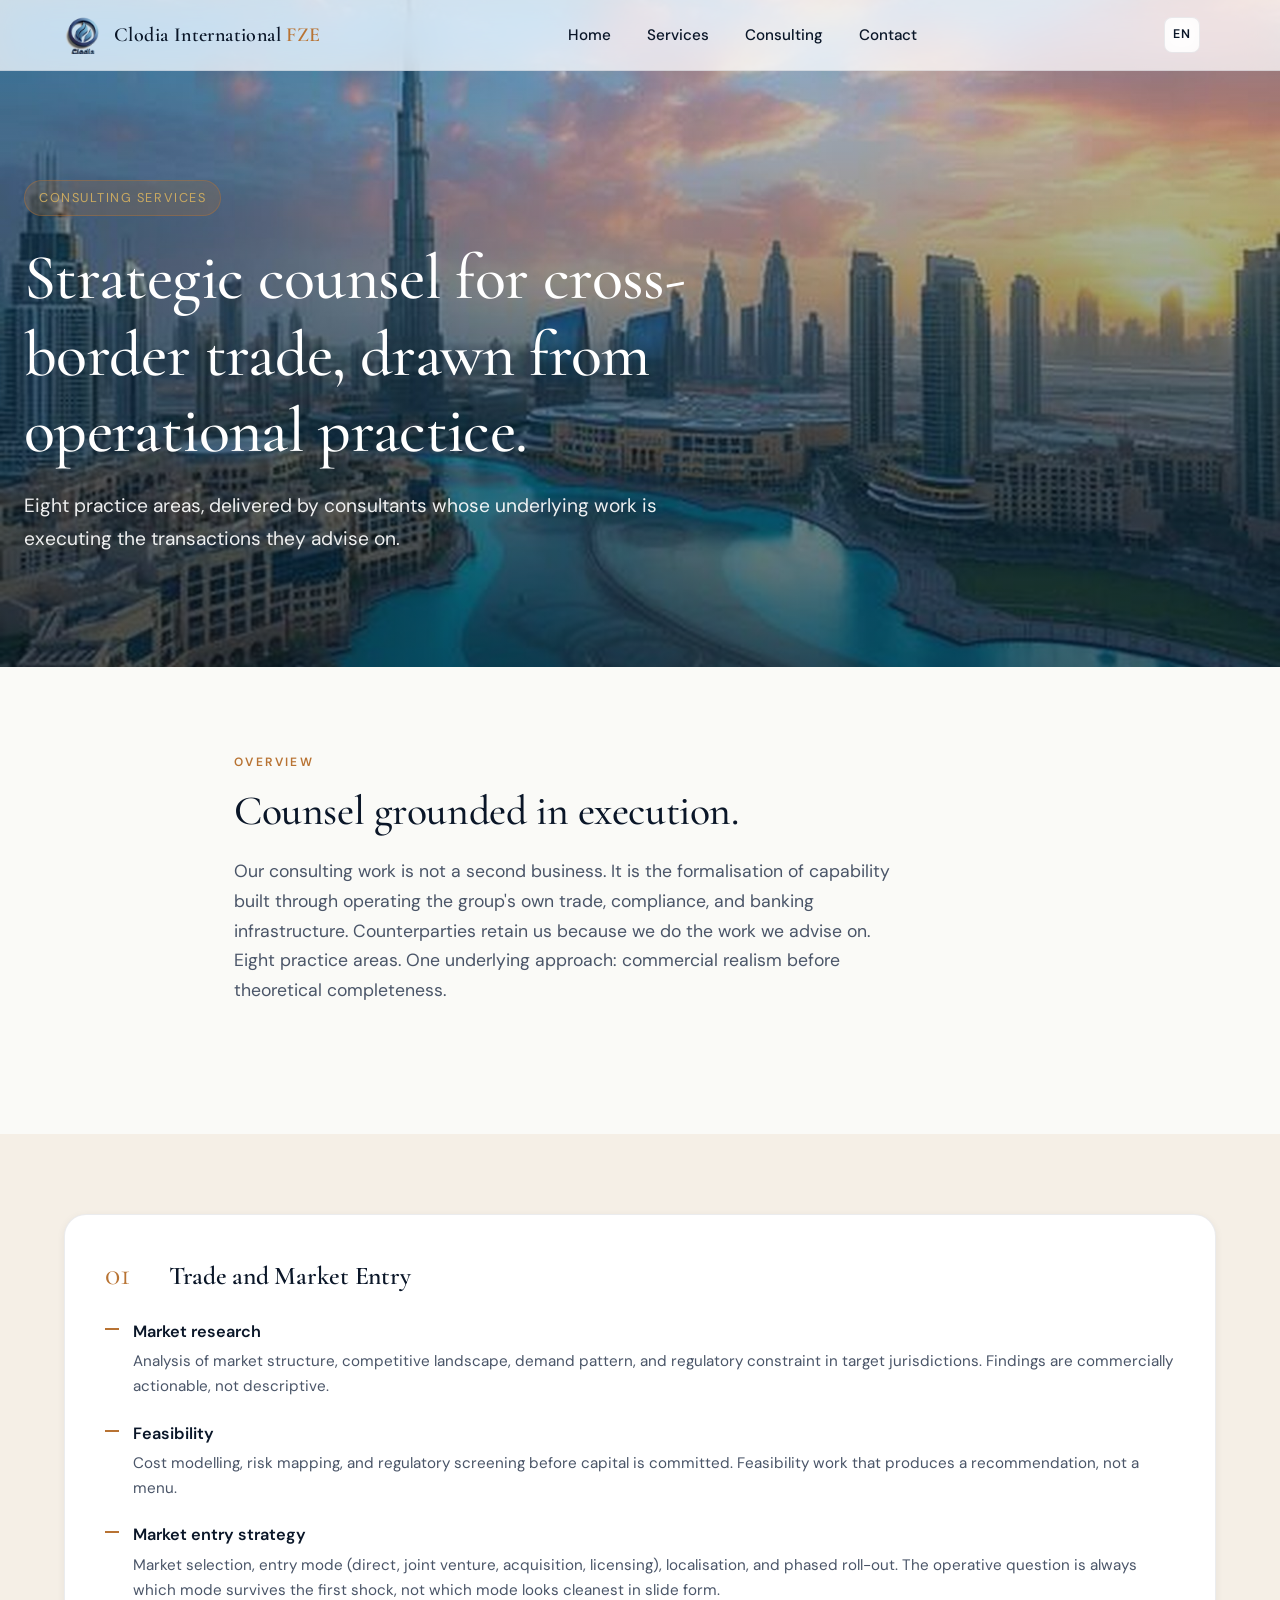
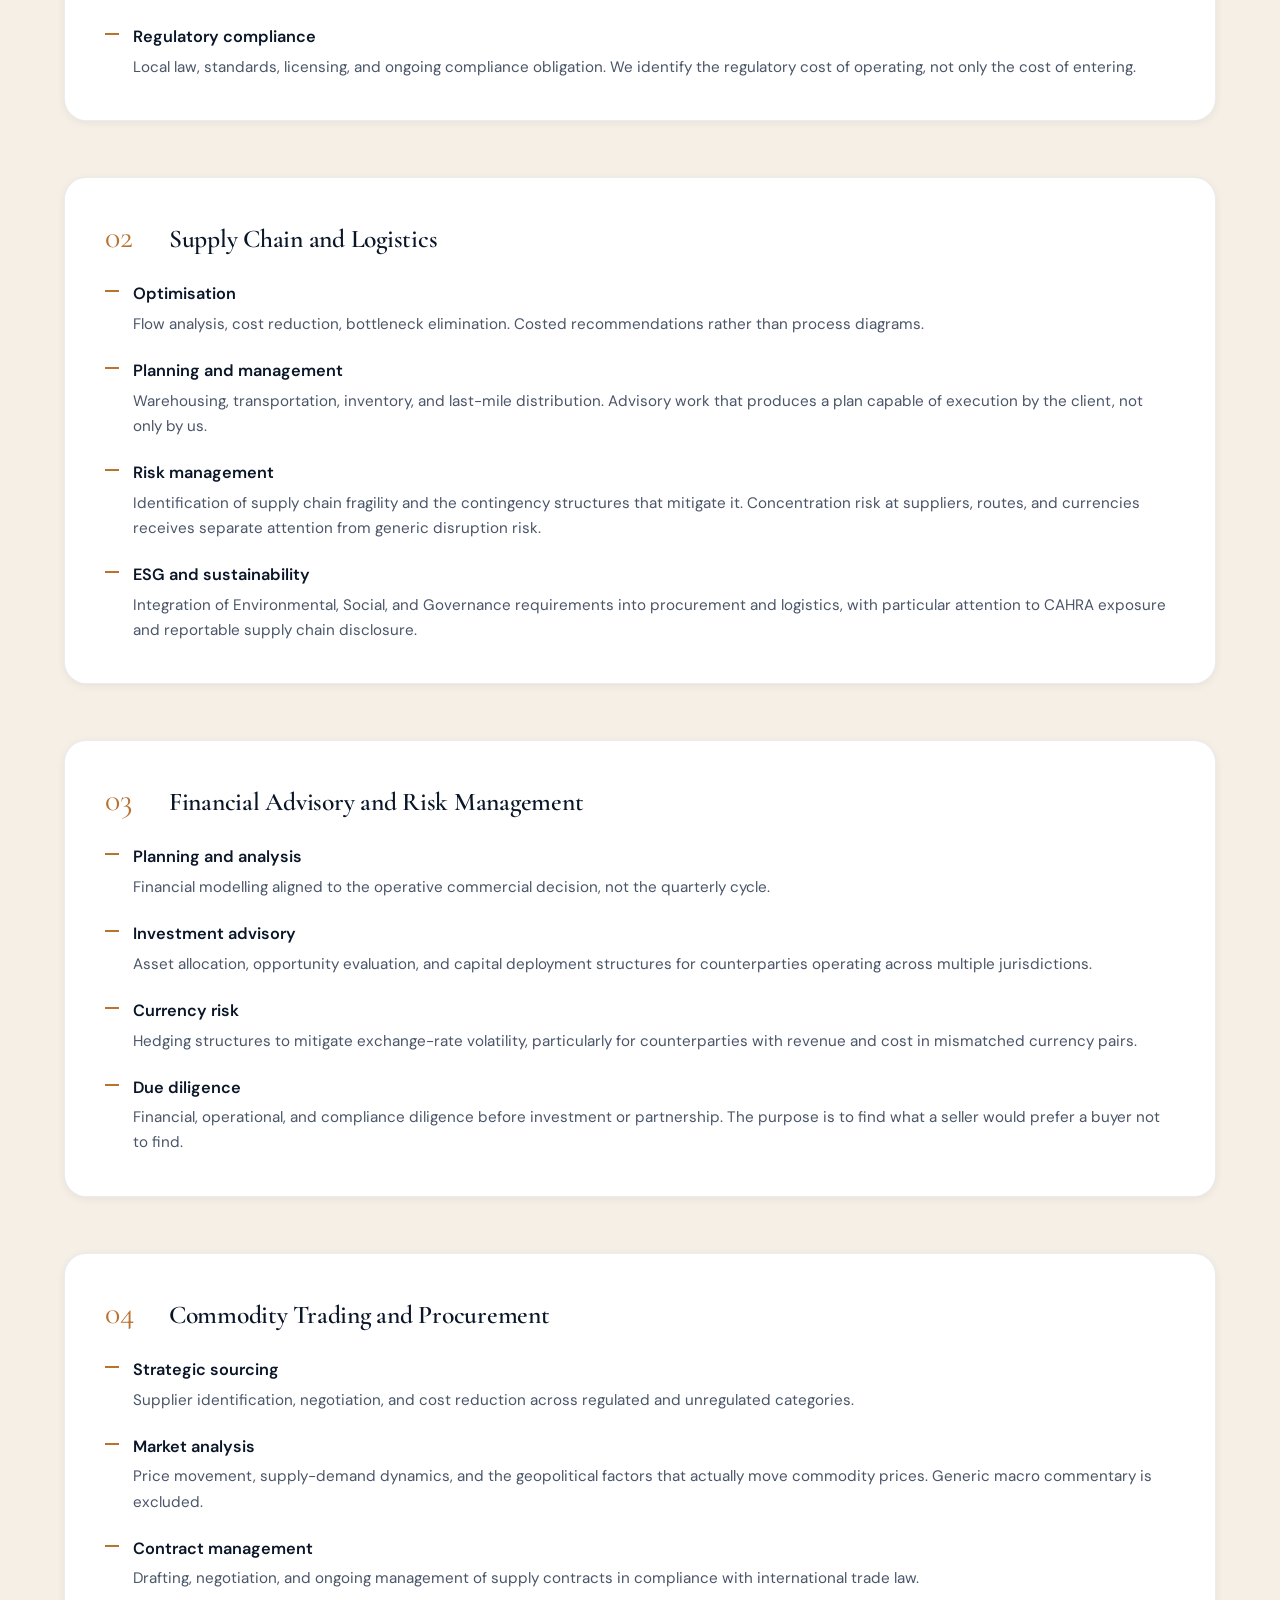
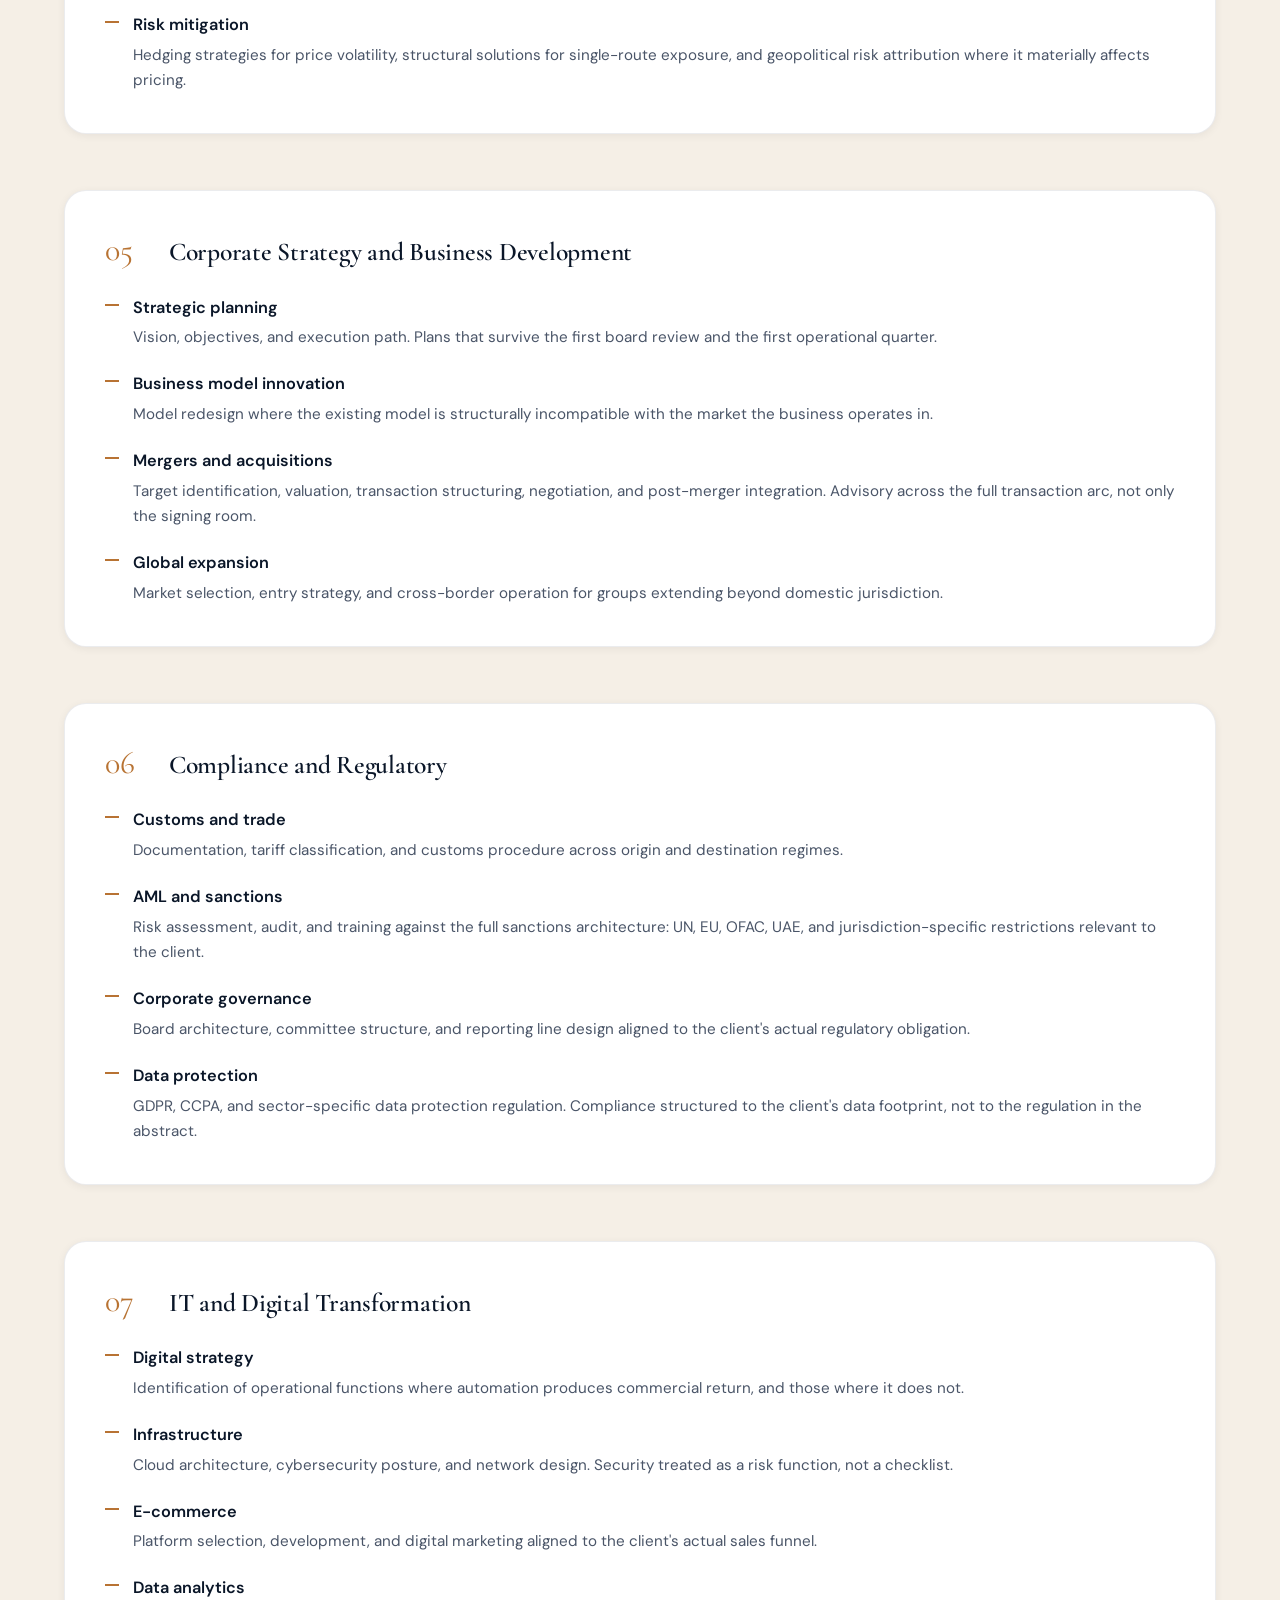
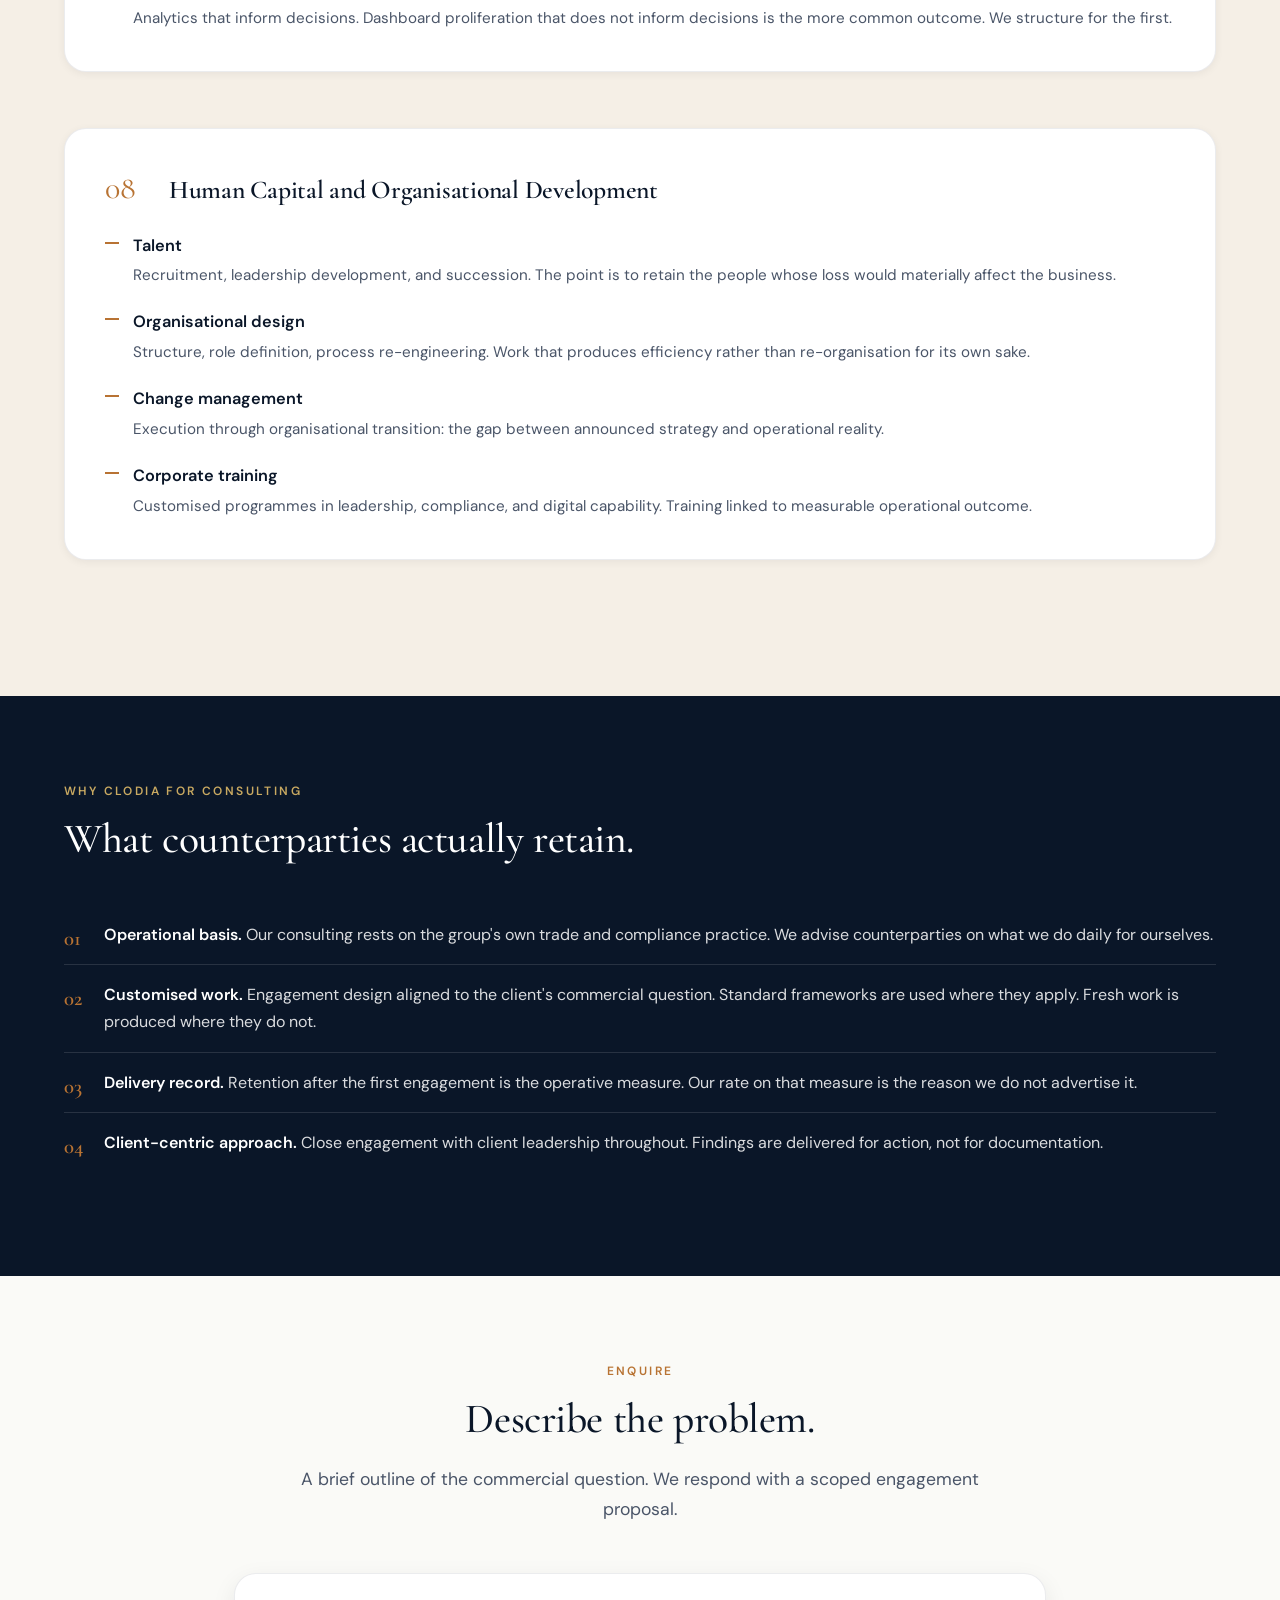
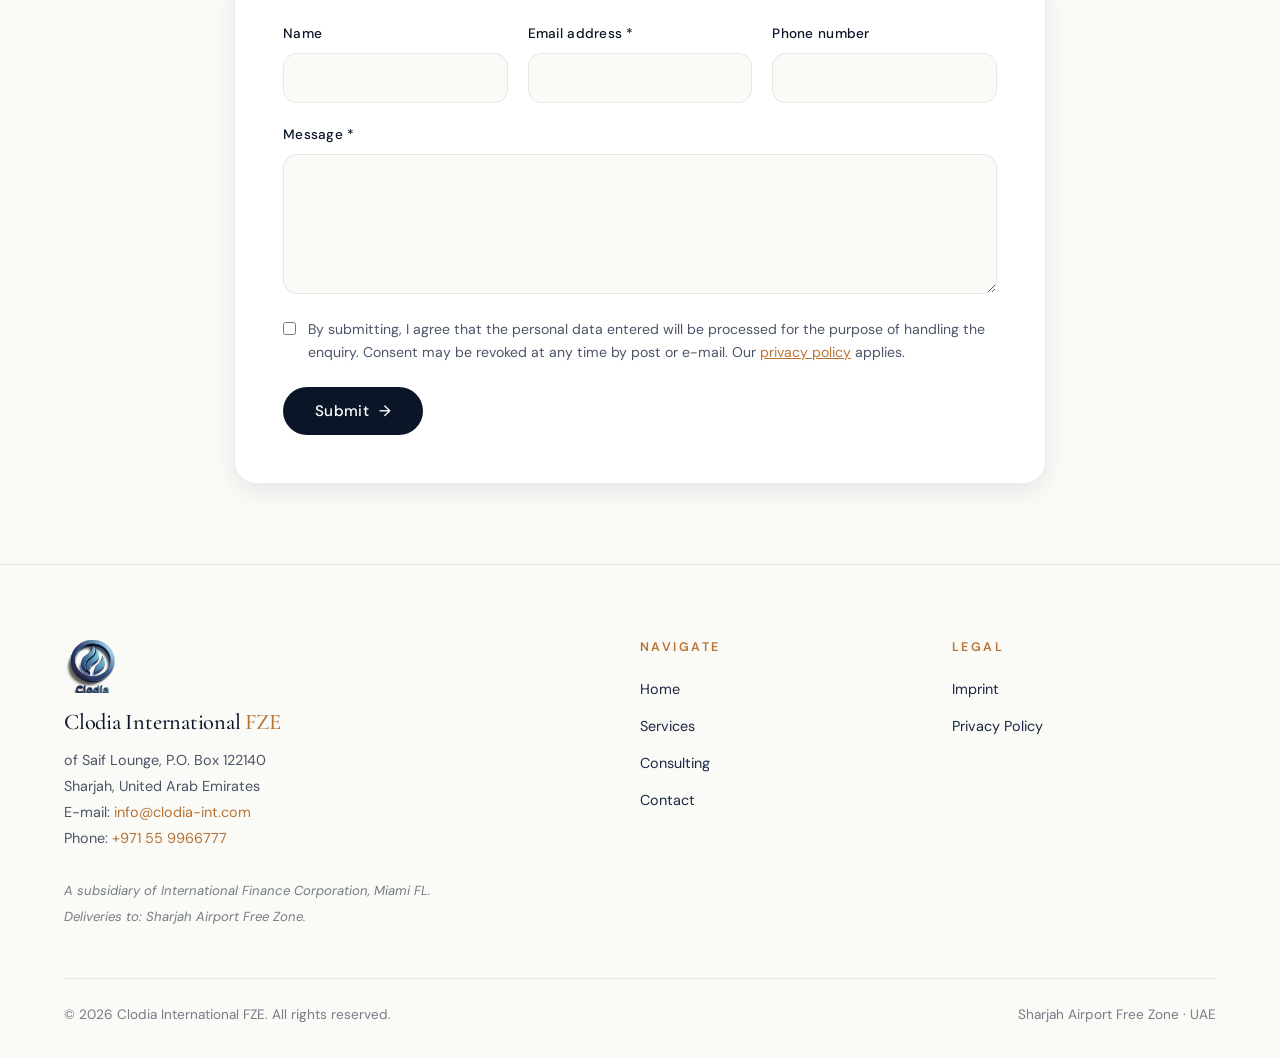
==== commit 016406e0: "fix(reveal): class-name mismatch + TERA AG L1 failsafe, cache-bust to v3 Root cause: the scroll-reve" ====
--- a/consulting.html
+++ b/consulting.html
@@ -206,6 +206,6 @@
 </div>
 </div>
 </footer>
-<script defer="" src="/assets/js/script-v2.js"></script>
+<script defer="" src="/assets/js/script-v3.js"></script>
 </body>
 </html>
